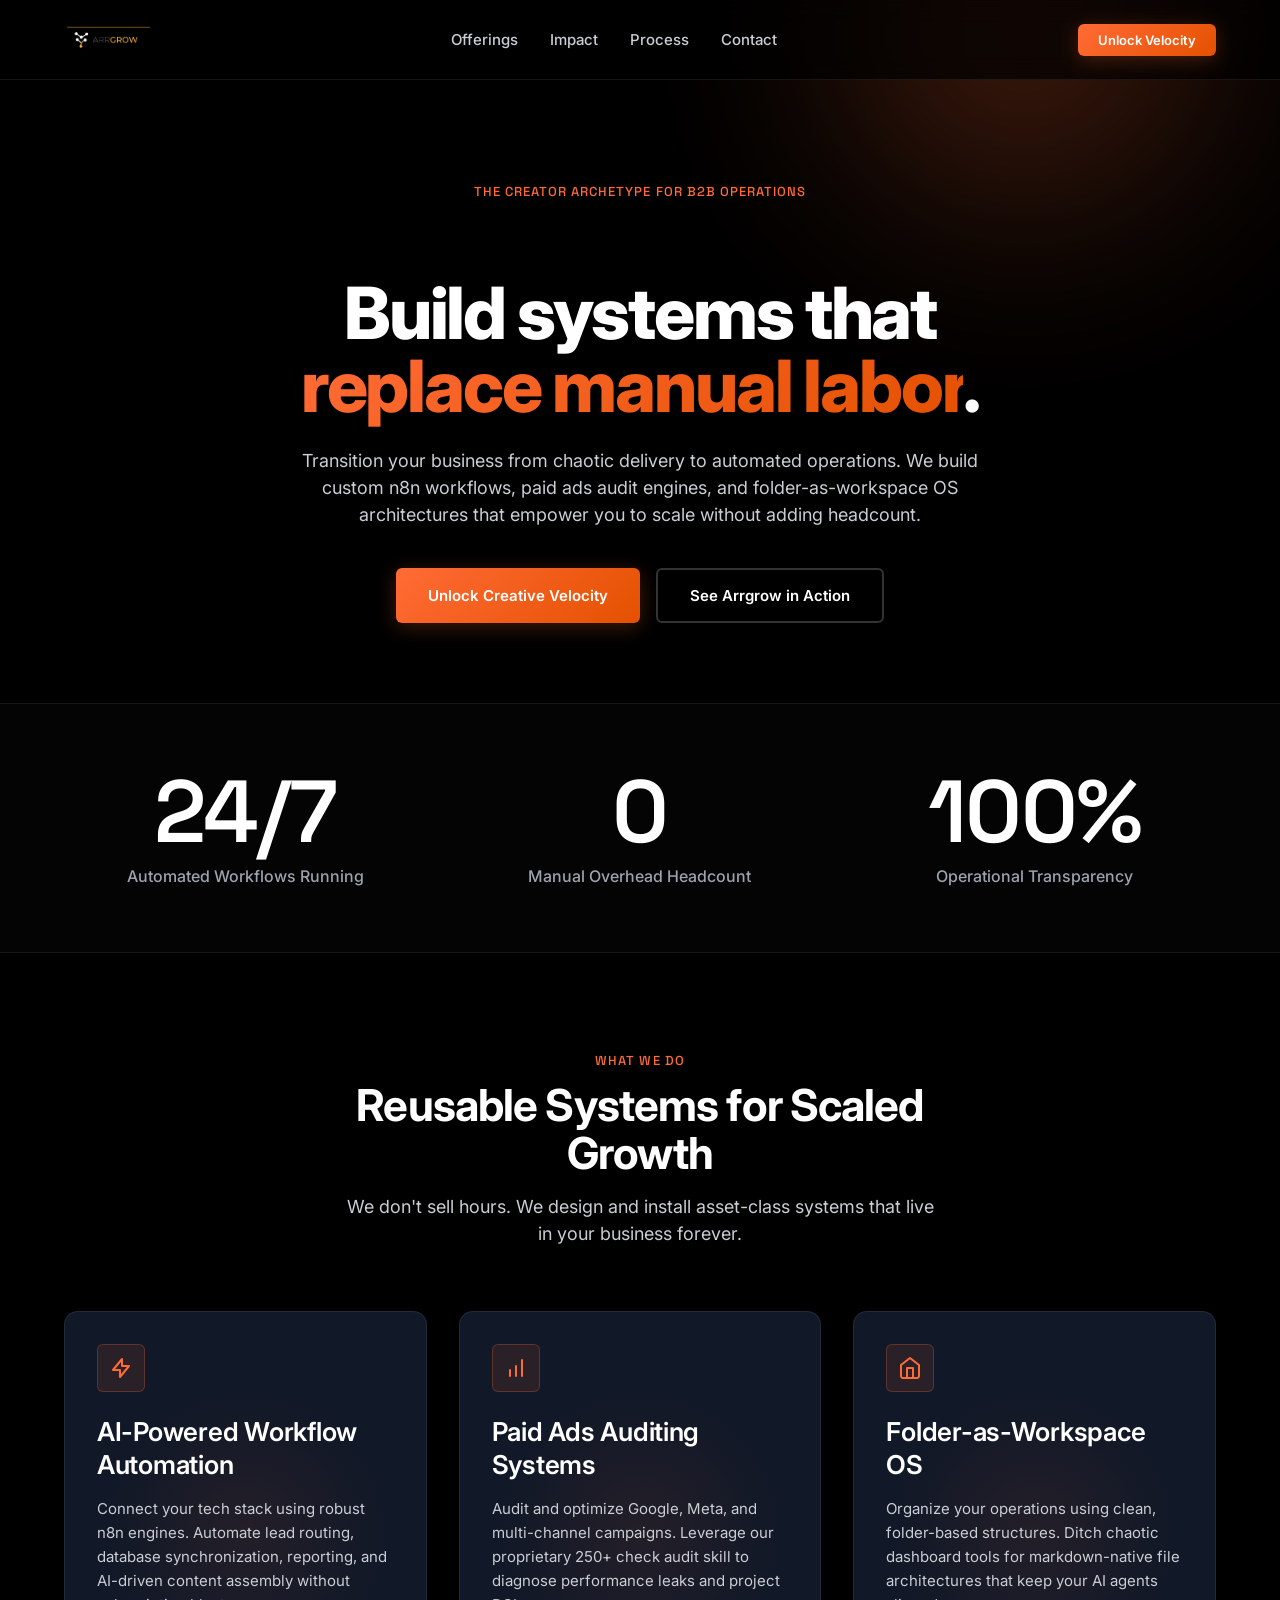
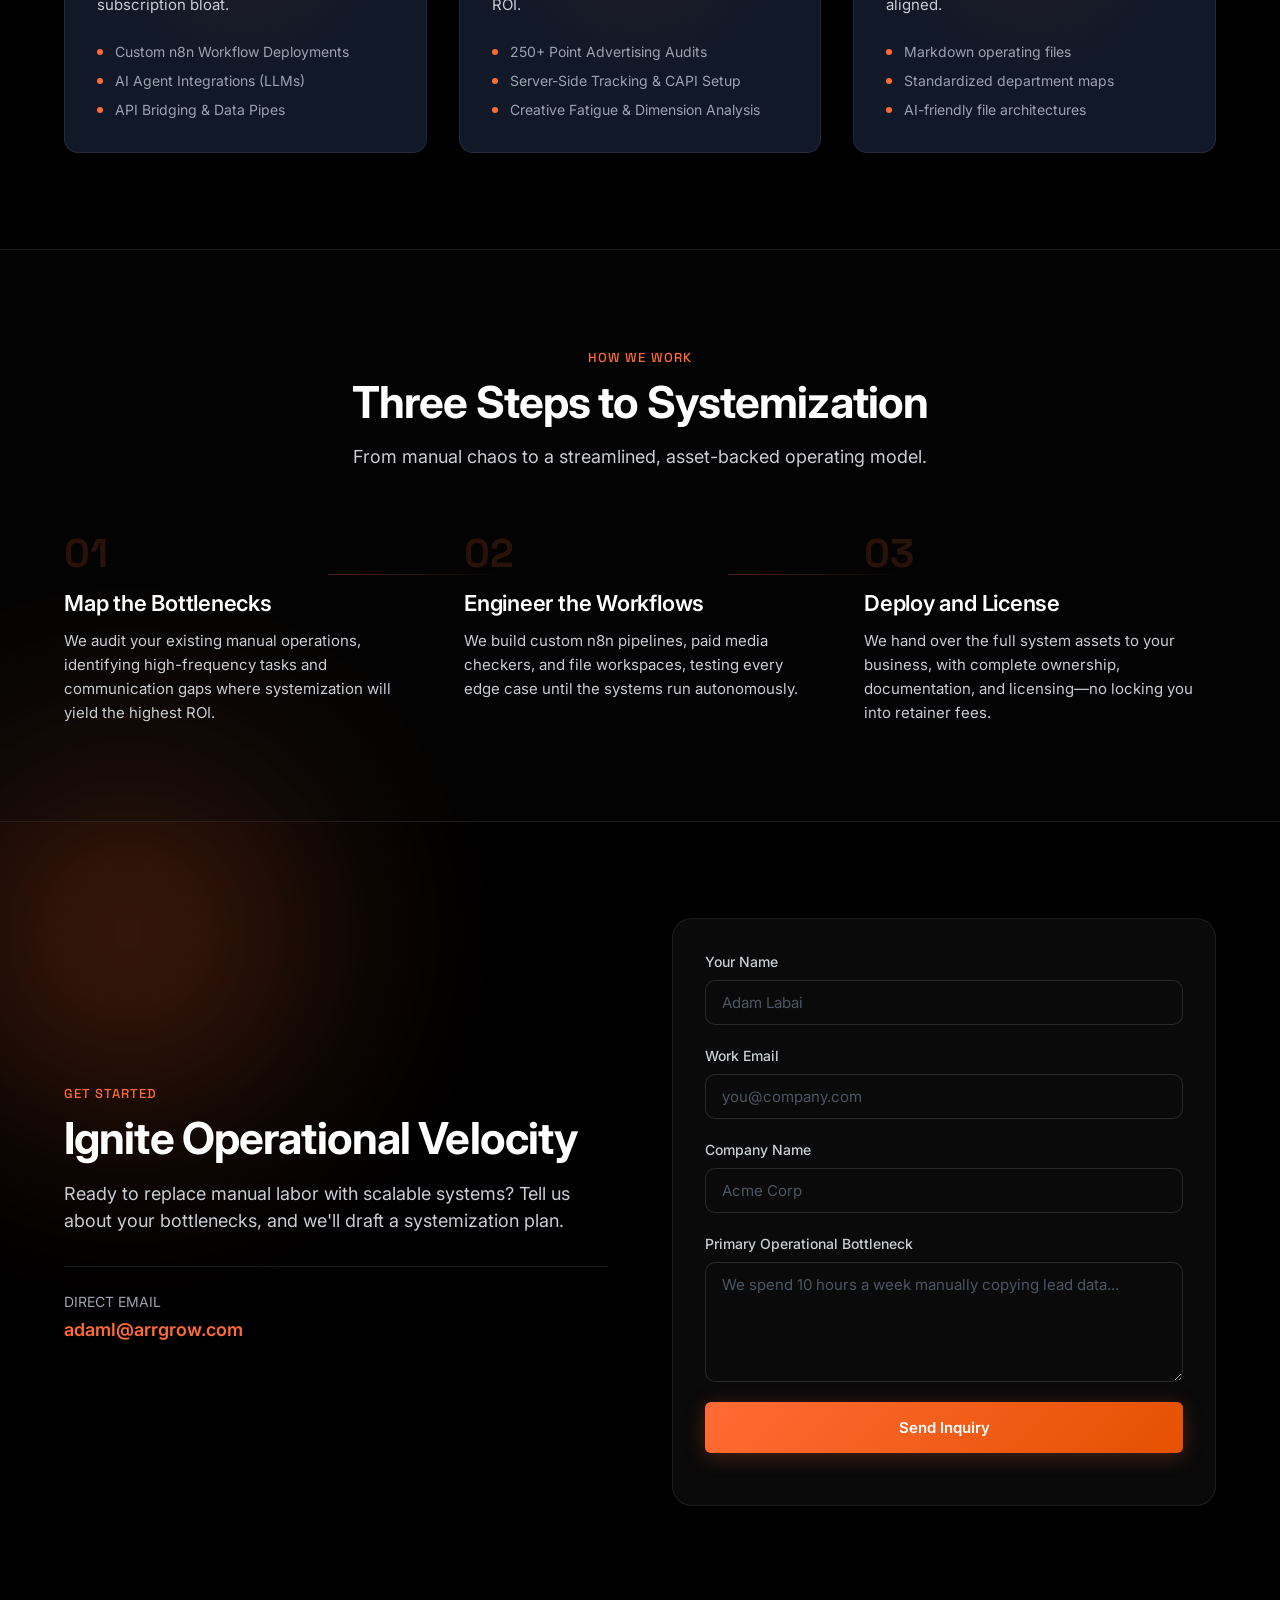
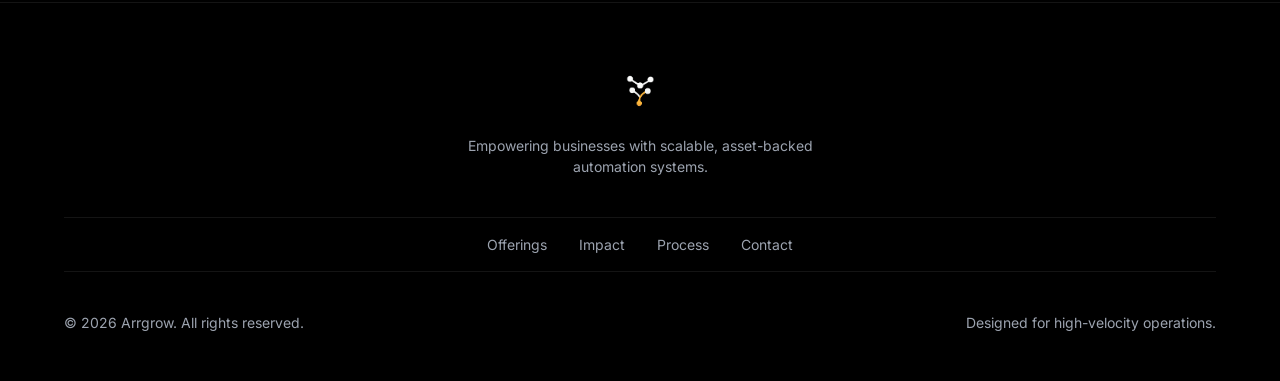
==== index.html @ 9ab33b65 "feat: clean standalone website - html/css/js + assets only" ====
<!DOCTYPE html>
<html lang="en" class="arr">
<head>
  <meta charset="UTF-8">
  <meta name="viewport" content="width=device-width, initial-scale=1.0">
  <title>Arrgrow — AI & Automation Systems for Scale</title>
  <meta name="description" content="Arrgrow builds custom AI-driven automation workflows, n8n integrations, and paid advertising auditing systems that replace manual labor and scale operations.">
  
  <!-- Favicon -->
  <link rel="icon" type="image/png" href="assets/white_on_black_favicon.png">
  
  <!-- CSS Stylesheets -->
  <link rel="stylesheet" href="style.css">
  <link rel="stylesheet" href="style.css">
</head>
<body>

  <!-- Ambient Glow Background Elements -->
  <div class="ambient-glow glow-1" aria-hidden="true"></div>
  <div class="ambient-glow glow-2" aria-hidden="true"></div>

  <!-- Navigation Bar -->
  <header class="navbar" id="navbar">
    <div class="nav-container">
      <a href="#" class="nav-logo" id="nav-logo-link">
        <img src="assets/logo_horizontal_white_on_transparentwith_brand_name_.png" alt="Arrgrow Logo" class="logo-img">
      </a>
      
      <!-- Desktop Navigation -->
      <nav class="nav-links" id="nav-links">
        <a href="#offerings" class="nav-link">Offerings</a>
        <a href="#stats" class="nav-link">Impact</a>
        <a href="#process" class="nav-link">Process</a>
        <a href="#contact" class="nav-link">Contact</a>
      </nav>

      <div class="nav-cta-container">
        <a href="#contact" class="btn btn-primary btn-sm" id="nav-cta-btn">Unlock Velocity</a>
      </div>

      <!-- Mobile Menu Button -->
      <button class="mobile-menu-btn" id="mobile-menu-btn" aria-label="Toggle Navigation Menu">
        <span class="bar"></span>
        <span class="bar"></span>
        <span class="bar"></span>
      </button>
    </div>
  </header>

  <main>
    <!-- Hero Section -->
    <section class="hero-section" id="hero">
      <div class="container hero-container">
        <div class="hero-content">
          <span class="arr-eyebrow hero-eyebrow">The Creator Archetype for B2B Operations</span>
          <h1 class="arr-display hero-title">
            Build systems that <br>
            <span class="arr-text-gradient">replace manual labor</span>.
          </h1>
          <p class="arr-body-lg hero-subtitle">
            Transition your business from chaotic delivery to automated operations. We build custom n8n workflows, paid ads audit engines, and folder-as-workspace OS architectures that empower you to scale without adding headcount.
          </p>
          <div class="hero-actions">
            <a href="#contact" class="btn btn-primary" id="hero-primary-cta">Unlock Creative Velocity</a>
            <a href="#offerings" class="btn btn-ghost" id="hero-secondary-cta">See Arrgrow in Action</a>
          </div>
        </div>
      </div>
    </section>

    <!-- Stats / Impact Section -->
    <section class="stats-section" id="stats">
      <div class="container">
        <div class="stats-grid">
          <div class="stat-card">
            <div class="arr-stat stat-number" id="stat-workflows">24/7</div>
            <p class="arr-body stat-label">Automated Workflows Running</p>
          </div>
          <div class="stat-card">
            <div class="arr-stat stat-number" id="stat-overhead">0</div>
            <p class="arr-body stat-label">Manual Overhead Headcount</p>
          </div>
          <div class="stat-card">
            <div class="arr-stat stat-number" id="stat-efficiency">100%</div>
            <p class="arr-body stat-label">Operational Transparency</p>
          </div>
        </div>
      </div>
    </section>

    <!-- Core Offerings / Solutions Section -->
    <section class="offerings-section" id="offerings">
      <div class="container">
        <div class="section-header">
          <span class="arr-eyebrow">What We Do</span>
          <h2 class="arr-h2 section-title">Reusable Systems for Scaled Growth</h2>
          <p class="arr-body-lg section-subtitle">We don't sell hours. We design and install asset-class systems that live in your business forever.</p>
        </div>

        <div class="offerings-grid">
          <!-- Card 1: Workflow Automation -->
          <div class="offering-card" id="offering-automation">
            <div class="card-glow"></div>
            <div class="card-content">
              <div class="card-icon">
                <svg width="24" height="24" viewBox="0 0 24 24" fill="none" xmlns="http://www.w3.org/2000/svg">
                  <path d="M13 10V3L4 14H11V21L20 10H13Z" stroke="#FF6B35" stroke-width="2" stroke-linejoin="round"/>
                </svg>
              </div>
              <h3 class="arr-h3 card-title">AI-Powered Workflow Automation</h3>
              <p class="arr-body card-description">
                Connect your tech stack using robust n8n engines. Automate lead routing, database synchronization, reporting, and AI-driven content assembly without subscription bloat.
              </p>
              <ul class="card-features">
                <li class="arr-caption"><span class="bullet"></span>Custom n8n Workflow Deployments</li>
                <li class="arr-caption"><span class="bullet"></span>AI Agent Integrations (LLMs)</li>
                <li class="arr-caption"><span class="bullet"></span>API Bridging & Data Pipes</li>
              </ul>
            </div>
          </div>

          <!-- Card 2: Paid Ads Audit Frameworks -->
          <div class="offering-card" id="offering-ads">
            <div class="card-glow"></div>
            <div class="card-content">
              <div class="card-icon">
                <svg width="24" height="24" viewBox="0 0 24 24" fill="none" xmlns="http://www.w3.org/2000/svg">
                  <path d="M12 20V10M18 20V4M6 20V14" stroke="#FF6B35" stroke-width="2" stroke-linecap="round" stroke-linejoin="round"/>
                </svg>
              </div>
              <h3 class="arr-h3 card-title">Paid Ads Auditing Systems</h3>
              <p class="arr-body card-description">
                Audit and optimize Google, Meta, and multi-channel campaigns. Leverage our proprietary 250+ check audit skill to diagnose performance leaks and project ROI.
              </p>
              <ul class="card-features">
                <li class="arr-caption"><span class="bullet"></span>250+ Point Advertising Audits</li>
                <li class="arr-caption"><span class="bullet"></span>Server-Side Tracking & CAPI Setup</li>
                <li class="arr-caption"><span class="bullet"></span>Creative Fatigue & Dimension Analysis</li>
              </ul>
            </div>
          </div>

          <!-- Card 3: Business OS Architecture -->
          <div class="offering-card" id="offering-workspace">
            <div class="card-glow"></div>
            <div class="card-content">
              <div class="card-icon">
                <svg width="24" height="24" viewBox="0 0 24 24" fill="none" xmlns="http://www.w3.org/2000/svg">
                  <path d="M3 9L12 2L21 9V20C21 20.5304 20.7893 21.0391 20.4142 21.4142C20.0391 21.7893 19.5304 22 19 22H5C4.46957 22 3.96086 21.7893 3.58579 21.4142C3.21071 21.0391 3 20.5304 3 20V9Z" stroke="#FF6B35" stroke-width="2" stroke-linejoin="round"/>
                  <path d="M9 22V12H15V22" stroke="#FF6B35" stroke-width="2" stroke-linejoin="round"/>
                </svg>
              </div>
              <h3 class="arr-h3 card-title">Folder-as-Workspace OS</h3>
              <p class="arr-body card-description">
                Organize your operations using clean, folder-based structures. Ditch chaotic dashboard tools for markdown-native file architectures that keep your AI agents aligned.
              </p>
              <ul class="card-features">
                <li class="arr-caption"><span class="bullet"></span>Markdown operating files</li>
                <li class="arr-caption"><span class="bullet"></span>Standardized department maps</li>
                <li class="arr-caption"><span class="bullet"></span>AI-friendly file architectures</li>
              </ul>
            </div>
          </div>
        </div>
      </div>
    </section>

    <!-- Process Section -->
    <section class="process-section" id="process">
      <div class="container">
        <div class="section-header">
          <span class="arr-eyebrow">How We Work</span>
          <h2 class="arr-h2 section-title">Three Steps to Systemization</h2>
          <p class="arr-body-lg section-subtitle">From manual chaos to a streamlined, asset-backed operating model.</p>
        </div>

        <div class="process-steps">
          <div class="process-step">
            <div class="step-number">01</div>
            <div class="step-content">
              <h3 class="arr-h3 step-title">Map the Bottlenecks</h3>
              <p class="arr-body step-desc">We audit your existing manual operations, identifying high-frequency tasks and communication gaps where systemization will yield the highest ROI.</p>
            </div>
          </div>
          <div class="process-step">
            <div class="step-number">02</div>
            <div class="step-content">
              <h3 class="arr-h3 step-title">Engineer the Workflows</h3>
              <p class="arr-body step-desc">We build custom n8n pipelines, paid media checkers, and file workspaces, testing every edge case until the systems run autonomously.</p>
            </div>
          </div>
          <div class="process-step">
            <div class="step-number">03</div>
            <div class="step-content">
              <h3 class="arr-h3 step-title">Deploy and License</h3>
              <p class="arr-body step-desc">We hand over the full system assets to your business, with complete ownership, documentation, and licensing—no locking you into retainer fees.</p>
            </div>
          </div>
        </div>
      </div>
    </section>

    <!-- Lead Form Section -->
    <section class="contact-section" id="contact">
      <div class="container">
        <div class="contact-grid">
          <div class="contact-info">
            <span class="arr-eyebrow">Get Started</span>
            <h2 class="arr-h2 contact-title">Ignite Operational Velocity</h2>
            <p class="arr-body-lg contact-desc">
              Ready to replace manual labor with scalable systems? Tell us about your bottlenecks, and we'll draft a systemization plan.
            </p>
            
            <div class="contact-details">
              <div class="contact-detail-item">
                <span class="detail-label arr-caption">Direct Email</span>
                <span class="detail-value arr-body-lg"><a href="mailto:adaml@arrgrow.com">adaml@arrgrow.com</a></span>
              </div>
            </div>
          </div>

          <div class="contact-form-container">
            <form class="contact-form" id="contact-form">
              <div class="form-group">
                <label for="name" class="form-label arr-caption">Your Name</label>
                <input type="text" id="name" name="name" class="form-input" placeholder="Adam Labai" required>
              </div>

              <div class="form-group">
                <label for="email" class="form-label arr-caption">Work Email</label>
                <input type="email" id="email" name="email" class="form-input" placeholder="you@company.com" required>
              </div>

              <div class="form-group">
                <label for="company" class="form-label arr-caption">Company Name</label>
                <input type="text" id="company" name="company" class="form-input" placeholder="Acme Corp">
              </div>

              <div class="form-group">
                <label for="bottleneck" class="form-label arr-caption">Primary Operational Bottleneck</label>
                <textarea id="bottleneck" name="bottleneck" class="form-input form-textarea" placeholder="We spend 10 hours a week manually copying lead data..." required></textarea>
              </div>

              <button type="submit" class="btn btn-primary btn-block" id="form-submit-btn">Send Inquiry</button>
              
              <div class="form-status" id="form-status" aria-live="polite"></div>
            </form>
          </div>
        </div>
      </div>
    </section>
  </main>

  <!-- Footer Section -->
  <footer class="footer">
    <div class="container footer-container">
      <div class="footer-brand">
        <img src="assets/white_logo_transparent_bg_no_brand_name_.png" alt="Arrgrow Brandmark" class="footer-logo">
        <p class="arr-caption footer-tagline">Empowering businesses with scalable, asset-backed automation systems.</p>
      </div>
      <div class="footer-links-group">
        <a href="#offerings" class="footer-link arr-caption">Offerings</a>
        <a href="#stats" class="footer-link arr-caption">Impact</a>
        <a href="#process" class="footer-link arr-caption">Process</a>
        <a href="#contact" class="footer-link arr-caption">Contact</a>
      </div>
      <div class="footer-meta">
        <p class="arr-caption copyright">&copy; 2026 Arrgrow. All rights reserved.</p>
        <p class="arr-caption credit">Designed for high-velocity operations.</p>
      </div>
    </div>
  </footer>

  <!-- Javascript -->
  <script src="script.js"></script>
</body>
</html>
---- style.css ----
/* =============================================================
   Arrgrow — Brand Tokens (inlined from branding/colors_and_type.css)
   ============================================================= */
@import url('https://fonts.googleapis.com/css2?family=Inter:wght@400;500;600;700;800&family=Space+Grotesk:wght@400;500;600;700&display=swap');

:root {
  --arr-orange:        #FF6B35;
  --arr-orange-light:  #FF8A65;
  --arr-orange-dark:   #E55100;
  --arr-black:         #000000;
  --arr-black-soft:    #0A0A0A;
  --arr-white:         #FFFFFF;
  --arr-white-off:     #FAFAFA;
  --arr-gray-900: #111827;
  --arr-gray-800: #1F2937;
  --arr-gray-600: #4B5563;
  --arr-gray-400: #9CA3AF;
  --arr-gray-200: #E5E7EB;
  --arr-gray-100: #F3F4F6;

  --bg:             var(--arr-black);
  --bg-soft:        var(--arr-black-soft);
  --surface:        var(--arr-gray-900);
  --surface-2:      var(--arr-gray-800);
  --border:         rgba(255, 255, 255, 0.08);
  --border-strong:  rgba(255, 255, 255, 0.16);
  --fg:             var(--arr-white);
  --fg-muted:       var(--arr-gray-400);
  --fg-secondary:   #C9CDD4;
  --fg-disabled:    var(--arr-gray-600);
  --accent:         var(--arr-orange);
  --accent-hover:   var(--arr-orange-light);
  --accent-press:   var(--arr-orange-dark);
  --accent-fg:      var(--arr-white);

  --grad-primary:   linear-gradient(135deg, #FF6B35 0%, #E55100 100%);
  --grad-subtle:    linear-gradient(180deg, #000000 0%, #0A0A0A 100%);
  --grad-overlay:   linear-gradient(180deg, rgba(0,0,0,0) 0%, rgba(0,0,0,0.85) 100%);
  --grad-glow:      radial-gradient(closest-side, rgba(255,107,53,0.45), rgba(255,107,53,0) 70%);

  --shadow-sm:   0 1px 2px rgba(0,0,0,0.4);
  --shadow-md:   0 4px 12px rgba(0,0,0,0.5);
  --shadow-lg:   0 16px 40px rgba(0,0,0,0.6);
  --shadow-xl:   0 32px 80px rgba(0,0,0,0.7);
  --glow-orange: 0 0 0 1px rgba(255,107,53,0.4), 0 8px 32px rgba(255,107,53,0.35);
  --glow-orange-sm: 0 0 24px rgba(255,107,53,0.35);

  --radius-xs:  2px;
  --radius-sm:  6px;
  --radius-md:  10px;
  --radius-lg:  14px;
  --radius-xl:  20px;
  --radius-2xl: 28px;
  --radius-pill: 999px;

  --space-1:  4px;  --space-2:  8px;  --space-3:  12px; --space-4:  16px;
  --space-5:  20px; --space-6:  24px; --space-8:  32px; --space-10: 40px;
  --space-12: 48px; --space-16: 64px; --space-20: 80px; --space-24: 96px;

  --dur-fast:   150ms;
  --dur-base:   240ms;
  --dur-slow:   400ms;
  --ease-out:   cubic-bezier(0.22, 1, 0.36, 1);

  --font-sans:    'Inter', system-ui, -apple-system, sans-serif;
  --font-display: 'Inter', system-ui, -apple-system, sans-serif;
  --font-accent:  'Space Grotesk', 'Inter', system-ui, sans-serif;

  --fs-caption: 14px; --fs-body: 16px; --fs-body-lg: 18px;
  --fs-h4: 26px; --fs-h3: 32px; --fs-h2: 44px; --fs-h1: 56px; --fs-display: 72px;
  --lh-tight: 1.1; --lh-snug: 1.25; --lh-normal: 1.5;
  --tracking-tight: -0.02em; --tracking-wide: 0.08em;

  --card-bg:     #111827;
  --card-border: rgba(255,255,255,0.08);
  --card-radius: 14px;
  --card-shadow: 0 4px 12px rgba(0,0,0,0.5);
  --input-bg:     #0A0A0A;
  --input-border: rgba(255,255,255,0.12);
  --input-focus:  #FF6B35;
  --input-radius: 10px;
  --success: #22C55E;
  --danger:  #E55100;
}

/* Typography classes */
.arr-h1, .arr-h2, .arr-h3, .arr-h4 { font-family: var(--font-display); color: var(--fg); margin: 0; }
.arr-h1 { font-weight: 800; font-size: clamp(40px, 6vw, var(--fs-h1)); line-height: var(--lh-tight); letter-spacing: var(--tracking-tight); }
.arr-h2 { font-weight: 700; font-size: clamp(32px, 4.4vw, var(--fs-h2)); line-height: var(--lh-tight); letter-spacing: var(--tracking-tight); }
.arr-h3 { font-weight: 600; font-size: var(--fs-h3); line-height: var(--lh-snug); letter-spacing: -0.01em; }
.arr-h4 { font-weight: 500; font-size: var(--fs-h4); line-height: var(--lh-snug); }
.arr-display { font-family: var(--font-display); font-weight: 800; font-size: clamp(56px, 8vw, var(--fs-display)); line-height: 1.02; letter-spacing: -0.03em; color: var(--fg); }
.arr-body-lg { font-family: var(--font-sans); font-size: var(--fs-body-lg); line-height: var(--lh-normal); color: var(--fg-secondary); }
.arr-body { font-family: var(--font-sans); font-size: var(--fs-body); line-height: var(--lh-normal); color: var(--fg-secondary); }
.arr-caption { font-family: var(--font-sans); font-size: var(--fs-caption); line-height: var(--lh-normal); color: var(--fg-muted); }
.arr-eyebrow { font-family: var(--font-accent); font-size: 13px; font-weight: 500; color: var(--accent); text-transform: uppercase; letter-spacing: var(--tracking-wide); }
.arr-stat { font-family: var(--font-accent); font-weight: 600; font-size: clamp(48px, 7vw, 88px); letter-spacing: -0.02em; line-height: 1; color: var(--fg); }
.arr-text-gradient { background: var(--grad-primary); -webkit-background-clip: text; background-clip: text; -webkit-text-fill-color: transparent; color: transparent; }

/* Global reset */
*, *::before, *::after { box-sizing: border-box; }

/* =============================================================
   Arrgrow Landing Page Styles
   ============================================================= */

html { scroll-behavior: smooth; }

body {
  margin: 0; padding: 0;
  background-color: var(--bg);
  color: var(--fg);
  font-family: var(--font-sans);
  overflow-x: hidden;
  position: relative;
  -webkit-font-smoothing: antialiased;
}

.container { width: 100%; max-width: 1200px; margin: 0 auto; padding: 0 var(--space-6); }

/* Ambient Glow */
.ambient-glow {
  position: absolute; border-radius: 50%;
  background: var(--grad-glow);
  pointer-events: none; z-index: 0;
  opacity: 0.8; filter: blur(100px);
  width: 60vw; height: 60vw;
  max-width: 800px; max-height: 800px;
}
.glow-1 { top: -10%; right: -10%; }
.glow-2 { top: 60%; left: -20%; }

/* Buttons */
.btn {
  display: inline-flex; align-items: center; justify-content: center;
  font-family: var(--font-sans); font-weight: 600; font-size: 15px;
  text-decoration: none; padding: var(--space-4) var(--space-8);
  border-radius: var(--radius-sm);
  transition: all var(--dur-base) var(--ease-out);
  cursor: pointer; border: none;
}
.btn-primary { background: var(--grad-primary); color: var(--arr-white); box-shadow: 0 4px 20px rgba(255,107,53,0.25); }
.btn-primary:hover { background: linear-gradient(135deg, var(--arr-orange-light) 0%, var(--arr-orange) 100%); transform: translateY(-2px); box-shadow: var(--glow-orange); }
.btn-primary:active { background: var(--arr-orange-dark); transform: translateY(0); }
.btn-ghost { background: transparent; color: var(--fg); border: 2px solid rgba(255,255,255,0.2); }
.btn-ghost:hover { background: rgba(255,255,255,0.06); border-color: rgba(255,255,255,0.4); transform: translateY(-2px); }
.btn-sm { padding: var(--space-2) var(--space-5); font-size: 13px; }
.btn-block { display: flex; width: 100%; }

/* Navbar */
.navbar {
  position: fixed; top: 0; left: 0; width: 100%; height: 80px; z-index: 1000;
  background: rgba(0,0,0,0.7); backdrop-filter: blur(12px); -webkit-backdrop-filter: blur(12px);
  border-bottom: 1px solid var(--border);
  transition: background var(--dur-base) var(--ease-out);
}
.navbar.scrolled { background: rgba(0,0,0,0.85); box-shadow: var(--shadow-md); }
.nav-container { height: 100%; display: flex; align-items: center; justify-content: space-between; max-width: 1200px; margin: 0 auto; padding: 0 var(--space-6); }
.nav-logo { display: flex; align-items: center; }
.logo-img { height: 32px; width: auto; }
.nav-links { display: flex; gap: var(--space-8); }
.nav-link { font-size: 15px; font-weight: 500; color: var(--fg-secondary); text-decoration: none; transition: color var(--dur-fast) var(--ease-out); }
.nav-link:hover { color: var(--accent); }
.mobile-menu-btn { display: none; flex-direction: column; justify-content: space-between; width: 24px; height: 18px; background: transparent; border: none; cursor: pointer; padding: 0; z-index: 1001; }
.mobile-menu-btn .bar { width: 100%; height: 2px; background-color: var(--fg); border-radius: 2px; transition: all var(--dur-base) var(--ease-out); }

/* Hero */
.hero-section { position: relative; padding-top: 180px; padding-bottom: var(--space-20); z-index: 1; }
.hero-content { max-width: 800px; margin: 0 auto; text-align: center; }
.hero-eyebrow { margin-bottom: var(--space-4); display: inline-block; }
.hero-title { margin-bottom: var(--space-6); }
.hero-subtitle { margin-bottom: var(--space-10); max-width: 680px; margin-left: auto; margin-right: auto; }
.hero-actions { display: flex; justify-content: center; gap: var(--space-4); }

/* Stats */
.stats-section { position: relative; padding: var(--space-12) 0; z-index: 1; background: rgba(10,10,10,0.4); border-top: 1px solid var(--border); border-bottom: 1px solid var(--border); }
.stats-grid { display: grid; grid-template-columns: repeat(3, 1fr); gap: var(--space-8); text-align: center; }
.stat-card { padding: var(--space-4) 0; }
.stat-number { margin-bottom: var(--space-2); color: var(--fg); }
.stat-label { color: var(--fg-muted); font-weight: 500; margin: 0; }

/* Offerings */
.offerings-section { position: relative; padding: var(--space-24) 0; z-index: 1; }
.section-header { text-align: center; max-width: 600px; margin: 0 auto var(--space-16) auto; }
.section-title { margin-top: var(--space-3); margin-bottom: var(--space-4); }
.section-subtitle { margin: 0; }
.offerings-grid { display: grid; grid-template-columns: repeat(3, 1fr); gap: var(--space-8); }
.offering-card { position: relative; background-color: var(--surface); border: 1px solid var(--card-border); border-radius: var(--card-radius); padding: var(--space-8); box-shadow: var(--card-shadow); transition: transform var(--dur-base) var(--ease-out), border-color var(--dur-base) var(--ease-out); overflow: hidden; z-index: 1; }
.offering-card:hover { transform: translateY(-8px); border-color: rgba(255,107,53,0.35); box-shadow: var(--shadow-lg), 0 0 30px rgba(255,107,53,0.1); }
.card-glow { position: absolute; top: 0; left: 0; width: 100%; height: 100%; background: radial-gradient(circle at var(--mouse-x, 50%) var(--mouse-y, 50%), rgba(255,107,53,0.08) 0%, transparent 50%); pointer-events: none; z-index: 0; }
.card-content { position: relative; z-index: 1; }
.card-icon { margin-bottom: var(--space-6); display: flex; align-items: center; justify-content: center; width: 48px; height: 48px; background: rgba(255,107,53,0.1); border-radius: var(--radius-sm); border: 1px solid rgba(255,107,53,0.25); }
.card-title { margin-bottom: var(--space-4); font-size: var(--fs-h4); }
.card-description { color: var(--fg-secondary); font-size: 15px; line-height: 1.6; margin-bottom: var(--space-6); }
.card-features { list-style: none; padding: 0; margin: 0; display: flex; flex-direction: column; gap: var(--space-2); }
.card-features li { display: flex; align-items: center; color: var(--fg-muted); }
.bullet { display: inline-block; width: 6px; height: 6px; background-color: var(--accent); border-radius: 50%; margin-right: var(--space-3); flex-shrink: 0; }

/* Process */
.process-section { position: relative; padding: var(--space-24) 0; z-index: 1; background: rgba(10,10,10,0.3); border-top: 1px solid var(--border); border-bottom: 1px solid var(--border); }
.process-steps { display: grid; grid-template-columns: repeat(3, 1fr); gap: var(--space-12); margin-top: var(--space-8); }
.process-step { position: relative; }
.process-step:not(:last-child)::after { content: ''; position: absolute; top: 40px; right: -25%; width: 50%; height: 1px; background: linear-gradient(90deg, rgba(255,107,53,0.3) 0%, transparent 100%); }
.step-number { font-family: var(--font-accent); font-size: 40px; font-weight: 700; color: rgba(255,107,53,0.15); margin-bottom: var(--space-4); line-height: 1; }
.step-title { margin-bottom: var(--space-3); font-size: 22px; }
.step-desc { font-size: 15px; line-height: 1.6; margin: 0; }

/* Contact */
.contact-section { position: relative; padding: var(--space-24) 0; z-index: 1; }
.contact-grid { display: grid; grid-template-columns: repeat(2, 1fr); gap: var(--space-16); align-items: center; }
.contact-title { margin-top: var(--space-3); margin-bottom: var(--space-4); }
.contact-desc { margin-bottom: var(--space-8); }
.contact-details { border-top: 1px solid var(--border); padding-top: var(--space-6); }
.contact-detail-item { display: flex; flex-direction: column; gap: var(--space-1); }
.detail-label { text-transform: uppercase; }
.detail-value a { color: var(--accent); text-decoration: none; font-weight: 600; transition: color var(--dur-fast) var(--ease-out); }
.detail-value a:hover { color: var(--accent-hover); }
.contact-form-container { background-color: var(--bg-soft); border: 1px solid var(--border); border-radius: var(--radius-xl); padding: var(--space-8); box-shadow: var(--shadow-lg); }
.contact-form { display: flex; flex-direction: column; gap: var(--space-5); }
.form-group { display: flex; flex-direction: column; gap: var(--space-2); }
.form-label { font-weight: 500; color: var(--fg-secondary); }
.form-input { font-family: var(--font-sans); font-size: 15px; background-color: var(--input-bg); border: 1px solid var(--input-border); border-radius: var(--input-radius); color: var(--fg); padding: var(--space-3) var(--space-4); transition: all var(--dur-base) var(--ease-out); width: 100%; }
.form-input::placeholder { color: var(--arr-gray-600); }
.form-input:focus { outline: none; border-color: var(--accent); box-shadow: 0 0 0 1px rgba(255,107,53,0.4), 0 0 12px rgba(255,107,53,0.15); }
.form-textarea { min-height: 120px; resize: vertical; }
.form-status { font-size: 14px; text-align: center; transition: color var(--dur-fast) var(--ease-out); }
.form-status.success { color: var(--success); }
.form-status.error { color: var(--danger); }

/* Footer */
.footer { position: relative; padding: var(--space-16) 0 var(--space-12) 0; background-color: var(--arr-black); border-top: 1px solid var(--border); z-index: 1; }
.footer-container { display: flex; flex-direction: column; gap: var(--space-10); }
.footer-brand { text-align: center; max-width: 400px; margin: 0 auto; }
.footer-logo { height: 48px; width: auto; margin-bottom: var(--space-4); }
.footer-tagline { margin: 0; }
.footer-links-group { display: flex; justify-content: center; gap: var(--space-8); border-top: 1px solid var(--border); border-bottom: 1px solid var(--border); padding: var(--space-4) 0; }
.footer-link { color: var(--fg-muted); text-decoration: none; transition: color var(--dur-fast) var(--ease-out); }
.footer-link:hover { color: var(--accent); }
.footer-meta { display: flex; justify-content: space-between; color: var(--fg-disabled); }
.footer-meta p { margin: 0; }

/* Responsive */
@media (max-width: 1024px) {
  .offerings-grid { grid-template-columns: repeat(2, 1fr); }
  .process-steps { grid-template-columns: 1fr; gap: var(--space-8); }
  .process-step:not(:last-child)::after { display: none; }
}
@media (max-width: 768px) {
  .nav-links { position: fixed; top: 80px; left: 100%; width: 100%; height: calc(100vh - 80px); background-color: rgba(0,0,0,0.95); backdrop-filter: blur(20px); flex-direction: column; align-items: center; justify-content: center; gap: var(--space-10); z-index: 999; transition: left var(--dur-slow) var(--ease-out); }
  .nav-links.active { left: 0; }
  .mobile-menu-btn { display: flex; }
  .mobile-menu-btn.active .bar:nth-child(1) { transform: rotate(45deg) translate(5px, 5px); }
  .mobile-menu-btn.active .bar:nth-child(2) { opacity: 0; }
  .mobile-menu-btn.active .bar:nth-child(3) { transform: rotate(-45deg) translate(6px, -6px); }
  .nav-cta-container { display: none; }
  .hero-section { padding-top: 140px; padding-bottom: var(--space-12); }
  .hero-actions { flex-direction: column; width: 100%; max-width: 320px; margin: 0 auto; }
  .hero-actions .btn { width: 100%; }
  .stats-grid { grid-template-columns: 1fr; gap: var(--space-6); }
  .offerings-grid { grid-template-columns: 1fr; }
  .contact-grid { grid-template-columns: 1fr; gap: var(--space-12); }
  .contact-info { text-align: center; }
  .contact-details { display: flex; justify-content: center; }
  .footer-meta { flex-direction: column; align-items: center; gap: var(--space-2); }
}
---- style.css ----
/* =============================================================
   Arrgrow — Brand Tokens (inlined from branding/colors_and_type.css)
   ============================================================= */
@import url('https://fonts.googleapis.com/css2?family=Inter:wght@400;500;600;700;800&family=Space+Grotesk:wght@400;500;600;700&display=swap');

:root {
  --arr-orange:        #FF6B35;
  --arr-orange-light:  #FF8A65;
  --arr-orange-dark:   #E55100;
  --arr-black:         #000000;
  --arr-black-soft:    #0A0A0A;
  --arr-white:         #FFFFFF;
  --arr-white-off:     #FAFAFA;
  --arr-gray-900: #111827;
  --arr-gray-800: #1F2937;
  --arr-gray-600: #4B5563;
  --arr-gray-400: #9CA3AF;
  --arr-gray-200: #E5E7EB;
  --arr-gray-100: #F3F4F6;

  --bg:             var(--arr-black);
  --bg-soft:        var(--arr-black-soft);
  --surface:        var(--arr-gray-900);
  --surface-2:      var(--arr-gray-800);
  --border:         rgba(255, 255, 255, 0.08);
  --border-strong:  rgba(255, 255, 255, 0.16);
  --fg:             var(--arr-white);
  --fg-muted:       var(--arr-gray-400);
  --fg-secondary:   #C9CDD4;
  --fg-disabled:    var(--arr-gray-600);
  --accent:         var(--arr-orange);
  --accent-hover:   var(--arr-orange-light);
  --accent-press:   var(--arr-orange-dark);
  --accent-fg:      var(--arr-white);

  --grad-primary:   linear-gradient(135deg, #FF6B35 0%, #E55100 100%);
  --grad-subtle:    linear-gradient(180deg, #000000 0%, #0A0A0A 100%);
  --grad-overlay:   linear-gradient(180deg, rgba(0,0,0,0) 0%, rgba(0,0,0,0.85) 100%);
  --grad-glow:      radial-gradient(closest-side, rgba(255,107,53,0.45), rgba(255,107,53,0) 70%);

  --shadow-sm:   0 1px 2px rgba(0,0,0,0.4);
  --shadow-md:   0 4px 12px rgba(0,0,0,0.5);
  --shadow-lg:   0 16px 40px rgba(0,0,0,0.6);
  --shadow-xl:   0 32px 80px rgba(0,0,0,0.7);
  --glow-orange: 0 0 0 1px rgba(255,107,53,0.4), 0 8px 32px rgba(255,107,53,0.35);
  --glow-orange-sm: 0 0 24px rgba(255,107,53,0.35);

  --radius-xs:  2px;
  --radius-sm:  6px;
  --radius-md:  10px;
  --radius-lg:  14px;
  --radius-xl:  20px;
  --radius-2xl: 28px;
  --radius-pill: 999px;

  --space-1:  4px;  --space-2:  8px;  --space-3:  12px; --space-4:  16px;
  --space-5:  20px; --space-6:  24px; --space-8:  32px; --space-10: 40px;
  --space-12: 48px; --space-16: 64px; --space-20: 80px; --space-24: 96px;

  --dur-fast:   150ms;
  --dur-base:   240ms;
  --dur-slow:   400ms;
  --ease-out:   cubic-bezier(0.22, 1, 0.36, 1);

  --font-sans:    'Inter', system-ui, -apple-system, sans-serif;
  --font-display: 'Inter', system-ui, -apple-system, sans-serif;
  --font-accent:  'Space Grotesk', 'Inter', system-ui, sans-serif;

  --fs-caption: 14px; --fs-body: 16px; --fs-body-lg: 18px;
  --fs-h4: 26px; --fs-h3: 32px; --fs-h2: 44px; --fs-h1: 56px; --fs-display: 72px;
  --lh-tight: 1.1; --lh-snug: 1.25; --lh-normal: 1.5;
  --tracking-tight: -0.02em; --tracking-wide: 0.08em;

  --card-bg:     #111827;
  --card-border: rgba(255,255,255,0.08);
  --card-radius: 14px;
  --card-shadow: 0 4px 12px rgba(0,0,0,0.5);
  --input-bg:     #0A0A0A;
  --input-border: rgba(255,255,255,0.12);
  --input-focus:  #FF6B35;
  --input-radius: 10px;
  --success: #22C55E;
  --danger:  #E55100;
}

/* Typography classes */
.arr-h1, .arr-h2, .arr-h3, .arr-h4 { font-family: var(--font-display); color: var(--fg); margin: 0; }
.arr-h1 { font-weight: 800; font-size: clamp(40px, 6vw, var(--fs-h1)); line-height: var(--lh-tight); letter-spacing: var(--tracking-tight); }
.arr-h2 { font-weight: 700; font-size: clamp(32px, 4.4vw, var(--fs-h2)); line-height: var(--lh-tight); letter-spacing: var(--tracking-tight); }
.arr-h3 { font-weight: 600; font-size: var(--fs-h3); line-height: var(--lh-snug); letter-spacing: -0.01em; }
.arr-h4 { font-weight: 500; font-size: var(--fs-h4); line-height: var(--lh-snug); }
.arr-display { font-family: var(--font-display); font-weight: 800; font-size: clamp(56px, 8vw, var(--fs-display)); line-height: 1.02; letter-spacing: -0.03em; color: var(--fg); }
.arr-body-lg { font-family: var(--font-sans); font-size: var(--fs-body-lg); line-height: var(--lh-normal); color: var(--fg-secondary); }
.arr-body { font-family: var(--font-sans); font-size: var(--fs-body); line-height: var(--lh-normal); color: var(--fg-secondary); }
.arr-caption { font-family: var(--font-sans); font-size: var(--fs-caption); line-height: var(--lh-normal); color: var(--fg-muted); }
.arr-eyebrow { font-family: var(--font-accent); font-size: 13px; font-weight: 500; color: var(--accent); text-transform: uppercase; letter-spacing: var(--tracking-wide); }
.arr-stat { font-family: var(--font-accent); font-weight: 600; font-size: clamp(48px, 7vw, 88px); letter-spacing: -0.02em; line-height: 1; color: var(--fg); }
.arr-text-gradient { background: var(--grad-primary); -webkit-background-clip: text; background-clip: text; -webkit-text-fill-color: transparent; color: transparent; }

/* Global reset */
*, *::before, *::after { box-sizing: border-box; }

/* =============================================================
   Arrgrow Landing Page Styles
   ============================================================= */

html { scroll-behavior: smooth; }

body {
  margin: 0; padding: 0;
  background-color: var(--bg);
  color: var(--fg);
  font-family: var(--font-sans);
  overflow-x: hidden;
  position: relative;
  -webkit-font-smoothing: antialiased;
}

.container { width: 100%; max-width: 1200px; margin: 0 auto; padding: 0 var(--space-6); }

/* Ambient Glow */
.ambient-glow {
  position: absolute; border-radius: 50%;
  background: var(--grad-glow);
  pointer-events: none; z-index: 0;
  opacity: 0.8; filter: blur(100px);
  width: 60vw; height: 60vw;
  max-width: 800px; max-height: 800px;
}
.glow-1 { top: -10%; right: -10%; }
.glow-2 { top: 60%; left: -20%; }

/* Buttons */
.btn {
  display: inline-flex; align-items: center; justify-content: center;
  font-family: var(--font-sans); font-weight: 600; font-size: 15px;
  text-decoration: none; padding: var(--space-4) var(--space-8);
  border-radius: var(--radius-sm);
  transition: all var(--dur-base) var(--ease-out);
  cursor: pointer; border: none;
}
.btn-primary { background: var(--grad-primary); color: var(--arr-white); box-shadow: 0 4px 20px rgba(255,107,53,0.25); }
.btn-primary:hover { background: linear-gradient(135deg, var(--arr-orange-light) 0%, var(--arr-orange) 100%); transform: translateY(-2px); box-shadow: var(--glow-orange); }
.btn-primary:active { background: var(--arr-orange-dark); transform: translateY(0); }
.btn-ghost { background: transparent; color: var(--fg); border: 2px solid rgba(255,255,255,0.2); }
.btn-ghost:hover { background: rgba(255,255,255,0.06); border-color: rgba(255,255,255,0.4); transform: translateY(-2px); }
.btn-sm { padding: var(--space-2) var(--space-5); font-size: 13px; }
.btn-block { display: flex; width: 100%; }

/* Navbar */
.navbar {
  position: fixed; top: 0; left: 0; width: 100%; height: 80px; z-index: 1000;
  background: rgba(0,0,0,0.7); backdrop-filter: blur(12px); -webkit-backdrop-filter: blur(12px);
  border-bottom: 1px solid var(--border);
  transition: background var(--dur-base) var(--ease-out);
}
.navbar.scrolled { background: rgba(0,0,0,0.85); box-shadow: var(--shadow-md); }
.nav-container { height: 100%; display: flex; align-items: center; justify-content: space-between; max-width: 1200px; margin: 0 auto; padding: 0 var(--space-6); }
.nav-logo { display: flex; align-items: center; }
.logo-img { height: 32px; width: auto; }
.nav-links { display: flex; gap: var(--space-8); }
.nav-link { font-size: 15px; font-weight: 500; color: var(--fg-secondary); text-decoration: none; transition: color var(--dur-fast) var(--ease-out); }
.nav-link:hover { color: var(--accent); }
.mobile-menu-btn { display: none; flex-direction: column; justify-content: space-between; width: 24px; height: 18px; background: transparent; border: none; cursor: pointer; padding: 0; z-index: 1001; }
.mobile-menu-btn .bar { width: 100%; height: 2px; background-color: var(--fg); border-radius: 2px; transition: all var(--dur-base) var(--ease-out); }

/* Hero */
.hero-section { position: relative; padding-top: 180px; padding-bottom: var(--space-20); z-index: 1; }
.hero-content { max-width: 800px; margin: 0 auto; text-align: center; }
.hero-eyebrow { margin-bottom: var(--space-4); display: inline-block; }
.hero-title { margin-bottom: var(--space-6); }
.hero-subtitle { margin-bottom: var(--space-10); max-width: 680px; margin-left: auto; margin-right: auto; }
.hero-actions { display: flex; justify-content: center; gap: var(--space-4); }

/* Stats */
.stats-section { position: relative; padding: var(--space-12) 0; z-index: 1; background: rgba(10,10,10,0.4); border-top: 1px solid var(--border); border-bottom: 1px solid var(--border); }
.stats-grid { display: grid; grid-template-columns: repeat(3, 1fr); gap: var(--space-8); text-align: center; }
.stat-card { padding: var(--space-4) 0; }
.stat-number { margin-bottom: var(--space-2); color: var(--fg); }
.stat-label { color: var(--fg-muted); font-weight: 500; margin: 0; }

/* Offerings */
.offerings-section { position: relative; padding: var(--space-24) 0; z-index: 1; }
.section-header { text-align: center; max-width: 600px; margin: 0 auto var(--space-16) auto; }
.section-title { margin-top: var(--space-3); margin-bottom: var(--space-4); }
.section-subtitle { margin: 0; }
.offerings-grid { display: grid; grid-template-columns: repeat(3, 1fr); gap: var(--space-8); }
.offering-card { position: relative; background-color: var(--surface); border: 1px solid var(--card-border); border-radius: var(--card-radius); padding: var(--space-8); box-shadow: var(--card-shadow); transition: transform var(--dur-base) var(--ease-out), border-color var(--dur-base) var(--ease-out); overflow: hidden; z-index: 1; }
.offering-card:hover { transform: translateY(-8px); border-color: rgba(255,107,53,0.35); box-shadow: var(--shadow-lg), 0 0 30px rgba(255,107,53,0.1); }
.card-glow { position: absolute; top: 0; left: 0; width: 100%; height: 100%; background: radial-gradient(circle at var(--mouse-x, 50%) var(--mouse-y, 50%), rgba(255,107,53,0.08) 0%, transparent 50%); pointer-events: none; z-index: 0; }
.card-content { position: relative; z-index: 1; }
.card-icon { margin-bottom: var(--space-6); display: flex; align-items: center; justify-content: center; width: 48px; height: 48px; background: rgba(255,107,53,0.1); border-radius: var(--radius-sm); border: 1px solid rgba(255,107,53,0.25); }
.card-title { margin-bottom: var(--space-4); font-size: var(--fs-h4); }
.card-description { color: var(--fg-secondary); font-size: 15px; line-height: 1.6; margin-bottom: var(--space-6); }
.card-features { list-style: none; padding: 0; margin: 0; display: flex; flex-direction: column; gap: var(--space-2); }
.card-features li { display: flex; align-items: center; color: var(--fg-muted); }
.bullet { display: inline-block; width: 6px; height: 6px; background-color: var(--accent); border-radius: 50%; margin-right: var(--space-3); flex-shrink: 0; }

/* Process */
.process-section { position: relative; padding: var(--space-24) 0; z-index: 1; background: rgba(10,10,10,0.3); border-top: 1px solid var(--border); border-bottom: 1px solid var(--border); }
.process-steps { display: grid; grid-template-columns: repeat(3, 1fr); gap: var(--space-12); margin-top: var(--space-8); }
.process-step { position: relative; }
.process-step:not(:last-child)::after { content: ''; position: absolute; top: 40px; right: -25%; width: 50%; height: 1px; background: linear-gradient(90deg, rgba(255,107,53,0.3) 0%, transparent 100%); }
.step-number { font-family: var(--font-accent); font-size: 40px; font-weight: 700; color: rgba(255,107,53,0.15); margin-bottom: var(--space-4); line-height: 1; }
.step-title { margin-bottom: var(--space-3); font-size: 22px; }
.step-desc { font-size: 15px; line-height: 1.6; margin: 0; }

/* Contact */
.contact-section { position: relative; padding: var(--space-24) 0; z-index: 1; }
.contact-grid { display: grid; grid-template-columns: repeat(2, 1fr); gap: var(--space-16); align-items: center; }
.contact-title { margin-top: var(--space-3); margin-bottom: var(--space-4); }
.contact-desc { margin-bottom: var(--space-8); }
.contact-details { border-top: 1px solid var(--border); padding-top: var(--space-6); }
.contact-detail-item { display: flex; flex-direction: column; gap: var(--space-1); }
.detail-label { text-transform: uppercase; }
.detail-value a { color: var(--accent); text-decoration: none; font-weight: 600; transition: color var(--dur-fast) var(--ease-out); }
.detail-value a:hover { color: var(--accent-hover); }
.contact-form-container { background-color: var(--bg-soft); border: 1px solid var(--border); border-radius: var(--radius-xl); padding: var(--space-8); box-shadow: var(--shadow-lg); }
.contact-form { display: flex; flex-direction: column; gap: var(--space-5); }
.form-group { display: flex; flex-direction: column; gap: var(--space-2); }
.form-label { font-weight: 500; color: var(--fg-secondary); }
.form-input { font-family: var(--font-sans); font-size: 15px; background-color: var(--input-bg); border: 1px solid var(--input-border); border-radius: var(--input-radius); color: var(--fg); padding: var(--space-3) var(--space-4); transition: all var(--dur-base) var(--ease-out); width: 100%; }
.form-input::placeholder { color: var(--arr-gray-600); }
.form-input:focus { outline: none; border-color: var(--accent); box-shadow: 0 0 0 1px rgba(255,107,53,0.4), 0 0 12px rgba(255,107,53,0.15); }
.form-textarea { min-height: 120px; resize: vertical; }
.form-status { font-size: 14px; text-align: center; transition: color var(--dur-fast) var(--ease-out); }
.form-status.success { color: var(--success); }
.form-status.error { color: var(--danger); }

/* Footer */
.footer { position: relative; padding: var(--space-16) 0 var(--space-12) 0; background-color: var(--arr-black); border-top: 1px solid var(--border); z-index: 1; }
.footer-container { display: flex; flex-direction: column; gap: var(--space-10); }
.footer-brand { text-align: center; max-width: 400px; margin: 0 auto; }
.footer-logo { height: 48px; width: auto; margin-bottom: var(--space-4); }
.footer-tagline { margin: 0; }
.footer-links-group { display: flex; justify-content: center; gap: var(--space-8); border-top: 1px solid var(--border); border-bottom: 1px solid var(--border); padding: var(--space-4) 0; }
.footer-link { color: var(--fg-muted); text-decoration: none; transition: color var(--dur-fast) var(--ease-out); }
.footer-link:hover { color: var(--accent); }
.footer-meta { display: flex; justify-content: space-between; color: var(--fg-disabled); }
.footer-meta p { margin: 0; }

/* Responsive */
@media (max-width: 1024px) {
  .offerings-grid { grid-template-columns: repeat(2, 1fr); }
  .process-steps { grid-template-columns: 1fr; gap: var(--space-8); }
  .process-step:not(:last-child)::after { display: none; }
}
@media (max-width: 768px) {
  .nav-links { position: fixed; top: 80px; left: 100%; width: 100%; height: calc(100vh - 80px); background-color: rgba(0,0,0,0.95); backdrop-filter: blur(20px); flex-direction: column; align-items: center; justify-content: center; gap: var(--space-10); z-index: 999; transition: left var(--dur-slow) var(--ease-out); }
  .nav-links.active { left: 0; }
  .mobile-menu-btn { display: flex; }
  .mobile-menu-btn.active .bar:nth-child(1) { transform: rotate(45deg) translate(5px, 5px); }
  .mobile-menu-btn.active .bar:nth-child(2) { opacity: 0; }
  .mobile-menu-btn.active .bar:nth-child(3) { transform: rotate(-45deg) translate(6px, -6px); }
  .nav-cta-container { display: none; }
  .hero-section { padding-top: 140px; padding-bottom: var(--space-12); }
  .hero-actions { flex-direction: column; width: 100%; max-width: 320px; margin: 0 auto; }
  .hero-actions .btn { width: 100%; }
  .stats-grid { grid-template-columns: 1fr; gap: var(--space-6); }
  .offerings-grid { grid-template-columns: 1fr; }
  .contact-grid { grid-template-columns: 1fr; gap: var(--space-12); }
  .contact-info { text-align: center; }
  .contact-details { display: flex; justify-content: center; }
  .footer-meta { flex-direction: column; align-items: center; gap: var(--space-2); }
}
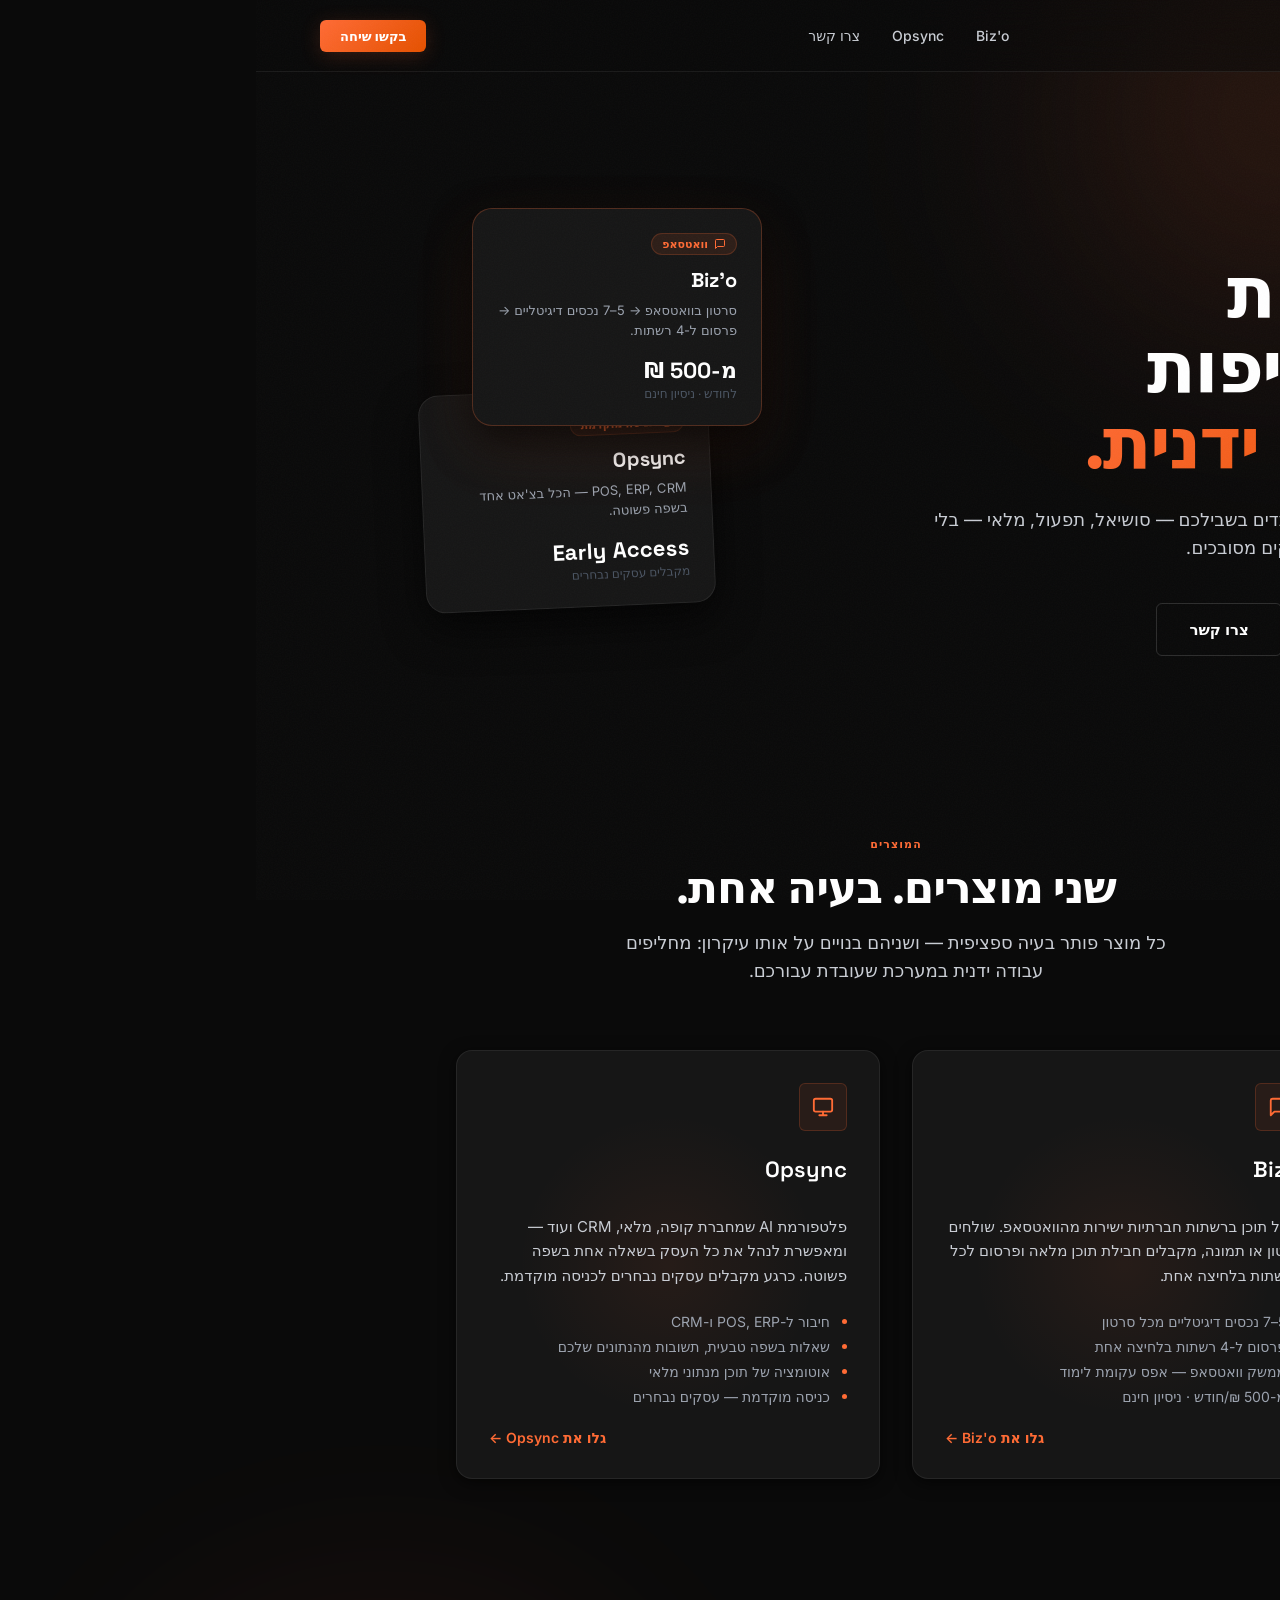
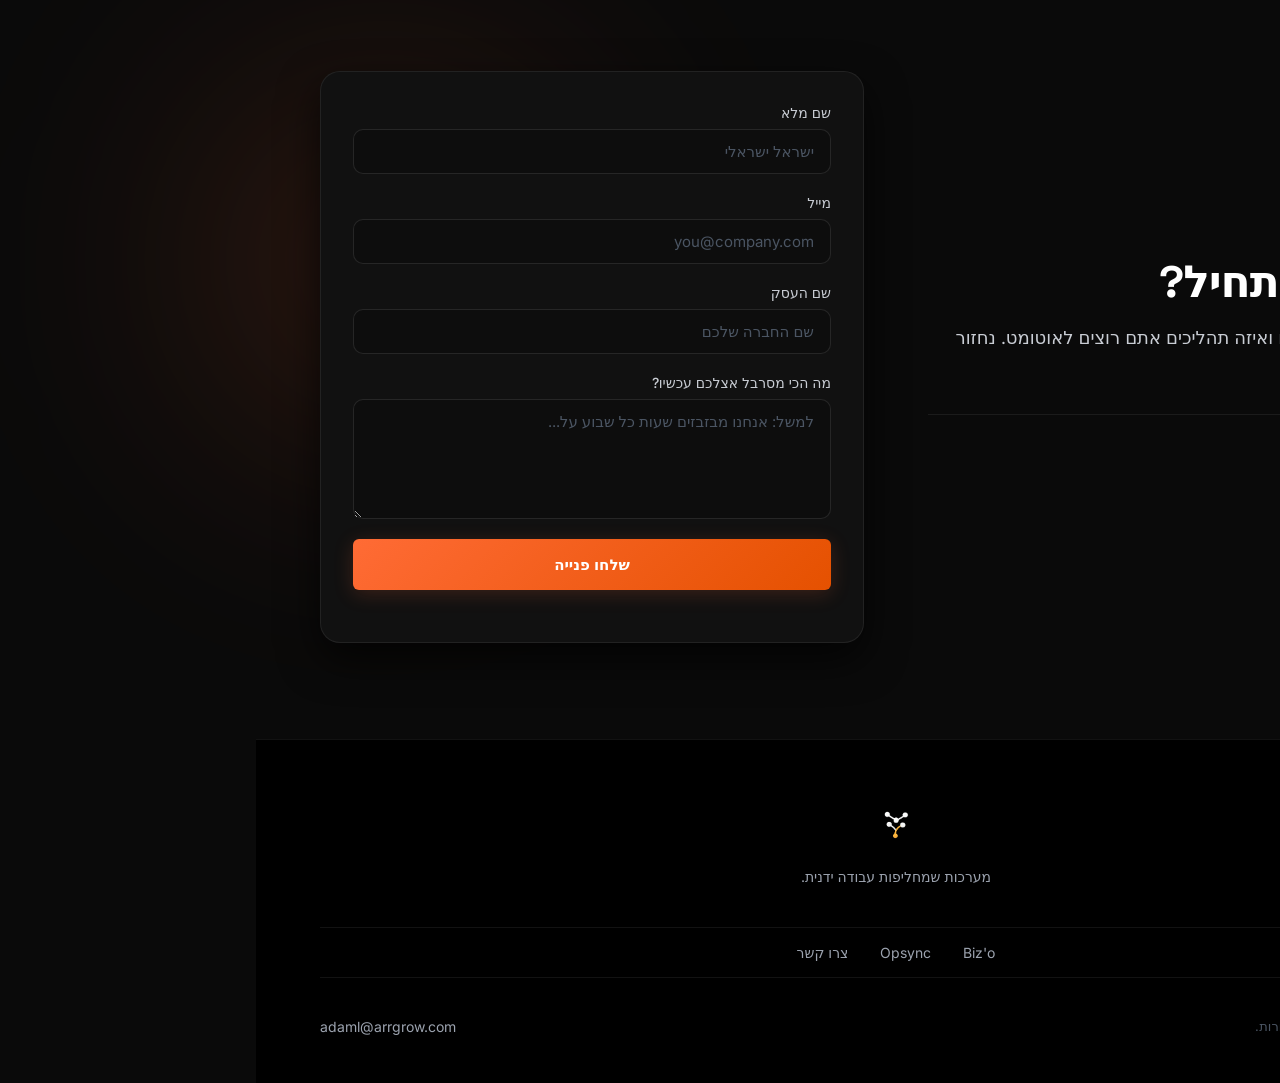
==== commit cb0d0a9c: "feat: add product pages, assets, and gitignore Co-Authored-By: Claude Sonnet 4.6 (1M context) <norep" ====
--- a/index.html
+++ b/index.html
@@ -1,248 +1,173 @@
 <!DOCTYPE html>
-<html lang="en" class="arr">
+<html lang="he" dir="rtl" class="arr">
 <head>
   <meta charset="UTF-8">
   <meta name="viewport" content="width=device-width, initial-scale=1.0">
-  <title>Arrgrow — AI & Automation Systems for Scale</title>
-  <meta name="description" content="Arrgrow builds custom AI-driven automation workflows, n8n integrations, and paid advertising auditing systems that replace manual labor and scale operations.">
-  
-  <!-- Favicon -->
+  <title>Arrgrow — מערכות AI לעסקים ישראלים</title>
+  <meta name="description" content="Arrgrow בונה מוצרי תוכנה שמחליפים עבודה ידנית ומאפשרים לעסקים ישראלים לצמוח בלי להוסיף כוח אדם.">
+  <meta property="og:title" content="Arrgrow — מערכות AI לעסקים ישראלים">
+  <meta property="og:description" content="שני מוצרים. בעיה אחת: עבודה ידנית שאפשר להחליף במערכת.">
+  <meta property="og:type" content="website">
   <link rel="icon" type="image/png" href="assets/white_on_black_favicon.png">
-  
-  <!-- CSS Stylesheets -->
-  <link rel="stylesheet" href="style.css">
   <link rel="stylesheet" href="style.css">
 </head>
 <body>
-
-  <!-- Ambient Glow Background Elements -->
+  <a href="#main" class="skip-nav">דלגו לתוכן</a>
+
   <div class="ambient-glow glow-1" aria-hidden="true"></div>
   <div class="ambient-glow glow-2" aria-hidden="true"></div>
 
-  <!-- Navigation Bar -->
   <header class="navbar" id="navbar">
     <div class="nav-container">
-      <a href="#" class="nav-logo" id="nav-logo-link">
-        <img src="assets/logo_horizontal_white_on_transparentwith_brand_name_.png" alt="Arrgrow Logo" class="logo-img">
+      <a href="index.html" class="nav-logo" aria-label="Arrgrow דף הבית">
+        <img src="assets/logo_horizontal_white_on_transparentwith_brand_name_.png" alt="Arrgrow" class="logo-img">
       </a>
-      
-      <!-- Desktop Navigation -->
-      <nav class="nav-links" id="nav-links">
-        <a href="#offerings" class="nav-link">Offerings</a>
-        <a href="#stats" class="nav-link">Impact</a>
-        <a href="#process" class="nav-link">Process</a>
-        <a href="#contact" class="nav-link">Contact</a>
+      <nav class="nav-links" id="nav-links" aria-label="ניווט ראשי">
+        <a href="bizo.html" class="nav-link">Biz'o</a>
+        <a href="opsync.html" class="nav-link">Opsync</a>
+        <a href="#contact" class="nav-link">צרו קשר</a>
       </nav>
-
       <div class="nav-cta-container">
-        <a href="#contact" class="btn btn-primary btn-sm" id="nav-cta-btn">Unlock Velocity</a>
-      </div>
-
-      <!-- Mobile Menu Button -->
-      <button class="mobile-menu-btn" id="mobile-menu-btn" aria-label="Toggle Navigation Menu">
-        <span class="bar"></span>
-        <span class="bar"></span>
-        <span class="bar"></span>
+        <a href="#contact" class="btn btn-primary btn-sm">בקשו שיחה</a>
+      </div>
+      <button class="mobile-menu-btn" id="mobile-menu-btn" aria-label="פתח תפריט" aria-expanded="false">
+        <span class="bar"></span><span class="bar"></span><span class="bar"></span>
       </button>
     </div>
   </header>
 
-  <main>
-    <!-- Hero Section -->
+  <main id="main">
+
+    <!-- Hero -->
     <section class="hero-section" id="hero">
-      <div class="container hero-container">
-        <div class="hero-content">
-          <span class="arr-eyebrow hero-eyebrow">The Creator Archetype for B2B Operations</span>
-          <h1 class="arr-display hero-title">
-            Build systems that <br>
-            <span class="arr-text-gradient">replace manual labor</span>.
-          </h1>
-          <p class="arr-body-lg hero-subtitle">
-            Transition your business from chaotic delivery to automated operations. We build custom n8n workflows, paid ads audit engines, and folder-as-workspace OS architectures that empower you to scale without adding headcount.
-          </p>
-          <div class="hero-actions">
-            <a href="#contact" class="btn btn-primary" id="hero-primary-cta">Unlock Creative Velocity</a>
-            <a href="#offerings" class="btn btn-ghost" id="hero-secondary-cta">See Arrgrow in Action</a>
+      <div class="container">
+        <div class="hero-split">
+          <div class="hero-content">
+            <span class="arr-eyebrow hero-eyebrow">מוצרי AI לעסקים ישראלים</span>
+            <h1 class="arr-display hero-title">
+              מערכות שמחליפות<br>
+              <span class="arr-text-gradient">עבודה ידנית.</span>
+            </h1>
+            <p class="arr-body-lg hero-subtitle">
+              Arrgrow בונה כלים שעובדים בשבילכם — סושיאל, תפעול, מלאי — בלי כוח אדם נוסף ובלי ממשקים מסובכים.
+            </p>
+            <div class="hero-actions">
+              <a href="#products" class="btn btn-primary">גלו את המוצרים</a>
+              <a href="#contact" class="btn btn-ghost">צרו קשר</a>
+            </div>
+          </div>
+
+          <div class="hero-visual" aria-hidden="true">
+            <div class="hero-products-stack">
+              <div class="hpc hpc--bizo">
+                <div class="hpc-badge">
+                  <svg width="12" height="12" viewBox="0 0 24 24" fill="none"><path d="M21 15a2 2 0 0 1-2 2H7l-4 4V5a2 2 0 0 1 2-2h14a2 2 0 0 1 2 2z" stroke="currentColor" stroke-width="2" stroke-linejoin="round"/></svg>
+                  וואטסאפ
+                </div>
+                <div class="hpc-name">Biz'o</div>
+                <div class="hpc-desc">סרטון בוואטסאפ → 5–7 נכסים דיגיטליים → פרסום ל-4 רשתות.</div>
+                <div class="hpc-price">מ-500 ₪</div>
+                <div class="hpc-note">לחודש · ניסיון חינם</div>
+              </div>
+              <div class="hpc hpc--opsync">
+                <div class="hpc-badge">
+                  <svg width="12" height="12" viewBox="0 0 24 24" fill="none"><rect x="2" y="3" width="20" height="14" rx="2" stroke="currentColor" stroke-width="2"/><path d="M8 21h8M12 17v4" stroke="currentColor" stroke-width="2" stroke-linecap="round"/></svg>
+                  כניסה מוקדמת
+                </div>
+                <div class="hpc-name">Opsync</div>
+                <div class="hpc-desc">POS, ERP, CRM — הכל בצ'אט אחד בשפה פשוטה.</div>
+                <div class="hpc-price">Early Access</div>
+                <div class="hpc-note">מקבלים עסקים נבחרים</div>
+              </div>
+            </div>
           </div>
         </div>
       </div>
     </section>
 
-    <!-- Stats / Impact Section -->
-    <section class="stats-section" id="stats">
-      <div class="container">
-        <div class="stats-grid">
-          <div class="stat-card">
-            <div class="arr-stat stat-number" id="stat-workflows">24/7</div>
-            <p class="arr-body stat-label">Automated Workflows Running</p>
-          </div>
-          <div class="stat-card">
-            <div class="arr-stat stat-number" id="stat-overhead">0</div>
-            <p class="arr-body stat-label">Manual Overhead Headcount</p>
-          </div>
-          <div class="stat-card">
-            <div class="arr-stat stat-number" id="stat-efficiency">100%</div>
-            <p class="arr-body stat-label">Operational Transparency</p>
-          </div>
-        </div>
-      </div>
-    </section>
-
-    <!-- Core Offerings / Solutions Section -->
-    <section class="offerings-section" id="offerings">
+    <!-- מוצרים -->
+    <section class="offerings-section" id="products">
       <div class="container">
         <div class="section-header">
-          <span class="arr-eyebrow">What We Do</span>
-          <h2 class="arr-h2 section-title">Reusable Systems for Scaled Growth</h2>
-          <p class="arr-body-lg section-subtitle">We don't sell hours. We design and install asset-class systems that live in your business forever.</p>
-        </div>
-
-        <div class="offerings-grid">
-          <!-- Card 1: Workflow Automation -->
-          <div class="offering-card" id="offering-automation">
+          <span class="arr-eyebrow">המוצרים</span>
+          <h2 class="arr-h2 section-title">שני מוצרים. בעיה אחת.</h2>
+          <p class="arr-body-lg section-subtitle">כל מוצר פותר בעיה ספציפית — ושניהם בנויים על אותו עיקרון: מחליפים עבודה ידנית במערכת שעובדת עבורכם.</p>
+        </div>
+
+        <div class="offerings-grid offerings-grid--two">
+          <div class="offering-card" id="offering-bizo">
             <div class="card-glow"></div>
             <div class="card-content">
               <div class="card-icon">
-                <svg width="24" height="24" viewBox="0 0 24 24" fill="none" xmlns="http://www.w3.org/2000/svg">
-                  <path d="M13 10V3L4 14H11V21L20 10H13Z" stroke="#FF6B35" stroke-width="2" stroke-linejoin="round"/>
-                </svg>
-              </div>
-              <h3 class="arr-h3 card-title">AI-Powered Workflow Automation</h3>
-              <p class="arr-body card-description">
-                Connect your tech stack using robust n8n engines. Automate lead routing, database synchronization, reporting, and AI-driven content assembly without subscription bloat.
-              </p>
+                <svg width="22" height="22" viewBox="0 0 24 24" fill="none"><path d="M21 15a2 2 0 0 1-2 2H7l-4 4V5a2 2 0 0 1 2-2h14a2 2 0 0 1 2 2z" stroke="#FF6B35" stroke-width="2" stroke-linejoin="round"/></svg>
+              </div>
+              <h3 class="arr-h4 card-title">Biz'o</h3>
+              <p class="card-description">ניהול תוכן ברשתות חברתיות ישירות מהוואטסאפ. שולחים סרטון או תמונה, מקבלים חבילת תוכן מלאה ופרסום לכל הרשתות בלחיצה אחת.</p>
               <ul class="card-features">
-                <li class="arr-caption"><span class="bullet"></span>Custom n8n Workflow Deployments</li>
-                <li class="arr-caption"><span class="bullet"></span>AI Agent Integrations (LLMs)</li>
-                <li class="arr-caption"><span class="bullet"></span>API Bridging & Data Pipes</li>
+                <li><span class="bullet" aria-hidden="true"></span>5–7 נכסים דיגיטליים מכל סרטון</li>
+                <li><span class="bullet" aria-hidden="true"></span>פרסום ל-4 רשתות בלחיצה אחת</li>
+                <li><span class="bullet" aria-hidden="true"></span>ממשק וואטסאפ — אפס עקומת לימוד</li>
+                <li><span class="bullet" aria-hidden="true"></span>מ-500 ₪/חודש · ניסיון חינם</li>
               </ul>
-            </div>
-          </div>
-
-          <!-- Card 2: Paid Ads Audit Frameworks -->
-          <div class="offering-card" id="offering-ads">
+              <a href="bizo.html" class="card-cta">גלו את Biz'o ←</a>
+            </div>
+          </div>
+
+          <div class="offering-card" id="offering-opsync">
             <div class="card-glow"></div>
             <div class="card-content">
               <div class="card-icon">
-                <svg width="24" height="24" viewBox="0 0 24 24" fill="none" xmlns="http://www.w3.org/2000/svg">
-                  <path d="M12 20V10M18 20V4M6 20V14" stroke="#FF6B35" stroke-width="2" stroke-linecap="round" stroke-linejoin="round"/>
-                </svg>
-              </div>
-              <h3 class="arr-h3 card-title">Paid Ads Auditing Systems</h3>
-              <p class="arr-body card-description">
-                Audit and optimize Google, Meta, and multi-channel campaigns. Leverage our proprietary 250+ check audit skill to diagnose performance leaks and project ROI.
-              </p>
+                <svg width="22" height="22" viewBox="0 0 24 24" fill="none"><rect x="2" y="3" width="20" height="14" rx="2" stroke="#FF6B35" stroke-width="2"/><path d="M8 21h8M12 17v4" stroke="#FF6B35" stroke-width="2" stroke-linecap="round"/></svg>
+              </div>
+              <h3 class="arr-h4 card-title">Opsync</h3>
+              <p class="card-description">פלטפורמת AI שמחברת קופה, מלאי, CRM ועוד — ומאפשרת לנהל את כל העסק בשאלה אחת בשפה פשוטה. כרגע מקבלים עסקים נבחרים לכניסה מוקדמת.</p>
               <ul class="card-features">
-                <li class="arr-caption"><span class="bullet"></span>250+ Point Advertising Audits</li>
-                <li class="arr-caption"><span class="bullet"></span>Server-Side Tracking & CAPI Setup</li>
-                <li class="arr-caption"><span class="bullet"></span>Creative Fatigue & Dimension Analysis</li>
+                <li><span class="bullet" aria-hidden="true"></span>חיבור ל-POS, ERP ו-CRM</li>
+                <li><span class="bullet" aria-hidden="true"></span>שאלות בשפה טבעית, תשובות מהנתונים שלכם</li>
+                <li><span class="bullet" aria-hidden="true"></span>אוטומציה של תוכן מנתוני מלאי</li>
+                <li><span class="bullet" aria-hidden="true"></span>כניסה מוקדמת — עסקים נבחרים</li>
               </ul>
-            </div>
-          </div>
-
-          <!-- Card 3: Business OS Architecture -->
-          <div class="offering-card" id="offering-workspace">
-            <div class="card-glow"></div>
-            <div class="card-content">
-              <div class="card-icon">
-                <svg width="24" height="24" viewBox="0 0 24 24" fill="none" xmlns="http://www.w3.org/2000/svg">
-                  <path d="M3 9L12 2L21 9V20C21 20.5304 20.7893 21.0391 20.4142 21.4142C20.0391 21.7893 19.5304 22 19 22H5C4.46957 22 3.96086 21.7893 3.58579 21.4142C3.21071 21.0391 3 20.5304 3 20V9Z" stroke="#FF6B35" stroke-width="2" stroke-linejoin="round"/>
-                  <path d="M9 22V12H15V22" stroke="#FF6B35" stroke-width="2" stroke-linejoin="round"/>
-                </svg>
-              </div>
-              <h3 class="arr-h3 card-title">Folder-as-Workspace OS</h3>
-              <p class="arr-body card-description">
-                Organize your operations using clean, folder-based structures. Ditch chaotic dashboard tools for markdown-native file architectures that keep your AI agents aligned.
-              </p>
-              <ul class="card-features">
-                <li class="arr-caption"><span class="bullet"></span>Markdown operating files</li>
-                <li class="arr-caption"><span class="bullet"></span>Standardized department maps</li>
-                <li class="arr-caption"><span class="bullet"></span>AI-friendly file architectures</li>
-              </ul>
+              <a href="opsync.html" class="card-cta">גלו את Opsync ←</a>
             </div>
           </div>
         </div>
       </div>
     </section>
 
-    <!-- Process Section -->
-    <section class="process-section" id="process">
-      <div class="container">
-        <div class="section-header">
-          <span class="arr-eyebrow">How We Work</span>
-          <h2 class="arr-h2 section-title">Three Steps to Systemization</h2>
-          <p class="arr-body-lg section-subtitle">From manual chaos to a streamlined, asset-backed operating model.</p>
-        </div>
-
-        <div class="process-steps">
-          <div class="process-step">
-            <div class="step-number">01</div>
-            <div class="step-content">
-              <h3 class="arr-h3 step-title">Map the Bottlenecks</h3>
-              <p class="arr-body step-desc">We audit your existing manual operations, identifying high-frequency tasks and communication gaps where systemization will yield the highest ROI.</p>
-            </div>
-          </div>
-          <div class="process-step">
-            <div class="step-number">02</div>
-            <div class="step-content">
-              <h3 class="arr-h3 step-title">Engineer the Workflows</h3>
-              <p class="arr-body step-desc">We build custom n8n pipelines, paid media checkers, and file workspaces, testing every edge case until the systems run autonomously.</p>
-            </div>
-          </div>
-          <div class="process-step">
-            <div class="step-number">03</div>
-            <div class="step-content">
-              <h3 class="arr-h3 step-title">Deploy and License</h3>
-              <p class="arr-body step-desc">We hand over the full system assets to your business, with complete ownership, documentation, and licensing—no locking you into retainer fees.</p>
-            </div>
-          </div>
-        </div>
-      </div>
-    </section>
-
-    <!-- Lead Form Section -->
+    <!-- צרו קשר -->
     <section class="contact-section" id="contact">
       <div class="container">
         <div class="contact-grid">
           <div class="contact-info">
-            <span class="arr-eyebrow">Get Started</span>
-            <h2 class="arr-h2 contact-title">Ignite Operational Velocity</h2>
-            <p class="arr-body-lg contact-desc">
-              Ready to replace manual labor with scalable systems? Tell us about your bottlenecks, and we'll draft a systemization plan.
-            </p>
-            
+            <span class="arr-eyebrow">דברו איתנו</span>
+            <h2 class="arr-h2 contact-title">מוכנים להתחיל?</h2>
+            <p class="arr-body-lg contact-desc">ספרו לנו על העסק שלכם ואיזה תהליכים אתם רוצים לאוטומט. נחזור תוך 24 שעות.</p>
             <div class="contact-details">
               <div class="contact-detail-item">
-                <span class="detail-label arr-caption">Direct Email</span>
+                <span class="detail-label arr-caption">מייל ישיר</span>
                 <span class="detail-value arr-body-lg"><a href="mailto:adaml@arrgrow.com">adaml@arrgrow.com</a></span>
               </div>
             </div>
           </div>
-
           <div class="contact-form-container">
-            <form class="contact-form" id="contact-form">
-              <div class="form-group">
-                <label for="name" class="form-label arr-caption">Your Name</label>
-                <input type="text" id="name" name="name" class="form-input" placeholder="Adam Labai" required>
-              </div>
-
-              <div class="form-group">
-                <label for="email" class="form-label arr-caption">Work Email</label>
-                <input type="email" id="email" name="email" class="form-input" placeholder="you@company.com" required>
-              </div>
-
-              <div class="form-group">
-                <label for="company" class="form-label arr-caption">Company Name</label>
-                <input type="text" id="company" name="company" class="form-input" placeholder="Acme Corp">
-              </div>
-
-              <div class="form-group">
-                <label for="bottleneck" class="form-label arr-caption">Primary Operational Bottleneck</label>
-                <textarea id="bottleneck" name="bottleneck" class="form-input form-textarea" placeholder="We spend 10 hours a week manually copying lead data..." required></textarea>
-              </div>
-
-              <button type="submit" class="btn btn-primary btn-block" id="form-submit-btn">Send Inquiry</button>
-              
+            <form class="contact-form" id="contact-form" novalidate>
+              <div class="form-group">
+                <label for="name" class="form-label">שם מלא</label>
+                <input type="text" id="name" name="name" class="form-input" placeholder="ישראל ישראלי" required autocomplete="name">
+              </div>
+              <div class="form-group">
+                <label for="email" class="form-label">מייל</label>
+                <input type="email" id="email" name="email" class="form-input" placeholder="you@company.com" required autocomplete="email">
+              </div>
+              <div class="form-group">
+                <label for="company" class="form-label">שם העסק</label>
+                <input type="text" id="company" name="company" class="form-input" placeholder="שם החברה שלכם" autocomplete="organization">
+              </div>
+              <div class="form-group">
+                <label for="bottleneck" class="form-label">מה הכי מסרבל אצלכם עכשיו?</label>
+                <textarea id="bottleneck" name="bottleneck" class="form-input form-textarea" placeholder="למשל: אנחנו מבזבזים שעות כל שבוע על..." required></textarea>
+              </div>
+              <button type="submit" class="btn btn-primary btn-block">שלחו פנייה</button>
               <div class="form-status" id="form-status" aria-live="polite"></div>
             </form>
           </div>
@@ -251,27 +176,26 @@
     </section>
   </main>
 
-  <!-- Footer Section -->
   <footer class="footer">
     <div class="container footer-container">
       <div class="footer-brand">
-        <img src="assets/white_logo_transparent_bg_no_brand_name_.png" alt="Arrgrow Brandmark" class="footer-logo">
-        <p class="arr-caption footer-tagline">Empowering businesses with scalable, asset-backed automation systems.</p>
+        <img src="assets/white_logo_transparent_bg_no_brand_name_.png" alt="Arrgrow" class="footer-logo">
+        <p class="arr-caption footer-tagline">מערכות שמחליפות עבודה ידנית.</p>
       </div>
       <div class="footer-links-group">
-        <a href="#offerings" class="footer-link arr-caption">Offerings</a>
-        <a href="#stats" class="footer-link arr-caption">Impact</a>
-        <a href="#process" class="footer-link arr-caption">Process</a>
-        <a href="#contact" class="footer-link arr-caption">Contact</a>
+        <a href="bizo.html" class="footer-link">Biz'o</a>
+        <a href="opsync.html" class="footer-link">Opsync</a>
+        <a href="#contact" class="footer-link">צרו קשר</a>
       </div>
       <div class="footer-meta">
-        <p class="arr-caption copyright">&copy; 2026 Arrgrow. All rights reserved.</p>
-        <p class="arr-caption credit">Designed for high-velocity operations.</p>
+        <p>&copy; 2026 Arrgrow. כל הזכויות שמורות.</p>
+        <div class="footer-legal">
+          <a href="mailto:adaml@arrgrow.com" class="footer-link">adaml@arrgrow.com</a>
+        </div>
       </div>
     </div>
   </footer>
 
-  <!-- Javascript -->
   <script src="script.js"></script>
 </body>
 </html>
--- a/style.css
+++ b/style.css
@@ -1,136 +1,126 @@
 /* =============================================================
-   Arrgrow — Brand Tokens (inlined from branding/colors_and_type.css)
+   Arrgrow — Brand Tokens
    ============================================================= */
 @import url('https://fonts.googleapis.com/css2?family=Inter:wght@400;500;600;700;800&family=Space+Grotesk:wght@400;500;600;700&display=swap');
 
 :root {
-  --arr-orange:        #FF6B35;
-  --arr-orange-light:  #FF8A65;
-  --arr-orange-dark:   #E55100;
-  --arr-black:         #000000;
-  --arr-black-soft:    #0A0A0A;
-  --arr-white:         #FFFFFF;
-  --arr-white-off:     #FAFAFA;
-  --arr-gray-900: #111827;
-  --arr-gray-800: #1F2937;
-  --arr-gray-600: #4B5563;
-  --arr-gray-400: #9CA3AF;
-  --arr-gray-200: #E5E7EB;
-  --arr-gray-100: #F3F4F6;
-
-  --bg:             var(--arr-black);
-  --bg-soft:        var(--arr-black-soft);
-  --surface:        var(--arr-gray-900);
-  --surface-2:      var(--arr-gray-800);
-  --border:         rgba(255, 255, 255, 0.08);
-  --border-strong:  rgba(255, 255, 255, 0.16);
-  --fg:             var(--arr-white);
-  --fg-muted:       var(--arr-gray-400);
-  --fg-secondary:   #C9CDD4;
-  --fg-disabled:    var(--arr-gray-600);
-  --accent:         var(--arr-orange);
-  --accent-hover:   var(--arr-orange-light);
-  --accent-press:   var(--arr-orange-dark);
-  --accent-fg:      var(--arr-white);
-
-  --grad-primary:   linear-gradient(135deg, #FF6B35 0%, #E55100 100%);
-  --grad-subtle:    linear-gradient(180deg, #000000 0%, #0A0A0A 100%);
-  --grad-overlay:   linear-gradient(180deg, rgba(0,0,0,0) 0%, rgba(0,0,0,0.85) 100%);
-  --grad-glow:      radial-gradient(closest-side, rgba(255,107,53,0.45), rgba(255,107,53,0) 70%);
-
-  --shadow-sm:   0 1px 2px rgba(0,0,0,0.4);
-  --shadow-md:   0 4px 12px rgba(0,0,0,0.5);
-  --shadow-lg:   0 16px 40px rgba(0,0,0,0.6);
-  --shadow-xl:   0 32px 80px rgba(0,0,0,0.7);
-  --glow-orange: 0 0 0 1px rgba(255,107,53,0.4), 0 8px 32px rgba(255,107,53,0.35);
-  --glow-orange-sm: 0 0 24px rgba(255,107,53,0.35);
-
-  --radius-xs:  2px;
-  --radius-sm:  6px;
-  --radius-md:  10px;
-  --radius-lg:  14px;
-  --radius-xl:  20px;
-  --radius-2xl: 28px;
+  --arr-orange:       #FF6B35;
+  --arr-orange-light: #FF8A65;
+  --arr-orange-dark:  #E55100;
+  --arr-black:        #000000;
+  --arr-black-soft:   #0A0A0A;
+  --arr-white:        #FFFFFF;
+
+  --bg:           #0A0A0A;
+  --bg-soft:      #111111;
+  --surface:      #161616;
+  --surface-2:    #1E1E1E;
+  --border:       rgba(255,255,255,0.07);
+  --border-strong:rgba(255,255,255,0.13);
+  --fg:           #FFFFFF;
+  --fg-muted:     #9CA3AF;
+  --fg-secondary: #C9CDD4;
+  --fg-disabled:  #4B5563;
+  --accent:       var(--arr-orange);
+  --accent-hover: var(--arr-orange-light);
+  --accent-press: var(--arr-orange-dark);
+
+  --grad-primary: linear-gradient(135deg, #FF6B35 0%, #E55100 100%);
+  --grad-glow:    radial-gradient(closest-side, rgba(255,107,53,0.38), rgba(255,107,53,0) 70%);
+
+  --shadow-sm:  0 1px 2px rgba(0,0,0,0.5);
+  --shadow-md:  0 4px 12px rgba(0,0,0,0.6);
+  --shadow-lg:  0 16px 40px rgba(0,0,0,0.7);
+  --shadow-xl:  0 32px 80px rgba(0,0,0,0.8);
+  --glow-orange: 0 0 0 1px rgba(255,107,53,0.4), 0 8px 32px rgba(255,107,53,0.28);
+  --shadow-orange: 0 24px 64px rgba(255,107,53,0.1);
+
+  --radius-xs:   2px;  --radius-sm:   6px;  --radius-md:   10px;
+  --radius-lg:   14px; --radius-xl:   20px; --radius-2xl:  28px;
   --radius-pill: 999px;
 
-  --space-1:  4px;  --space-2:  8px;  --space-3:  12px; --space-4:  16px;
-  --space-5:  20px; --space-6:  24px; --space-8:  32px; --space-10: 40px;
-  --space-12: 48px; --space-16: 64px; --space-20: 80px; --space-24: 96px;
-
-  --dur-fast:   150ms;
-  --dur-base:   240ms;
-  --dur-slow:   400ms;
-  --ease-out:   cubic-bezier(0.22, 1, 0.36, 1);
-
-  --font-sans:    'Inter', system-ui, -apple-system, sans-serif;
-  --font-display: 'Inter', system-ui, -apple-system, sans-serif;
-  --font-accent:  'Space Grotesk', 'Inter', system-ui, sans-serif;
-
-  --fs-caption: 14px; --fs-body: 16px; --fs-body-lg: 18px;
-  --fs-h4: 26px; --fs-h3: 32px; --fs-h2: 44px; --fs-h1: 56px; --fs-display: 72px;
-  --lh-tight: 1.1; --lh-snug: 1.25; --lh-normal: 1.5;
-  --tracking-tight: -0.02em; --tracking-wide: 0.08em;
-
-  --card-bg:     #111827;
-  --card-border: rgba(255,255,255,0.08);
-  --card-radius: 14px;
-  --card-shadow: 0 4px 12px rgba(0,0,0,0.5);
-  --input-bg:     #0A0A0A;
-  --input-border: rgba(255,255,255,0.12);
-  --input-focus:  #FF6B35;
-  --input-radius: 10px;
+  --space-1:4px; --space-2:8px; --space-3:12px; --space-4:16px;
+  --space-5:20px; --space-6:24px; --space-8:32px; --space-10:40px;
+  --space-12:48px; --space-16:64px; --space-20:80px; --space-24:96px;
+
+  --dur-fast: 150ms; --dur-base: 240ms; --dur-slow: 400ms;
+  --ease-out: cubic-bezier(0.22, 1, 0.36, 1);
+
+  --font-sans:    'Inter', system-ui, sans-serif;
+  --font-display: 'Space Grotesk', system-ui, sans-serif;
+  --font-accent:  'Space Grotesk', system-ui, sans-serif;
+
+  --card-bg:     #161616;
+  --card-border: rgba(255,255,255,0.07);
+  --card-radius: 16px;
+  --card-shadow: 0 4px 16px rgba(0,0,0,0.6);
+  --input-bg:    #0D0D0D;
+  --input-border:rgba(255,255,255,0.1);
+  --input-radius:10px;
   --success: #22C55E;
   --danger:  #E55100;
 }
 
-/* Typography classes */
+/* Typography */
 .arr-h1, .arr-h2, .arr-h3, .arr-h4 { font-family: var(--font-display); color: var(--fg); margin: 0; }
-.arr-h1 { font-weight: 800; font-size: clamp(40px, 6vw, var(--fs-h1)); line-height: var(--lh-tight); letter-spacing: var(--tracking-tight); }
-.arr-h2 { font-weight: 700; font-size: clamp(32px, 4.4vw, var(--fs-h2)); line-height: var(--lh-tight); letter-spacing: var(--tracking-tight); }
-.arr-h3 { font-weight: 600; font-size: var(--fs-h3); line-height: var(--lh-snug); letter-spacing: -0.01em; }
-.arr-h4 { font-weight: 500; font-size: var(--fs-h4); line-height: var(--lh-snug); }
-.arr-display { font-family: var(--font-display); font-weight: 800; font-size: clamp(56px, 8vw, var(--fs-display)); line-height: 1.02; letter-spacing: -0.03em; color: var(--fg); }
-.arr-body-lg { font-family: var(--font-sans); font-size: var(--fs-body-lg); line-height: var(--lh-normal); color: var(--fg-secondary); }
-.arr-body { font-family: var(--font-sans); font-size: var(--fs-body); line-height: var(--lh-normal); color: var(--fg-secondary); }
-.arr-caption { font-family: var(--font-sans); font-size: var(--fs-caption); line-height: var(--lh-normal); color: var(--fg-muted); }
-.arr-eyebrow { font-family: var(--font-accent); font-size: 13px; font-weight: 500; color: var(--accent); text-transform: uppercase; letter-spacing: var(--tracking-wide); }
-.arr-stat { font-family: var(--font-accent); font-weight: 600; font-size: clamp(48px, 7vw, 88px); letter-spacing: -0.02em; line-height: 1; color: var(--fg); }
-.arr-text-gradient { background: var(--grad-primary); -webkit-background-clip: text; background-clip: text; -webkit-text-fill-color: transparent; color: transparent; }
-
-/* Global reset */
+.arr-h1 { font-weight: 700; font-size: clamp(40px,6vw,56px); line-height: 1.1; letter-spacing: -0.025em; text-wrap: balance; }
+.arr-h2 { font-weight: 700; font-size: clamp(32px,4.4vw,44px); line-height: 1.1; letter-spacing: -0.025em; text-wrap: balance; }
+.arr-h3 { font-weight: 600; font-size: 30px; line-height: 1.25; letter-spacing: -0.015em; }
+.arr-h4 { font-weight: 600; font-size: 22px; line-height: 1.3; }
+.arr-display { font-family: var(--font-display); font-weight: 700; font-size: clamp(48px,7vw,72px); line-height: 1.05; letter-spacing: -0.03em; color: var(--fg); text-wrap: balance; }
+.arr-body-lg { font-family: var(--font-sans); font-size: 18px; line-height: 1.6; color: var(--fg-secondary); }
+.arr-body    { font-family: var(--font-sans); font-size: 16px; line-height: 1.6; color: var(--fg-secondary); }
+.arr-caption { font-family: var(--font-sans); font-size: 14px; line-height: 1.5; color: var(--fg-muted); }
+.arr-eyebrow { font-family: var(--font-accent); font-size: 11px; font-weight: 600; color: var(--accent); text-transform: uppercase; letter-spacing: 0.1em; }
+.arr-stat    { font-family: var(--font-accent); font-weight: 700; font-size: clamp(48px,7vw,88px); letter-spacing: -0.02em; line-height: 1; color: var(--fg); font-variant-numeric: tabular-nums; }
+.arr-text-gradient { background: var(--grad-primary); -webkit-background-clip: text; background-clip: text; -webkit-text-fill-color: transparent; }
+
+/* Reset */
 *, *::before, *::after { box-sizing: border-box; }
-
-/* =============================================================
-   Arrgrow Landing Page Styles
-   ============================================================= */
-
 html { scroll-behavior: smooth; }
-
 body {
   margin: 0; padding: 0;
-  background-color: var(--bg);
-  color: var(--fg);
-  font-family: var(--font-sans);
-  overflow-x: hidden;
+  background: var(--bg); color: var(--fg);
+  font-family: var(--font-sans); overflow-x: hidden;
+  -webkit-font-smoothing: antialiased; -moz-osx-font-smoothing: grayscale;
   position: relative;
-  -webkit-font-smoothing: antialiased;
-}
+}
+
+/* Grain overlay */
+body::after {
+  content: '';
+  position: fixed; inset: 0; z-index: 9999;
+  pointer-events: none; opacity: 0.35;
+  background-image: url("data:image/svg+xml,%3Csvg xmlns='http://www.w3.org/2000/svg' width='300' height='300'%3E%3Cfilter id='n'%3E%3CfeTurbulence type='fractalNoise' baseFrequency='0.75' numOctaves='4' stitchTiles='stitch'/%3E%3C/filter%3E%3Crect width='300' height='300' filter='url(%23n)' opacity='0.08'/%3E%3C/svg%3E");
+}
+
+/* Skip nav */
+.skip-nav {
+  position: absolute; top: -100px; right: var(--space-6);
+  background: var(--accent); color: #fff;
+  padding: var(--space-3) var(--space-6); border-radius: var(--radius-sm);
+  font-weight: 600; font-size: 14px; text-decoration: none;
+  transition: top var(--dur-fast); z-index: 10000;
+}
+.skip-nav:focus { top: var(--space-4); }
+
+/* Focus ring */
+:focus-visible { outline: 2px solid var(--accent); outline-offset: 3px; border-radius: var(--radius-xs); }
 
 .container { width: 100%; max-width: 1200px; margin: 0 auto; padding: 0 var(--space-6); }
 
-/* Ambient Glow */
+/* Ambient glow */
 .ambient-glow {
   position: absolute; border-radius: 50%;
   background: var(--grad-glow);
   pointer-events: none; z-index: 0;
-  opacity: 0.8; filter: blur(100px);
-  width: 60vw; height: 60vw;
-  max-width: 800px; max-height: 800px;
+  opacity: 0.65; filter: blur(130px);
+  width: 60vw; height: 60vw; max-width: 800px; max-height: 800px;
 }
 .glow-1 { top: -10%; right: -10%; }
-.glow-2 { top: 60%; left: -20%; }
-
-/* Buttons */
+.glow-2 { top: 55%; left: -20%; }
+
+/* ─── Buttons ─────────────────────────────────────────────── */
 .btn {
   display: inline-flex; align-items: center; justify-content: center;
   font-family: var(--font-sans); font-weight: 600; font-size: 15px;
@@ -139,127 +129,512 @@
   transition: all var(--dur-base) var(--ease-out);
   cursor: pointer; border: none;
 }
-.btn-primary { background: var(--grad-primary); color: var(--arr-white); box-shadow: 0 4px 20px rgba(255,107,53,0.25); }
-.btn-primary:hover { background: linear-gradient(135deg, var(--arr-orange-light) 0%, var(--arr-orange) 100%); transform: translateY(-2px); box-shadow: var(--glow-orange); }
-.btn-primary:active { background: var(--arr-orange-dark); transform: translateY(0); }
-.btn-ghost { background: transparent; color: var(--fg); border: 2px solid rgba(255,255,255,0.2); }
-.btn-ghost:hover { background: rgba(255,255,255,0.06); border-color: rgba(255,255,255,0.4); transform: translateY(-2px); }
-.btn-sm { padding: var(--space-2) var(--space-5); font-size: 13px; }
+.btn-primary {
+  background: var(--grad-primary); color: #fff;
+  box-shadow: 0 4px 20px rgba(255,107,53,0.18);
+}
+.btn-primary:hover { transform: translateY(-2px); box-shadow: var(--glow-orange); }
+.btn-primary:active { transform: translateY(0) scale(0.98); }
+.btn-ghost {
+  background: transparent; color: var(--fg);
+  border: 1px solid rgba(255,255,255,0.14);
+}
+.btn-ghost:hover { background: rgba(255,255,255,0.05); border-color: rgba(255,255,255,0.28); transform: translateY(-2px); }
+.btn-ghost:active { transform: translateY(0) scale(0.98); }
+.btn-sm   { padding: var(--space-2) var(--space-5); font-size: 13px; }
 .btn-block { display: flex; width: 100%; }
 
-/* Navbar */
+/* ─── Navbar ──────────────────────────────────────────────── */
 .navbar {
-  position: fixed; top: 0; left: 0; width: 100%; height: 80px; z-index: 1000;
-  background: rgba(0,0,0,0.7); backdrop-filter: blur(12px); -webkit-backdrop-filter: blur(12px);
+  position: fixed; top: 0; left: 0; width: 100%; height: 72px; z-index: 1000;
+  background: rgba(10,10,10,0.55); backdrop-filter: blur(18px); -webkit-backdrop-filter: blur(18px);
   border-bottom: 1px solid var(--border);
   transition: background var(--dur-base) var(--ease-out);
 }
-.navbar.scrolled { background: rgba(0,0,0,0.85); box-shadow: var(--shadow-md); }
-.nav-container { height: 100%; display: flex; align-items: center; justify-content: space-between; max-width: 1200px; margin: 0 auto; padding: 0 var(--space-6); }
+.navbar.scrolled { background: rgba(10,10,10,0.88); box-shadow: var(--shadow-md); }
+.nav-container {
+  height: 100%; display: flex; align-items: center; justify-content: space-between;
+  max-width: 1200px; margin: 0 auto; padding: 0 var(--space-6);
+}
 .nav-logo { display: flex; align-items: center; }
-.logo-img { height: 32px; width: auto; }
+.logo-img { height: 30px; width: auto; }
 .nav-links { display: flex; gap: var(--space-8); }
-.nav-link { font-size: 15px; font-weight: 500; color: var(--fg-secondary); text-decoration: none; transition: color var(--dur-fast) var(--ease-out); }
-.nav-link:hover { color: var(--accent); }
+.nav-link { font-size: 14px; font-weight: 500; color: var(--fg-secondary); text-decoration: none; transition: color var(--dur-fast) var(--ease-out); }
+.nav-link:hover { color: var(--fg); }
+.nav-link.active { color: var(--accent); }
+.back-link { font-size: 13px; color: var(--fg-muted); display: inline-flex; align-items: center; gap: var(--space-2); }
+.back-link:hover { color: var(--fg); }
 .mobile-menu-btn { display: none; flex-direction: column; justify-content: space-between; width: 24px; height: 18px; background: transparent; border: none; cursor: pointer; padding: 0; z-index: 1001; }
-.mobile-menu-btn .bar { width: 100%; height: 2px; background-color: var(--fg); border-radius: 2px; transition: all var(--dur-base) var(--ease-out); }
-
-/* Hero */
-.hero-section { position: relative; padding-top: 180px; padding-bottom: var(--space-20); z-index: 1; }
-.hero-content { max-width: 800px; margin: 0 auto; text-align: center; }
-.hero-eyebrow { margin-bottom: var(--space-4); display: inline-block; }
-.hero-title { margin-bottom: var(--space-6); }
-.hero-subtitle { margin-bottom: var(--space-10); max-width: 680px; margin-left: auto; margin-right: auto; }
-.hero-actions { display: flex; justify-content: center; gap: var(--space-4); }
-
-/* Stats */
-.stats-section { position: relative; padding: var(--space-12) 0; z-index: 1; background: rgba(10,10,10,0.4); border-top: 1px solid var(--border); border-bottom: 1px solid var(--border); }
-.stats-grid { display: grid; grid-template-columns: repeat(3, 1fr); gap: var(--space-8); text-align: center; }
-.stat-card { padding: var(--space-4) 0; }
-.stat-number { margin-bottom: var(--space-2); color: var(--fg); }
-.stat-label { color: var(--fg-muted); font-weight: 500; margin: 0; }
-
-/* Offerings */
+.mobile-menu-btn .bar { width: 100%; height: 2px; background: var(--fg); border-radius: 2px; transition: all var(--dur-base) var(--ease-out); }
+
+/* ─── Hero — split layout ─────────────────────────────────── */
+.hero-section {
+  position: relative; padding-top: 160px; padding-bottom: var(--space-20); z-index: 1; overflow: hidden;
+}
+.hero-split {
+  display: grid; grid-template-columns: 1fr 1fr; gap: var(--space-16); align-items: center;
+}
+.hero-content { max-width: 580px; }
+.hero-content--center { max-width: 800px; margin: 0 auto; text-align: center; }
+.hero-eyebrow  { margin-bottom: var(--space-4); display: inline-block; }
+.hero-title    { margin-bottom: var(--space-6); }
+.hero-subtitle { margin-bottom: var(--space-10); max-width: 52ch; }
+.hero-actions  { display: flex; gap: var(--space-4); flex-wrap: wrap; }
+.hero-visual   { display: flex; justify-content: center; align-items: flex-start; position: relative; }
+
+/* ─── Phone frame mockup ──────────────────────────────────── */
+.phone-frame {
+  width: 268px;
+  background: #111;
+  border-radius: 48px;
+  border: 1px solid rgba(255,255,255,0.11);
+  box-shadow:
+    0 0 0 6px #0a0a0a,
+    0 0 0 7px rgba(255,255,255,0.05),
+    0 48px 96px rgba(0,0,0,0.85),
+    var(--shadow-orange);
+  padding: 14px 10px 10px;
+  position: relative;
+}
+.phone-notch {
+  width: 78px; height: 24px;
+  background: #0a0a0a; border-radius: var(--radius-pill);
+  margin: 0 auto 10px;
+  display: flex; align-items: center; justify-content: center; gap: 6px;
+  border: 1px solid rgba(255,255,255,0.06);
+}
+.phone-camera { width: 8px; height: 8px; background: #1f1f1f; border-radius: 50%; border: 1px solid rgba(255,255,255,0.08); }
+.phone-screen {
+  border-radius: 34px; overflow: hidden; height: 532px; background: #000;
+  position: relative;
+}
+.hero-video-wrap {
+  border-radius: var(--radius-2xl);
+  overflow: hidden;
+  box-shadow: 0 32px 80px rgba(0,0,0,0.7), var(--shadow-orange);
+  width: 100%;
+  max-width: 480px;
+}
+.hero-video-wrap video {
+  width: 100%; display: block;
+}
+.phone-home-bar { width: 100px; height: 4px; background: rgba(255,255,255,0.18); border-radius: var(--radius-pill); margin: 8px auto 0; }
+
+/* ─── Opsync chat mockup ──────────────────────────────────── */
+.mockup-chat-window {
+  width: 340px;
+  background: #111; border-radius: var(--radius-2xl);
+  border: 1px solid rgba(255,255,255,0.08);
+  box-shadow: 0 48px 96px rgba(0,0,0,0.8), var(--shadow-orange);
+  overflow: hidden;
+}
+.mockup-topbar {
+  padding: var(--space-3) var(--space-5); background: #161616;
+  border-bottom: 1px solid var(--border);
+  display: flex; align-items: center; gap: var(--space-3);
+}
+.mockup-dot { width: 8px; height: 8px; border-radius: 50%; }
+.mockup-dot--r { background: #ff5f57; }
+.mockup-dot--y { background: #febc2e; }
+.mockup-dot--g { background: #28c840; }
+.mockup-title { font-family: var(--font-display); font-size: 13px; font-weight: 600; color: var(--fg-muted); flex: 1; text-align: center; }
+.mockup-sources {
+  display: flex; gap: 6px; padding: var(--space-3) var(--space-5);
+  border-bottom: 1px solid var(--border); flex-wrap: wrap;
+}
+.msrc { font-size: 11px; font-weight: 500; color: var(--fg-muted); background: rgba(255,255,255,0.04); border: 1px solid var(--border); border-radius: var(--radius-pill); padding: 3px 10px; }
+.msrc--on { color: var(--accent); background: rgba(255,107,53,0.08); border-color: rgba(255,107,53,0.22); }
+.mockup-msgs { padding: var(--space-4) var(--space-5); display: flex; flex-direction: column; gap: var(--space-3); min-height: 200px; }
+.mmsg {
+  max-width: 88%; padding: var(--space-3) var(--space-4);
+  border-radius: var(--radius-lg); font-size: 13px; line-height: 1.55;
+}
+.mmsg--u {
+  background: rgba(255,107,53,0.13); border: 1px solid rgba(255,107,53,0.2);
+  color: var(--fg); align-self: flex-end;
+  border-radius: var(--radius-lg) var(--radius-sm) var(--radius-lg) var(--radius-lg);
+}
+.mmsg--s {
+  background: #1a1a1a; border: 1px solid var(--border); color: var(--fg-secondary);
+  align-self: flex-start;
+  border-radius: var(--radius-sm) var(--radius-lg) var(--radius-lg) var(--radius-lg);
+}
+.mdata-row { display: flex; align-items: center; justify-content: space-between; gap: var(--space-3); padding: 5px 0; border-bottom: 1px solid var(--border); font-size: 12px; }
+.mdata-row:last-child { border: none; padding-bottom: 0; }
+.mdata-label { color: var(--fg-muted); }
+.mdata-val { font-family: var(--font-accent); font-weight: 600; color: var(--fg); font-variant-numeric: tabular-nums; }
+.mdata-bar { height: 3px; border-radius: 2px; background: rgba(255,107,53,0.15); margin-top: 4px; }
+.mdata-fill { height: 100%; border-radius: 2px; background: var(--accent); }
+.mockup-input-bar {
+  padding: var(--space-3) var(--space-4); background: #0d0d0d;
+  border-top: 1px solid var(--border);
+  display: flex; align-items: center; gap: var(--space-3);
+}
+.mockup-input-text { font-size: 13px; color: var(--fg-disabled); flex: 1; }
+.mockup-send { width: 28px; height: 28px; border-radius: 50%; background: var(--grad-primary); display: flex; align-items: center; justify-content: center; flex-shrink: 0; }
+
+/* ─── Index hero product preview cards ───────────────────── */
+.hero-products-stack { position: relative; height: 400px; width: 340px; }
+.hpc {
+  position: absolute; width: 290px;
+  background: var(--card-bg); border: 1px solid var(--card-border);
+  border-radius: var(--radius-xl); padding: var(--space-6);
+  box-shadow: var(--shadow-lg);
+}
+.hpc--bizo {
+  top: 0; left: 0; z-index: 2;
+  border-color: rgba(255,107,53,0.25);
+  box-shadow: var(--shadow-lg), var(--shadow-orange);
+}
+.hpc--opsync { bottom: 0; left: 50px; z-index: 1; transform: rotate(-2.5deg); }
+.hpc-badge { display: inline-flex; align-items: center; gap: 6px; font-size: 11px; font-weight: 600; color: var(--accent); background: rgba(255,107,53,0.1); border: 1px solid rgba(255,107,53,0.2); border-radius: var(--radius-pill); padding: 3px 10px; margin-bottom: var(--space-3); }
+.hpc-name { font-family: var(--font-display); font-weight: 700; font-size: 20px; margin-bottom: var(--space-2); color: var(--fg); }
+.hpc-desc { font-size: 13px; color: var(--fg-muted); line-height: 1.5; margin-bottom: var(--space-4); }
+.hpc-price { font-family: var(--font-accent); font-size: 22px; font-weight: 700; color: var(--fg); }
+.hpc-note  { font-size: 12px; color: var(--fg-disabled); margin-top: 2px; }
+
+/* ─── Stats ───────────────────────────────────────────────── */
+.stats-section {
+  position: relative; padding: var(--space-16) 0; z-index: 1;
+  border-top: 1px solid var(--border); border-bottom: 1px solid var(--border);
+}
+.stats-grid { display: grid; grid-template-columns: repeat(3, 1fr); }
+.stat-card { padding: var(--space-8) var(--space-6); text-align: center; position: relative; }
+.stat-card:not(:last-child)::after { content: ''; position: absolute; top: 20%; right: 0; height: 60%; width: 1px; background: var(--border); }
+.stat-number { margin-bottom: var(--space-2); }
+.stat-label  { color: var(--fg-muted); font-size: 14px; font-weight: 500; margin: 0; }
+
+/* ─── Section header ──────────────────────────────────────── */
 .offerings-section { position: relative; padding: var(--space-24) 0; z-index: 1; }
-.section-header { text-align: center; max-width: 600px; margin: 0 auto var(--space-16) auto; }
-.section-title { margin-top: var(--space-3); margin-bottom: var(--space-4); }
+.section-header { max-width: 560px; margin: 0 auto var(--space-16); text-align: center; }
+.section-title    { margin-top: var(--space-3); margin-bottom: var(--space-4); }
 .section-subtitle { margin: 0; }
+
+/* ─── Zig-zag feature rows ────────────────────────────────── */
+.features-zigzag { display: flex; flex-direction: column; gap: var(--space-24); }
+.feature-row { display: grid; grid-template-columns: 1fr 1fr; gap: var(--space-16); align-items: center; }
+.feature-row:nth-child(even) .feature-visual { order: -1; }
+.feature-eyebrow { font-family: var(--font-accent); font-size: 11px; font-weight: 600; color: var(--accent); text-transform: uppercase; letter-spacing: 0.1em; margin-bottom: var(--space-3); }
+.feature-title   { font-family: var(--font-display); font-weight: 700; font-size: clamp(22px,3vw,30px); line-height: 1.2; letter-spacing: -0.015em; color: var(--fg); margin-bottom: var(--space-4); text-wrap: balance; }
+.feature-desc    { font-size: 16px; line-height: 1.7; color: var(--fg-secondary); margin-bottom: var(--space-6); }
+.feature-list { list-style: none; padding: 0; margin: 0; display: flex; flex-direction: column; gap: var(--space-3); }
+.feature-list li { display: flex; align-items: flex-start; gap: var(--space-3); font-size: 14px; color: var(--fg-secondary); line-height: 1.55; }
+.fcheck { color: var(--accent); flex-shrink: 0; margin-top: 1px; }
+.feature-visual {
+  background: var(--surface);
+  border: 1px solid var(--border);
+  border-radius: var(--radius-2xl);
+  padding: var(--space-8);
+  min-height: 260px; display: flex; align-items: center; justify-content: center;
+  position: relative; overflow: hidden;
+}
+.feature-visual::before {
+  content: ''; position: absolute; inset: 0;
+  background: radial-gradient(circle at 40% 50%, rgba(255,107,53,0.05) 0%, transparent 70%);
+  pointer-events: none;
+}
+
+/* Feature visual inner components */
+.fv-wa-bubbles { display: flex; flex-direction: column; gap: var(--space-3); width: 100%; max-width: 260px; }
+.fv-bubble { padding: var(--space-3) var(--space-4); border-radius: var(--radius-lg); font-size: 13px; line-height: 1.5; }
+.fv-bubble--out { background: rgba(37,211,102,0.12); border: 1px solid rgba(37,211,102,0.2); color: var(--fg-secondary); align-self: flex-end; border-radius: var(--radius-lg) var(--radius-sm) var(--radius-lg) var(--radius-lg); max-width: 80%; }
+.fv-bubble--in  { background: var(--surface-2); border: 1px solid var(--border); color: var(--fg-secondary); align-self: flex-start; border-radius: var(--radius-sm) var(--radius-lg) var(--radius-lg) var(--radius-lg); max-width: 90%; }
+.fv-bubble--result { background: rgba(255,107,53,0.08); border: 1px solid rgba(255,107,53,0.2); }
+.fv-result-chips { display: flex; gap: 6px; flex-wrap: wrap; margin-top: var(--space-2); }
+.fv-chip { font-size: 11px; font-weight: 600; color: var(--accent); background: rgba(255,107,53,0.1); border: 1px solid rgba(255,107,53,0.2); border-radius: var(--radius-pill); padding: 2px 8px; }
+
+.fv-hebrew-sample { width: 100%; max-width: 260px; }
+.fv-post-card { background: var(--surface-2); border: 1px solid var(--border); border-radius: var(--radius-lg); padding: var(--space-4); }
+.fv-post-header { display: flex; align-items: center; gap: var(--space-3); margin-bottom: var(--space-3); }
+.fv-avatar { width: 32px; height: 32px; border-radius: 50%; background: rgba(255,107,53,0.15); border: 1px solid rgba(255,107,53,0.25); flex-shrink: 0; }
+.fv-post-meta-name { font-size: 13px; font-weight: 600; color: var(--fg); }
+.fv-post-meta-time { font-size: 11px; color: var(--fg-disabled); }
+.fv-post-body { font-size: 13px; line-height: 1.6; color: var(--fg-secondary); }
+.fv-post-tags { display: flex; gap: 6px; margin-top: var(--space-3); flex-wrap: wrap; }
+.fv-tag { font-size: 11px; color: rgba(255,107,53,0.8); }
+
+.fv-networks { display: grid; grid-template-columns: repeat(2,1fr); gap: var(--space-3); width: 100%; max-width: 240px; }
+.fv-net { background: var(--surface-2); border: 1px solid var(--border); border-radius: var(--radius-md); padding: var(--space-3) var(--space-4); display: flex; align-items: center; gap: var(--space-2); font-size: 12px; font-weight: 600; color: var(--fg-secondary); }
+.fv-net-dot { width: 8px; height: 8px; border-radius: 50%; flex-shrink: 0; }
+.fv-net--sent { border-color: rgba(255,107,53,0.25); color: var(--fg); }
+.fv-net--sent .fv-net-dot { background: var(--accent); box-shadow: 0 0 6px rgba(255,107,53,0.5); }
+.fv-net--pending .fv-net-dot { background: var(--fg-disabled); }
+
+/* ─── Legacy offering cards (homepage product cards) ──────── */
+.offering-card {
+  position: relative; background: var(--card-bg); border: 1px solid var(--card-border);
+  border-radius: var(--card-radius); padding: var(--space-8);
+  box-shadow: var(--card-shadow);
+  transition: transform var(--dur-base) var(--ease-out), border-color var(--dur-base) var(--ease-out);
+  overflow: hidden; z-index: 1;
+  display: flex; flex-direction: column;
+}
+.offering-card:hover { transform: translateY(-6px); border-color: rgba(255,107,53,0.28); box-shadow: var(--shadow-lg), 0 0 30px rgba(255,107,53,0.06); }
+.offering-card:active { transform: translateY(-3px) scale(0.99); }
+.card-glow { position: absolute; inset: 0; background: radial-gradient(circle at var(--mouse-x,50%) var(--mouse-y,50%), rgba(255,107,53,0.07) 0%, transparent 50%); pointer-events: none; }
+.card-content { position: relative; z-index: 1; display: flex; flex-direction: column; flex: 1; }
+.card-icon { margin-bottom: var(--space-6); display: flex; align-items: center; justify-content: center; width: 48px; height: 48px; background: rgba(255,107,53,0.08); border-radius: var(--radius-sm); border: 1px solid rgba(255,107,53,0.2); }
+.card-title       { margin-bottom: var(--space-4); font-size: 22px; }
+.card-description { color: var(--fg-secondary); font-size: 15px; line-height: 1.65; margin-bottom: var(--space-6); }
+.card-features    { list-style: none; padding: 0; margin: 0 0 auto; display: flex; flex-direction: column; gap: var(--space-2); }
+.card-features li { display: flex; align-items: center; color: var(--fg-muted); font-size: 14px; }
+.bullet { display: inline-block; width: 5px; height: 5px; background: var(--accent); border-radius: 50%; margin-right: var(--space-3); flex-shrink: 0; }
+.card-cta { display: inline-flex; align-items: center; gap: var(--space-2); margin-top: var(--space-6); font-size: 14px; font-weight: 600; color: var(--accent); text-decoration: none; transition: gap var(--dur-base) var(--ease-out), color var(--dur-fast); }
+.card-cta:hover { color: var(--accent-hover); gap: var(--space-3); }
+
 .offerings-grid { display: grid; grid-template-columns: repeat(3, 1fr); gap: var(--space-8); }
-.offering-card { position: relative; background-color: var(--surface); border: 1px solid var(--card-border); border-radius: var(--card-radius); padding: var(--space-8); box-shadow: var(--card-shadow); transition: transform var(--dur-base) var(--ease-out), border-color var(--dur-base) var(--ease-out); overflow: hidden; z-index: 1; }
-.offering-card:hover { transform: translateY(-8px); border-color: rgba(255,107,53,0.35); box-shadow: var(--shadow-lg), 0 0 30px rgba(255,107,53,0.1); }
-.card-glow { position: absolute; top: 0; left: 0; width: 100%; height: 100%; background: radial-gradient(circle at var(--mouse-x, 50%) var(--mouse-y, 50%), rgba(255,107,53,0.08) 0%, transparent 50%); pointer-events: none; z-index: 0; }
-.card-content { position: relative; z-index: 1; }
-.card-icon { margin-bottom: var(--space-6); display: flex; align-items: center; justify-content: center; width: 48px; height: 48px; background: rgba(255,107,53,0.1); border-radius: var(--radius-sm); border: 1px solid rgba(255,107,53,0.25); }
-.card-title { margin-bottom: var(--space-4); font-size: var(--fs-h4); }
-.card-description { color: var(--fg-secondary); font-size: 15px; line-height: 1.6; margin-bottom: var(--space-6); }
-.card-features { list-style: none; padding: 0; margin: 0; display: flex; flex-direction: column; gap: var(--space-2); }
-.card-features li { display: flex; align-items: center; color: var(--fg-muted); }
-.bullet { display: inline-block; width: 6px; height: 6px; background-color: var(--accent); border-radius: 50%; margin-right: var(--space-3); flex-shrink: 0; }
-
-/* Process */
-.process-section { position: relative; padding: var(--space-24) 0; z-index: 1; background: rgba(10,10,10,0.3); border-top: 1px solid var(--border); border-bottom: 1px solid var(--border); }
-.process-steps { display: grid; grid-template-columns: repeat(3, 1fr); gap: var(--space-12); margin-top: var(--space-8); }
+.offerings-grid--two { grid-template-columns: repeat(2,1fr); max-width: 880px; margin: 0 auto; }
+
+/* Product badge */
+.product-badge { display: inline-flex; align-items: center; gap: var(--space-2); background: rgba(255,107,53,0.1); border: 1px solid rgba(255,107,53,0.25); border-radius: var(--radius-pill); padding: var(--space-2) var(--space-4); font-size: 12px; font-weight: 600; color: var(--accent); margin-bottom: var(--space-5); }
+
+/* Trial strip */
+.trial-strip { background: rgba(255,107,53,0.07); border: 1px solid rgba(255,107,53,0.18); border-radius: var(--radius-pill); display: inline-flex; align-items: center; gap: var(--space-3); padding: var(--space-2) var(--space-5); font-size: 13px; font-weight: 500; color: var(--fg-secondary); margin-bottom: var(--space-6); }
+.trial-strip strong { color: var(--accent); }
+
+/* ─── Process section ─────────────────────────────────────── */
+.process-section { position: relative; padding: var(--space-24) 0; z-index: 1; border-top: 1px solid var(--border); border-bottom: 1px solid var(--border); }
+.process-steps { display: grid; grid-template-columns: repeat(3,1fr); gap: var(--space-12); margin-top: var(--space-8); }
 .process-step { position: relative; }
-.process-step:not(:last-child)::after { content: ''; position: absolute; top: 40px; right: -25%; width: 50%; height: 1px; background: linear-gradient(90deg, rgba(255,107,53,0.3) 0%, transparent 100%); }
-.step-number { font-family: var(--font-accent); font-size: 40px; font-weight: 700; color: rgba(255,107,53,0.15); margin-bottom: var(--space-4); line-height: 1; }
-.step-title { margin-bottom: var(--space-3); font-size: 22px; }
-.step-desc { font-size: 15px; line-height: 1.6; margin: 0; }
-
-/* Contact */
+.process-step:not(:last-child)::after { content: ''; position: absolute; top: 18px; right: -25%; width: 50%; height: 1px; background: linear-gradient(90deg, rgba(255,107,53,0.22) 0%, transparent 100%); }
+.step-number { font-family: var(--font-accent); font-size: 34px; font-weight: 700; color: rgba(255,107,53,0.1); margin-bottom: var(--space-4); line-height: 1; }
+.step-title  { margin-bottom: var(--space-3); font-size: 18px; }
+.step-desc   { font-size: 14px; line-height: 1.7; margin: 0; }
+
+/* ─── Contact ─────────────────────────────────────────────── */
 .contact-section { position: relative; padding: var(--space-24) 0; z-index: 1; }
-.contact-grid { display: grid; grid-template-columns: repeat(2, 1fr); gap: var(--space-16); align-items: center; }
+.contact-grid { display: grid; grid-template-columns: repeat(2,1fr); gap: var(--space-16); align-items: center; }
 .contact-title { margin-top: var(--space-3); margin-bottom: var(--space-4); }
-.contact-desc { margin-bottom: var(--space-8); }
+.contact-desc  { margin-bottom: var(--space-8); }
 .contact-details { border-top: 1px solid var(--border); padding-top: var(--space-6); }
 .contact-detail-item { display: flex; flex-direction: column; gap: var(--space-1); }
-.detail-label { text-transform: uppercase; }
-.detail-value a { color: var(--accent); text-decoration: none; font-weight: 600; transition: color var(--dur-fast) var(--ease-out); }
+.detail-label { font-size: 11px; text-transform: uppercase; letter-spacing: 0.1em; }
+.detail-value a { color: var(--accent); text-decoration: none; font-weight: 600; transition: color var(--dur-fast); }
 .detail-value a:hover { color: var(--accent-hover); }
-.contact-form-container { background-color: var(--bg-soft); border: 1px solid var(--border); border-radius: var(--radius-xl); padding: var(--space-8); box-shadow: var(--shadow-lg); }
+.contact-form-container { background: #111; border: 1px solid var(--border); border-radius: var(--radius-xl); padding: var(--space-8); box-shadow: var(--shadow-lg); }
 .contact-form { display: flex; flex-direction: column; gap: var(--space-5); }
-.form-group { display: flex; flex-direction: column; gap: var(--space-2); }
-.form-label { font-weight: 500; color: var(--fg-secondary); }
-.form-input { font-family: var(--font-sans); font-size: 15px; background-color: var(--input-bg); border: 1px solid var(--input-border); border-radius: var(--input-radius); color: var(--fg); padding: var(--space-3) var(--space-4); transition: all var(--dur-base) var(--ease-out); width: 100%; }
-.form-input::placeholder { color: var(--arr-gray-600); }
-.form-input:focus { outline: none; border-color: var(--accent); box-shadow: 0 0 0 1px rgba(255,107,53,0.4), 0 0 12px rgba(255,107,53,0.15); }
+.form-group   { display: flex; flex-direction: column; gap: var(--space-2); }
+.form-label   { font-weight: 500; color: var(--fg-secondary); font-size: 14px; }
+.form-input   { font-family: var(--font-sans); font-size: 15px; background: var(--input-bg); border: 1px solid var(--input-border); border-radius: var(--input-radius); color: var(--fg); padding: var(--space-3) var(--space-4); transition: all var(--dur-base) var(--ease-out); width: 100%; }
+.form-input::placeholder { color: var(--fg-disabled); }
+.form-input:focus { outline: none; border-color: var(--accent); box-shadow: 0 0 0 1px rgba(255,107,53,0.3), 0 0 12px rgba(255,107,53,0.08); }
 .form-textarea { min-height: 120px; resize: vertical; }
-.form-status { font-size: 14px; text-align: center; transition: color var(--dur-fast) var(--ease-out); }
+.form-status   { font-size: 14px; text-align: center; transition: color var(--dur-fast); }
 .form-status.success { color: var(--success); }
-.form-status.error { color: var(--danger); }
-
-/* Footer */
-.footer { position: relative; padding: var(--space-16) 0 var(--space-12) 0; background-color: var(--arr-black); border-top: 1px solid var(--border); z-index: 1; }
+.form-status.error   { color: var(--danger); }
+
+/* ─── FAQ ─────────────────────────────────────────────────── */
+.faq-section { position: relative; padding: var(--space-24) 0; z-index: 1; }
+.faq-grid { display: grid; grid-template-columns: repeat(2,1fr); gap: var(--space-5); margin-top: var(--space-12); }
+.faq-item { background: #111; border: 1px solid var(--border); border-radius: var(--radius-lg); padding: var(--space-6); transition: border-color var(--dur-base); }
+.faq-item:hover { border-color: rgba(255,255,255,0.12); }
+.faq-question { font-family: var(--font-display); font-size: 15px; font-weight: 600; color: var(--fg); margin-bottom: var(--space-3); margin-top: 0; }
+.faq-answer   { font-size: 14px; line-height: 1.7; color: var(--fg-secondary); margin: 0; }
+
+/* ─── Pricing ─────────────────────────────────────────────── */
+.pricing-section { position: relative; padding: var(--space-24) 0; z-index: 1; }
+.pricing-grid { display: grid; grid-template-columns: 1fr 1.06fr 1fr; gap: var(--space-5); align-items: start; margin-top: var(--space-12); }
+.pricing-card { background: #111; border: 1px solid var(--border); border-radius: var(--radius-xl); padding: var(--space-8); position: relative; transition: transform var(--dur-base) var(--ease-out); }
+.pricing-card:hover { transform: translateY(-4px); }
+.pricing-card--featured { background: linear-gradient(160deg,#1c1510 0%,#111 60%); border-color: rgba(255,107,53,0.38); box-shadow: 0 0 0 1px rgba(255,107,53,0.12), 0 24px 48px rgba(0,0,0,0.7), 0 0 48px rgba(255,107,53,0.05); }
+.pricing-badge { position: absolute; top: -13px; right: 50%; transform: translateX(50%); background: var(--grad-primary); color: #fff; font-size: 10px; font-weight: 700; letter-spacing: 0.06em; text-transform: uppercase; padding: var(--space-1) var(--space-4); border-radius: var(--radius-pill); white-space: nowrap; }
+.pricing-tier-name    { font-family: var(--font-accent); font-size: 11px; font-weight: 600; color: var(--accent); text-transform: uppercase; letter-spacing: 0.1em; margin-bottom: var(--space-2); }
+.pricing-tier-tagline { font-size: 13px; color: var(--fg-muted); margin-bottom: var(--space-6); line-height: 1.55; }
+.pricing-price        { display: flex; align-items: baseline; gap: var(--space-1); margin-bottom: var(--space-2); }
+.pricing-price-amount { font-family: var(--font-accent); font-size: 46px; font-weight: 700; color: var(--fg); line-height: 1; font-variant-numeric: tabular-nums; }
+.pricing-price-currency { font-family: var(--font-accent); font-size: 22px; font-weight: 600; color: var(--fg-muted); }
+.pricing-price-period { font-size: 13px; color: var(--fg-muted); margin-bottom: var(--space-6); }
+.pricing-divider { border: none; border-top: 1px solid var(--border); margin: var(--space-5) 0; }
+.pricing-credits { display: flex; flex-direction: column; gap: var(--space-3); margin-bottom: var(--space-5); }
+.pricing-credit-item  { display: flex; align-items: center; gap: var(--space-3); }
+.pricing-credit-icon  { width: 30px; height: 30px; background: rgba(255,107,53,0.07); border: 1px solid rgba(255,107,53,0.14); border-radius: var(--radius-sm); display: flex; align-items: center; justify-content: center; flex-shrink: 0; }
+.pricing-credit-label { font-size: 13px; color: var(--fg-secondary); }
+.pricing-credit-label strong { color: var(--fg); font-weight: 600; }
+.pricing-features { list-style: none; padding: 0; margin: 0 0 var(--space-8); display: flex; flex-direction: column; gap: var(--space-3); }
+.pricing-features li  { display: flex; align-items: flex-start; gap: var(--space-3); font-size: 13px; color: var(--fg-secondary); line-height: 1.55; }
+.pricing-check { color: var(--accent); flex-shrink: 0; margin-top: 1px; }
+.pricing-cta   { display: flex; flex-direction: column; gap: var(--space-3); }
+
+/* Trial band */
+.trial-band { background: rgba(255,107,53,0.05); border: 1px solid rgba(255,107,53,0.16); border-radius: var(--radius-xl); padding: var(--space-8) var(--space-10); display: flex; align-items: center; justify-content: space-between; gap: var(--space-8); margin-top: var(--space-12); }
+.trial-band-text h3 { margin: 0 0 var(--space-2); font-size: 20px; }
+.trial-band-text p  { margin: 0; font-size: 14px; color: var(--fg-muted); }
+.trial-band-chips   { display: flex; gap: var(--space-3); flex-wrap: wrap; }
+.trial-chip { background: rgba(255,107,53,0.1); border: 1px solid rgba(255,107,53,0.2); border-radius: var(--radius-pill); padding: var(--space-1) var(--space-4); font-size: 12px; font-weight: 600; color: var(--accent); }
+
+/* Early access (Opsync) */
+.early-access-section { position: relative; padding: var(--space-24) 0; z-index: 1; }
+.early-access-card {
+  max-width: 680px; margin: var(--space-12) auto 0;
+  background: linear-gradient(135deg, rgba(255,107,53,0.06) 0%, rgba(255,107,53,0.02) 100%);
+  border: 1px solid rgba(255,107,53,0.2); border-radius: var(--radius-2xl);
+  padding: var(--space-12); text-align: center;
+}
+.early-access-card h2 { margin-bottom: var(--space-4); }
+.early-access-card p  { margin-bottom: var(--space-8); max-width: 46ch; margin-left: auto; margin-right: auto; }
+.early-access-form { display: flex; gap: var(--space-3); max-width: 420px; margin: 0 auto; }
+.early-access-form .form-input { flex: 1; }
+.early-access-perks { display: flex; justify-content: center; gap: var(--space-6); margin-top: var(--space-6); flex-wrap: wrap; }
+.ea-perk { font-size: 13px; color: var(--fg-muted); display: flex; align-items: center; gap: var(--space-2); }
+.ea-perk-dot { width: 4px; height: 4px; border-radius: 50%; background: var(--accent); flex-shrink: 0; }
+
+/* ─── Footer ──────────────────────────────────────────────── */
+.footer { position: relative; padding: var(--space-16) 0 var(--space-12); background: #000; border-top: 1px solid var(--border); z-index: 1; }
 .footer-container { display: flex; flex-direction: column; gap: var(--space-10); }
 .footer-brand { text-align: center; max-width: 400px; margin: 0 auto; }
-.footer-logo { height: 48px; width: auto; margin-bottom: var(--space-4); }
+.footer-logo  { height: 42px; width: auto; margin-bottom: var(--space-4); }
 .footer-tagline { margin: 0; }
-.footer-links-group { display: flex; justify-content: center; gap: var(--space-8); border-top: 1px solid var(--border); border-bottom: 1px solid var(--border); padding: var(--space-4) 0; }
-.footer-link { color: var(--fg-muted); text-decoration: none; transition: color var(--dur-fast) var(--ease-out); }
-.footer-link:hover { color: var(--accent); }
-.footer-meta { display: flex; justify-content: space-between; color: var(--fg-disabled); }
-.footer-meta p { margin: 0; }
-
-/* Responsive */
+.footer-links-group { display: flex; justify-content: center; gap: var(--space-8); border-top: 1px solid var(--border); border-bottom: 1px solid var(--border); padding: var(--space-4) 0; flex-wrap: wrap; }
+.footer-link  { color: var(--fg-muted); text-decoration: none; font-size: 14px; transition: color var(--dur-fast); }
+.footer-link:hover { color: var(--fg); }
+.footer-meta  { display: flex; justify-content: space-between; align-items: center; }
+.footer-meta p { margin: 0; font-size: 13px; color: var(--fg-disabled); }
+.footer-legal { display: flex; gap: var(--space-5); }
+
+/* ─── FAQ Accordion ──────────────────────────────────────── */
+.faq-list { display: flex; flex-direction: column; border-top: 1px solid var(--border); }
+.faq-list .faq-item { border-bottom: 1px solid var(--border); background: none; border-radius: 0; padding: 0; }
+.faq-list .faq-item:hover { border-color: var(--border); }
+.faq-question {
+  width: 100%; background: none; border: none; cursor: pointer;
+  display: flex; align-items: center; justify-content: space-between;
+  padding: var(--space-5) 0; gap: var(--space-6);
+  font-family: var(--font-display); font-size: 16px; font-weight: 600;
+  color: var(--fg-secondary); text-align: right; line-height: 1.4;
+  transition: color var(--dur-fast);
+}
+.faq-question:hover { color: var(--fg); }
+.faq-list .faq-item.open .faq-question { color: var(--fg); }
+.faq-icon {
+  font-size: 22px; font-weight: 300; color: var(--accent); flex-shrink: 0;
+  line-height: 1; transition: transform var(--dur-base) var(--ease-out);
+  display: flex; align-items: center; justify-content: center;
+  width: 28px; height: 28px;
+}
+.faq-list .faq-item.open .faq-icon { transform: rotate(45deg); }
+.faq-answer {
+  overflow: hidden; max-height: 0;
+  transition: max-height var(--dur-slow) var(--ease-out);
+}
+.faq-answer p { color: var(--fg-secondary); font-size: 15px; line-height: 1.75; margin: 0 0 var(--space-5); }
+.faq-list .faq-item.open .faq-answer { max-height: 320px; }
+
+/* ─── Feature visual — video spread diagram ──────────────── */
+.fvs-wrap {
+  display: flex; align-items: center; gap: var(--space-5);
+  width: 100%; justify-content: center;
+}
+.fvs-source { display: flex; flex-direction: column; align-items: center; gap: var(--space-3); flex-shrink: 0; }
+.fvs-video-box {
+  width: 52px; height: 52px; background: rgba(255,107,53,0.1);
+  border: 1px solid rgba(255,107,53,0.3); border-radius: var(--radius-md);
+  display: flex; align-items: center; justify-content: center;
+}
+.fvs-label { font-size: 11px; font-weight: 600; color: var(--fg-muted); text-transform: uppercase; letter-spacing: 0.06em; }
+.fvs-arrow { flex-shrink: 0; opacity: 0.5; }
+.fvs-outputs { display: flex; flex-direction: column; gap: var(--space-3); }
+.fvs-top-row { display: flex; gap: var(--space-3); }
+.fvs-asset { display: flex; flex-direction: column; align-items: center; gap: var(--space-2); }
+.fvs-asset-icon {
+  width: 52px; height: 52px; background: var(--surface-2);
+  border: 1px solid var(--border-strong); border-radius: var(--radius-md);
+  display: flex; align-items: center; justify-content: center;
+  transition: border-color var(--dur-base);
+}
+.fvs-asset:hover .fvs-asset-icon { border-color: rgba(255,107,53,0.3); }
+.fvs-asset-label { font-size: 11px; color: var(--fg-muted); font-weight: 500; }
+.fvs-bottom-row { display: flex; gap: var(--space-2); }
+.fvs-caption {
+  display: flex; flex-direction: column; align-items: center; gap: var(--space-2);
+  background: var(--surface-2); border: 1px solid var(--border);
+  border-radius: var(--radius-sm); padding: var(--space-2) var(--space-3);
+  flex: 1;
+}
+.fvs-caption span { font-size: 10px; color: var(--fg-disabled); font-weight: 500; }
+
+/* ─── Integrations grid ──────────────────────────────────── */
+.integrations-grid { display: flex; flex-direction: column; gap: var(--space-3); width: 100%; max-width: 280px; }
+.integration-chip {
+  background: var(--surface-2); border: 1px solid var(--border);
+  border-radius: var(--radius-md); padding: var(--space-3) var(--space-4);
+  display: flex; align-items: center; gap: var(--space-4);
+}
+.integration-chip--erp { border-color: rgba(255,107,53,0.25); }
+.integration-category {
+  font-family: var(--font-accent); font-size: 11px; font-weight: 700;
+  color: var(--accent); text-transform: uppercase; letter-spacing: 0.08em;
+  flex-shrink: 0; width: 32px;
+}
+.integration-names { display: flex; gap: var(--space-2); flex-wrap: wrap; }
+.integration-names span {
+  font-size: 13px; font-weight: 500; color: var(--fg-secondary);
+  background: rgba(255,255,255,0.05); border: 1px solid var(--border);
+  border-radius: var(--radius-sm); padding: 2px 8px;
+}
+
+/* ─── RTL overrides ───────────────────────────────────────── */
+[dir="rtl"] .bullet              { margin-right: 0; margin-left: var(--space-3); }
+[dir="rtl"] .back-link           { flex-direction: row-reverse; }
+[dir="rtl"] .card-cta            { flex-direction: row-reverse; }
+[dir="rtl"] .product-badge       { flex-direction: row-reverse; }
+[dir="rtl"] .trial-strip         { flex-direction: row-reverse; }
+[dir="rtl"] .feature-list li     { flex-direction: row-reverse; text-align: right; }
+[dir="rtl"] .pricing-credit-item { flex-direction: row-reverse; }
+[dir="rtl"] .pricing-features li { flex-direction: row-reverse; text-align: right; }
+[dir="rtl"] .trial-band          { flex-direction: row-reverse; }
+[dir="rtl"] .mmsg--u { align-self: flex-start; border-radius: var(--radius-sm) var(--radius-lg) var(--radius-lg) var(--radius-lg); }
+[dir="rtl"] .mmsg--s { align-self: flex-end;   border-radius: var(--radius-lg) var(--radius-sm) var(--radius-lg) var(--radius-lg); }
+[dir="rtl"] .fv-bubble--out { align-self: flex-start; border-radius: var(--radius-sm) var(--radius-lg) var(--radius-lg) var(--radius-lg); }
+[dir="rtl"] .fv-bubble--in  { align-self: flex-end;   border-radius: var(--radius-lg) var(--radius-sm) var(--radius-lg) var(--radius-lg); }
+[dir="rtl"] .process-step:not(:last-child)::after { right: auto; left: -25%; background: linear-gradient(270deg, rgba(255,107,53,0.22) 0%, transparent 100%); }
+[dir="rtl"] .stat-card:not(:last-child)::after    { right: auto; left: 0; }
+[dir="rtl"] .hpc--bizo   { left: auto; right: 0; }
+[dir="rtl"] .hpc--opsync { left: auto; right: 50px; }
+[dir="rtl"] .mockup-topbar { flex-direction: row-reverse; }
+
+/* ─── Responsive ──────────────────────────────────────────── */
 @media (max-width: 1024px) {
-  .offerings-grid { grid-template-columns: repeat(2, 1fr); }
+  .hero-split { grid-template-columns: 1fr; gap: var(--space-12); }
+  .hero-visual { justify-content: center; }
+  .hero-content { max-width: 640px; }
+  .feature-row { grid-template-columns: 1fr; gap: var(--space-8); }
+  .feature-row:nth-child(even) .feature-visual { order: unset; }
+  .features-zigzag { gap: var(--space-16); }
+  .offerings-grid { grid-template-columns: repeat(2,1fr); }
+  .offerings-grid--two { grid-template-columns: 1fr; max-width: 520px; }
+  .faq-grid { grid-template-columns: 1fr; }
   .process-steps { grid-template-columns: 1fr; gap: var(--space-8); }
   .process-step:not(:last-child)::after { display: none; }
+  .pricing-grid { grid-template-columns: 1fr; max-width: 480px; margin-left: auto; margin-right: auto; }
+  .pricing-card--featured { order: -1; }
+  .trial-band { flex-direction: column; text-align: center; }
+  [dir="rtl"] .trial-band { flex-direction: column; }
+  .early-access-form { flex-direction: column; }
+  .contact-grid { grid-template-columns: 1fr; gap: var(--space-12); }
 }
 @media (max-width: 768px) {
-  .nav-links { position: fixed; top: 80px; left: 100%; width: 100%; height: calc(100vh - 80px); background-color: rgba(0,0,0,0.95); backdrop-filter: blur(20px); flex-direction: column; align-items: center; justify-content: center; gap: var(--space-10); z-index: 999; transition: left var(--dur-slow) var(--ease-out); }
+  .nav-links { position: fixed; top: 72px; left: 100%; width: 100%; height: calc(100vh - 72px); background: rgba(10,10,10,0.97); backdrop-filter: blur(20px); flex-direction: column; align-items: center; justify-content: center; gap: var(--space-10); z-index: 999; transition: left var(--dur-slow) var(--ease-out); }
   .nav-links.active { left: 0; }
   .mobile-menu-btn { display: flex; }
-  .mobile-menu-btn.active .bar:nth-child(1) { transform: rotate(45deg) translate(5px, 5px); }
+  .mobile-menu-btn.active .bar:nth-child(1) { transform: rotate(45deg) translate(5px,5px); }
   .mobile-menu-btn.active .bar:nth-child(2) { opacity: 0; }
-  .mobile-menu-btn.active .bar:nth-child(3) { transform: rotate(-45deg) translate(6px, -6px); }
+  .mobile-menu-btn.active .bar:nth-child(3) { transform: rotate(-45deg) translate(6px,-6px); }
   .nav-cta-container { display: none; }
-  .hero-section { padding-top: 140px; padding-bottom: var(--space-12); }
-  .hero-actions { flex-direction: column; width: 100%; max-width: 320px; margin: 0 auto; }
+  .hero-section { padding-top: 120px; }
+  .hero-actions { flex-direction: column; width: 100%; max-width: 320px; }
   .hero-actions .btn { width: 100%; }
-  .stats-grid { grid-template-columns: 1fr; gap: var(--space-6); }
+  .stats-grid { grid-template-columns: 1fr; }
+  .stat-card:not(:last-child)::after { display: none; }
+  .stat-card { border-bottom: 1px solid var(--border); }
+  .stat-card:last-child { border-bottom: none; }
   .offerings-grid { grid-template-columns: 1fr; }
-  .contact-grid { grid-template-columns: 1fr; gap: var(--space-12); }
   .contact-info { text-align: center; }
   .contact-details { display: flex; justify-content: center; }
-  .footer-meta { flex-direction: column; align-items: center; gap: var(--space-2); }
-}
+  .footer-meta { flex-direction: column; align-items: center; gap: var(--space-4); }
+  .footer-legal { justify-content: center; }
+  .phone-frame { width: 240px; }
+  .phone-screen { height: 476px; }
+  .mockup-chat-window { width: 300px; }
+  .hero-products-stack { width: 290px; height: 340px; }
+  .hpc { width: 250px; }
+}
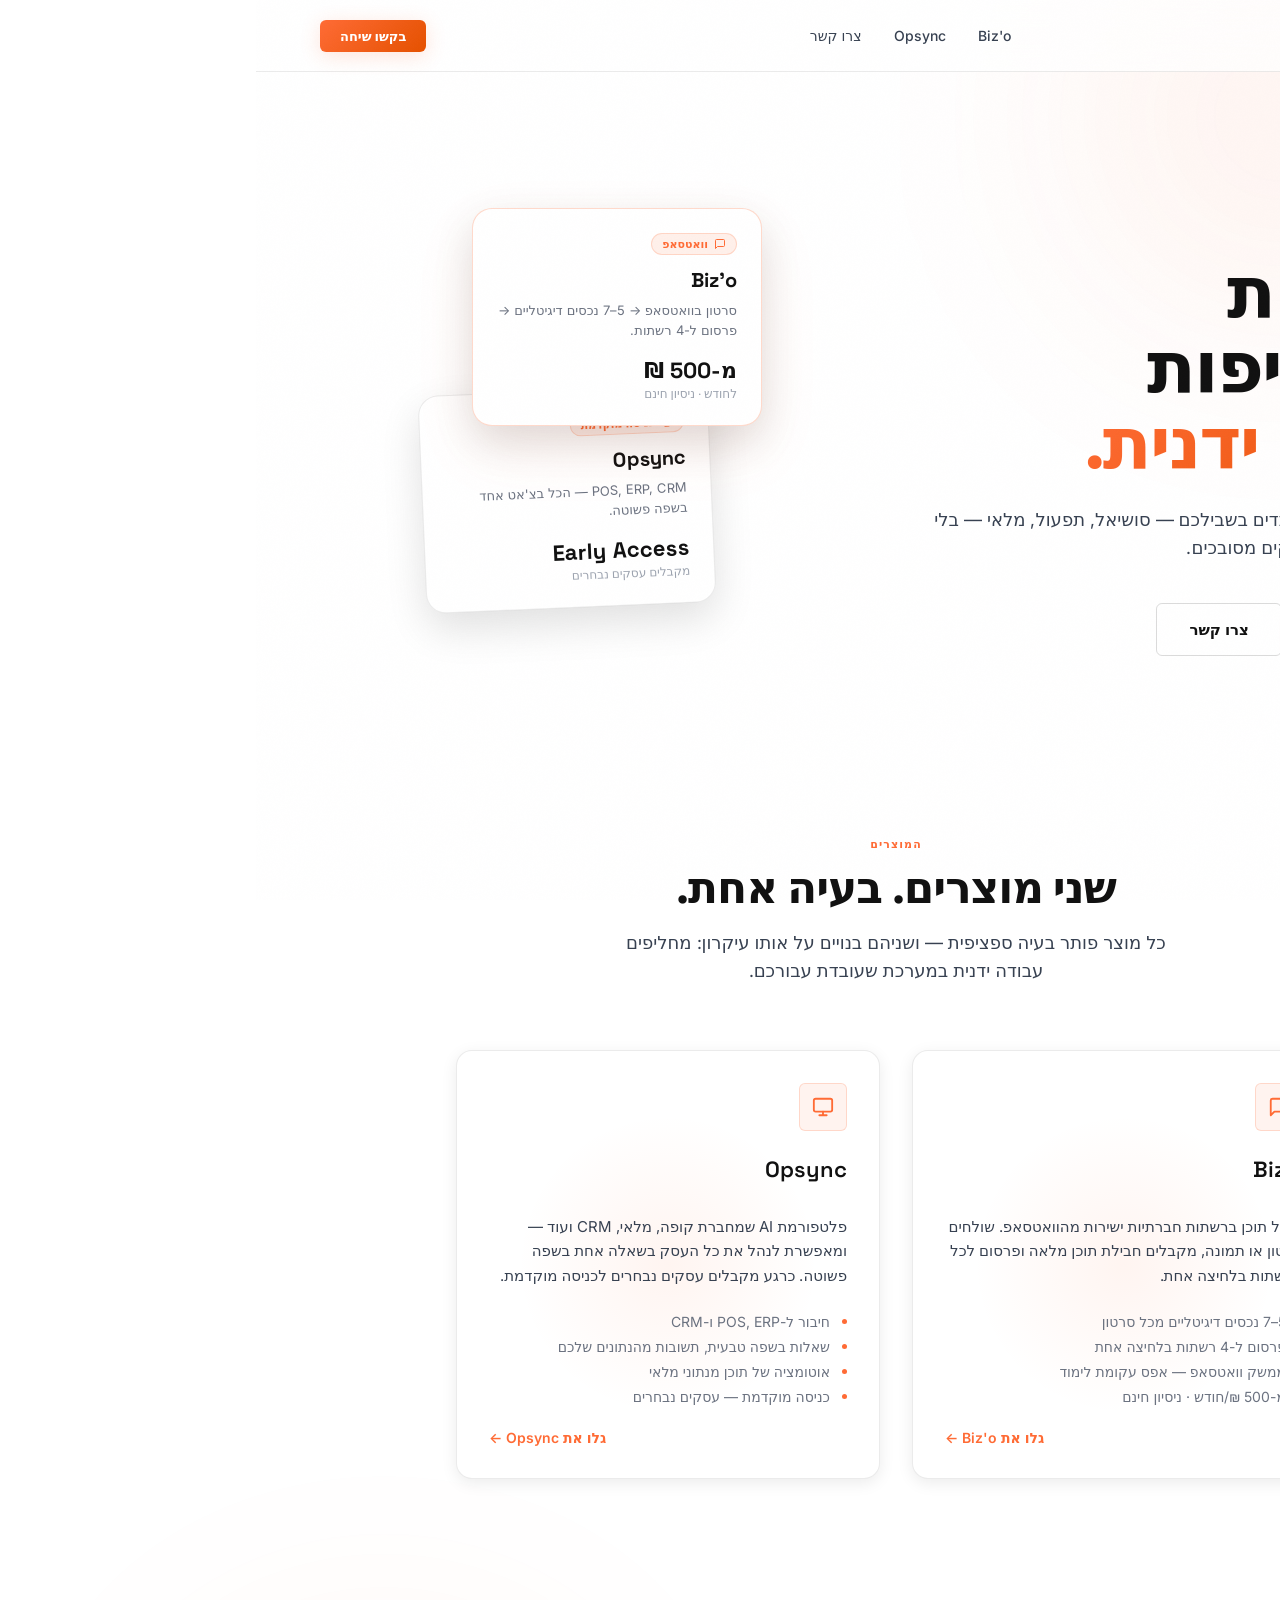
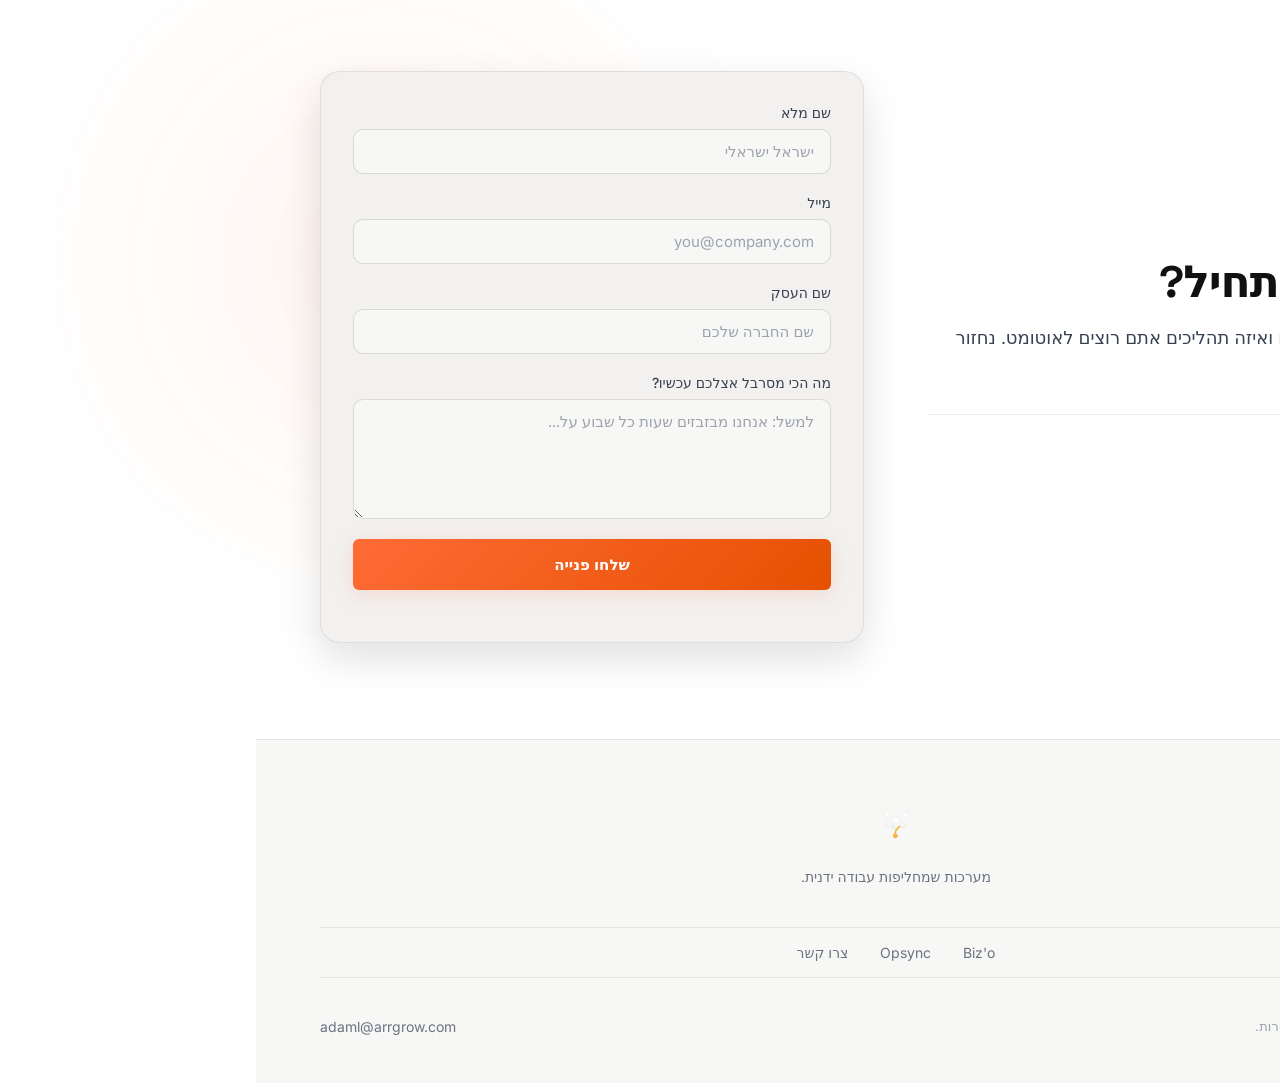
==== commit 7908580b: "fix: use black logo for light theme Co-Authored-By: Claude Sonnet 4.6 (1M context) <noreply@anthropi" ====
--- a/index.html
+++ b/index.html
@@ -20,7 +20,7 @@
   <header class="navbar" id="navbar">
     <div class="nav-container">
       <a href="index.html" class="nav-logo" aria-label="Arrgrow דף הבית">
-        <img src="assets/logo_horizontal_white_on_transparentwith_brand_name_.png" alt="Arrgrow" class="logo-img">
+        <img src="assets/logo_horizontal_black_on_transparentwith_brand_name_.png" alt="Arrgrow" class="logo-img">
       </a>
       <nav class="nav-links" id="nav-links" aria-label="ניווט ראשי">
         <a href="bizo.html" class="nav-link">Biz'o</a>
--- a/style.css
+++ b/style.css
@@ -11,29 +11,29 @@
   --arr-black-soft:   #0A0A0A;
   --arr-white:        #FFFFFF;
 
-  --bg:           #0A0A0A;
-  --bg-soft:      #111111;
-  --surface:      #161616;
-  --surface-2:    #1E1E1E;
-  --border:       rgba(255,255,255,0.07);
-  --border-strong:rgba(255,255,255,0.13);
-  --fg:           #FFFFFF;
-  --fg-muted:     #9CA3AF;
-  --fg-secondary: #C9CDD4;
-  --fg-disabled:  #4B5563;
+  --bg:           #FFFFFF;
+  --bg-soft:      #F7F7F5;
+  --surface:      #F2F1EF;
+  --surface-2:    #ECEAE6;
+  --border:       rgba(0,0,0,0.08);
+  --border-strong:rgba(0,0,0,0.14);
+  --fg:           #111111;
+  --fg-muted:     #6B7280;
+  --fg-secondary: #374151;
+  --fg-disabled:  #9CA3AF;
   --accent:       var(--arr-orange);
   --accent-hover: var(--arr-orange-light);
   --accent-press: var(--arr-orange-dark);
 
   --grad-primary: linear-gradient(135deg, #FF6B35 0%, #E55100 100%);
-  --grad-glow:    radial-gradient(closest-side, rgba(255,107,53,0.38), rgba(255,107,53,0) 70%);
-
-  --shadow-sm:  0 1px 2px rgba(0,0,0,0.5);
-  --shadow-md:  0 4px 12px rgba(0,0,0,0.6);
-  --shadow-lg:  0 16px 40px rgba(0,0,0,0.7);
-  --shadow-xl:  0 32px 80px rgba(0,0,0,0.8);
-  --glow-orange: 0 0 0 1px rgba(255,107,53,0.4), 0 8px 32px rgba(255,107,53,0.28);
-  --shadow-orange: 0 24px 64px rgba(255,107,53,0.1);
+  --grad-glow:    radial-gradient(closest-side, rgba(255,107,53,0.22), rgba(255,107,53,0) 70%);
+
+  --shadow-sm:  0 1px 3px rgba(0,0,0,0.08);
+  --shadow-md:  0 4px 12px rgba(0,0,0,0.10);
+  --shadow-lg:  0 16px 40px rgba(0,0,0,0.12);
+  --shadow-xl:  0 32px 80px rgba(0,0,0,0.14);
+  --glow-orange: 0 0 0 1px rgba(255,107,53,0.4), 0 8px 32px rgba(255,107,53,0.22);
+  --shadow-orange: 0 24px 64px rgba(255,107,53,0.08);
 
   --radius-xs:   2px;  --radius-sm:   6px;  --radius-md:   10px;
   --radius-lg:   14px; --radius-xl:   20px; --radius-2xl:  28px;
@@ -50,14 +50,14 @@
   --font-display: 'Space Grotesk', system-ui, sans-serif;
   --font-accent:  'Space Grotesk', system-ui, sans-serif;
 
-  --card-bg:     #161616;
-  --card-border: rgba(255,255,255,0.07);
+  --card-bg:     #FFFFFF;
+  --card-border: rgba(0,0,0,0.08);
   --card-radius: 16px;
-  --card-shadow: 0 4px 16px rgba(0,0,0,0.6);
-  --input-bg:    #0D0D0D;
-  --input-border:rgba(255,255,255,0.1);
+  --card-shadow: 0 4px 16px rgba(0,0,0,0.08);
+  --input-bg:    #F7F7F5;
+  --input-border:rgba(0,0,0,0.12);
   --input-radius:10px;
-  --success: #22C55E;
+  --success: #16A34A;
   --danger:  #E55100;
 }
 
@@ -90,7 +90,7 @@
 body::after {
   content: '';
   position: fixed; inset: 0; z-index: 9999;
-  pointer-events: none; opacity: 0.35;
+  pointer-events: none; opacity: 0.18;
   background-image: url("data:image/svg+xml,%3Csvg xmlns='http://www.w3.org/2000/svg' width='300' height='300'%3E%3Cfilter id='n'%3E%3CfeTurbulence type='fractalNoise' baseFrequency='0.75' numOctaves='4' stitchTiles='stitch'/%3E%3C/filter%3E%3Crect width='300' height='300' filter='url(%23n)' opacity='0.08'/%3E%3C/svg%3E");
 }
 
@@ -137,9 +137,9 @@
 .btn-primary:active { transform: translateY(0) scale(0.98); }
 .btn-ghost {
   background: transparent; color: var(--fg);
-  border: 1px solid rgba(255,255,255,0.14);
-}
-.btn-ghost:hover { background: rgba(255,255,255,0.05); border-color: rgba(255,255,255,0.28); transform: translateY(-2px); }
+  border: 1px solid rgba(0,0,0,0.14);
+}
+.btn-ghost:hover { background: rgba(0,0,0,0.04); border-color: rgba(0,0,0,0.28); transform: translateY(-2px); }
 .btn-ghost:active { transform: translateY(0) scale(0.98); }
 .btn-sm   { padding: var(--space-2) var(--space-5); font-size: 13px; }
 .btn-block { display: flex; width: 100%; }
@@ -147,11 +147,11 @@
 /* ─── Navbar ──────────────────────────────────────────────── */
 .navbar {
   position: fixed; top: 0; left: 0; width: 100%; height: 72px; z-index: 1000;
-  background: rgba(10,10,10,0.55); backdrop-filter: blur(18px); -webkit-backdrop-filter: blur(18px);
+  background: rgba(255,255,255,0.75); backdrop-filter: blur(18px); -webkit-backdrop-filter: blur(18px);
   border-bottom: 1px solid var(--border);
   transition: background var(--dur-base) var(--ease-out);
 }
-.navbar.scrolled { background: rgba(10,10,10,0.88); box-shadow: var(--shadow-md); }
+.navbar.scrolled { background: rgba(255,255,255,0.95); box-shadow: var(--shadow-md); }
 .nav-container {
   height: 100%; display: flex; align-items: center; justify-content: space-between;
   max-width: 1200px; margin: 0 auto; padding: 0 var(--space-6);
@@ -185,27 +185,27 @@
 /* ─── Phone frame mockup ──────────────────────────────────── */
 .phone-frame {
   width: 268px;
-  background: #111;
+  background: #E8E8E8;
   border-radius: 48px;
-  border: 1px solid rgba(255,255,255,0.11);
+  border: 1px solid rgba(0,0,0,0.1);
   box-shadow:
-    0 0 0 6px #0a0a0a,
-    0 0 0 7px rgba(255,255,255,0.05),
-    0 48px 96px rgba(0,0,0,0.85),
+    0 0 0 6px #D0D0D0,
+    0 0 0 7px rgba(0,0,0,0.06),
+    0 48px 96px rgba(0,0,0,0.18),
     var(--shadow-orange);
   padding: 14px 10px 10px;
   position: relative;
 }
 .phone-notch {
   width: 78px; height: 24px;
-  background: #0a0a0a; border-radius: var(--radius-pill);
+  background: #C8C8C8; border-radius: var(--radius-pill);
   margin: 0 auto 10px;
   display: flex; align-items: center; justify-content: center; gap: 6px;
-  border: 1px solid rgba(255,255,255,0.06);
-}
-.phone-camera { width: 8px; height: 8px; background: #1f1f1f; border-radius: 50%; border: 1px solid rgba(255,255,255,0.08); }
+  border: 1px solid rgba(0,0,0,0.08);
+}
+.phone-camera { width: 8px; height: 8px; background: #B0B0B0; border-radius: 50%; border: 1px solid rgba(0,0,0,0.1); }
 .phone-screen {
-  border-radius: 34px; overflow: hidden; height: 532px; background: #000;
+  border-radius: 34px; overflow: hidden; height: 532px; background: #111;
   position: relative;
 }
 .hero-video-wrap {
@@ -218,18 +218,18 @@
 .hero-video-wrap video {
   width: 100%; display: block;
 }
-.phone-home-bar { width: 100px; height: 4px; background: rgba(255,255,255,0.18); border-radius: var(--radius-pill); margin: 8px auto 0; }
+.phone-home-bar { width: 100px; height: 4px; background: rgba(0,0,0,0.15); border-radius: var(--radius-pill); margin: 8px auto 0; }
 
 /* ─── Opsync chat mockup ──────────────────────────────────── */
 .mockup-chat-window {
   width: 340px;
-  background: #111; border-radius: var(--radius-2xl);
-  border: 1px solid rgba(255,255,255,0.08);
-  box-shadow: 0 48px 96px rgba(0,0,0,0.8), var(--shadow-orange);
+  background: #FFFFFF; border-radius: var(--radius-2xl);
+  border: 1px solid rgba(0,0,0,0.08);
+  box-shadow: 0 48px 96px rgba(0,0,0,0.14), var(--shadow-orange);
   overflow: hidden;
 }
 .mockup-topbar {
-  padding: var(--space-3) var(--space-5); background: #161616;
+  padding: var(--space-3) var(--space-5); background: #F2F1EF;
   border-bottom: 1px solid var(--border);
   display: flex; align-items: center; gap: var(--space-3);
 }
@@ -255,7 +255,7 @@
   border-radius: var(--radius-lg) var(--radius-sm) var(--radius-lg) var(--radius-lg);
 }
 .mmsg--s {
-  background: #1a1a1a; border: 1px solid var(--border); color: var(--fg-secondary);
+  background: #F2F1EF; border: 1px solid var(--border); color: var(--fg-secondary);
   align-self: flex-start;
   border-radius: var(--radius-sm) var(--radius-lg) var(--radius-lg) var(--radius-lg);
 }
@@ -266,7 +266,7 @@
 .mdata-bar { height: 3px; border-radius: 2px; background: rgba(255,107,53,0.15); margin-top: 4px; }
 .mdata-fill { height: 100%; border-radius: 2px; background: var(--accent); }
 .mockup-input-bar {
-  padding: var(--space-3) var(--space-4); background: #0d0d0d;
+  padding: var(--space-3) var(--space-4); background: #F7F7F5;
   border-top: 1px solid var(--border);
   display: flex; align-items: center; gap: var(--space-3);
 }
@@ -411,7 +411,7 @@
 .detail-label { font-size: 11px; text-transform: uppercase; letter-spacing: 0.1em; }
 .detail-value a { color: var(--accent); text-decoration: none; font-weight: 600; transition: color var(--dur-fast); }
 .detail-value a:hover { color: var(--accent-hover); }
-.contact-form-container { background: #111; border: 1px solid var(--border); border-radius: var(--radius-xl); padding: var(--space-8); box-shadow: var(--shadow-lg); }
+.contact-form-container { background: var(--surface); border: 1px solid var(--border); border-radius: var(--radius-xl); padding: var(--space-8); box-shadow: var(--shadow-lg); }
 .contact-form { display: flex; flex-direction: column; gap: var(--space-5); }
 .form-group   { display: flex; flex-direction: column; gap: var(--space-2); }
 .form-label   { font-weight: 500; color: var(--fg-secondary); font-size: 14px; }
@@ -426,17 +426,17 @@
 /* ─── FAQ ─────────────────────────────────────────────────── */
 .faq-section { position: relative; padding: var(--space-24) 0; z-index: 1; }
 .faq-grid { display: grid; grid-template-columns: repeat(2,1fr); gap: var(--space-5); margin-top: var(--space-12); }
-.faq-item { background: #111; border: 1px solid var(--border); border-radius: var(--radius-lg); padding: var(--space-6); transition: border-color var(--dur-base); }
-.faq-item:hover { border-color: rgba(255,255,255,0.12); }
+.faq-item { background: var(--surface); border: 1px solid var(--border); border-radius: var(--radius-lg); padding: var(--space-6); transition: border-color var(--dur-base); }
+.faq-item:hover { border-color: rgba(0,0,0,0.18); }
 .faq-question { font-family: var(--font-display); font-size: 15px; font-weight: 600; color: var(--fg); margin-bottom: var(--space-3); margin-top: 0; }
 .faq-answer   { font-size: 14px; line-height: 1.7; color: var(--fg-secondary); margin: 0; }
 
 /* ─── Pricing ─────────────────────────────────────────────── */
 .pricing-section { position: relative; padding: var(--space-24) 0; z-index: 1; }
 .pricing-grid { display: grid; grid-template-columns: 1fr 1.06fr 1fr; gap: var(--space-5); align-items: start; margin-top: var(--space-12); }
-.pricing-card { background: #111; border: 1px solid var(--border); border-radius: var(--radius-xl); padding: var(--space-8); position: relative; transition: transform var(--dur-base) var(--ease-out); }
+.pricing-card { background: var(--card-bg); border: 1px solid var(--border); border-radius: var(--radius-xl); padding: var(--space-8); position: relative; transition: transform var(--dur-base) var(--ease-out); }
 .pricing-card:hover { transform: translateY(-4px); }
-.pricing-card--featured { background: linear-gradient(160deg,#1c1510 0%,#111 60%); border-color: rgba(255,107,53,0.38); box-shadow: 0 0 0 1px rgba(255,107,53,0.12), 0 24px 48px rgba(0,0,0,0.7), 0 0 48px rgba(255,107,53,0.05); }
+.pricing-card--featured { background: linear-gradient(160deg,#FFF5F0 0%,#FFFFFF 60%); border-color: rgba(255,107,53,0.38); box-shadow: 0 0 0 1px rgba(255,107,53,0.12), 0 24px 48px rgba(0,0,0,0.10), 0 0 48px rgba(255,107,53,0.06); }
 .pricing-badge { position: absolute; top: -13px; right: 50%; transform: translateX(50%); background: var(--grad-primary); color: #fff; font-size: 10px; font-weight: 700; letter-spacing: 0.06em; text-transform: uppercase; padding: var(--space-1) var(--space-4); border-radius: var(--radius-pill); white-space: nowrap; }
 .pricing-tier-name    { font-family: var(--font-accent); font-size: 11px; font-weight: 600; color: var(--accent); text-transform: uppercase; letter-spacing: 0.1em; margin-bottom: var(--space-2); }
 .pricing-tier-tagline { font-size: 13px; color: var(--fg-muted); margin-bottom: var(--space-6); line-height: 1.55; }
@@ -479,7 +479,7 @@
 .ea-perk-dot { width: 4px; height: 4px; border-radius: 50%; background: var(--accent); flex-shrink: 0; }
 
 /* ─── Footer ──────────────────────────────────────────────── */
-.footer { position: relative; padding: var(--space-16) 0 var(--space-12); background: #000; border-top: 1px solid var(--border); z-index: 1; }
+.footer { position: relative; padding: var(--space-16) 0 var(--space-12); background: var(--bg-soft); border-top: 1px solid var(--border); z-index: 1; }
 .footer-container { display: flex; flex-direction: column; gap: var(--space-10); }
 .footer-brand { text-align: center; max-width: 400px; margin: 0 auto; }
 .footer-logo  { height: 42px; width: auto; margin-bottom: var(--space-4); }
@@ -568,7 +568,7 @@
 .integration-names { display: flex; gap: var(--space-2); flex-wrap: wrap; }
 .integration-names span {
   font-size: 13px; font-weight: 500; color: var(--fg-secondary);
-  background: rgba(255,255,255,0.05); border: 1px solid var(--border);
+  background: var(--surface-2); border: 1px solid var(--border);
   border-radius: var(--radius-sm); padding: 2px 8px;
 }
 
@@ -613,8 +613,8 @@
   .contact-grid { grid-template-columns: 1fr; gap: var(--space-12); }
 }
 @media (max-width: 768px) {
-  .nav-links { position: fixed; top: 72px; left: 100%; width: 100%; height: calc(100vh - 72px); background: rgba(10,10,10,0.97); backdrop-filter: blur(20px); flex-direction: column; align-items: center; justify-content: center; gap: var(--space-10); z-index: 999; transition: left var(--dur-slow) var(--ease-out); }
-  .nav-links.active { left: 0; }
+  .nav-links { position: fixed; top: 72px; left: 0; width: 100%; height: calc(100vh - 72px); background: rgba(255,255,255,0.97); backdrop-filter: blur(20px); flex-direction: column; align-items: center; justify-content: center; gap: var(--space-10); z-index: 999; transform: translateX(100%); transition: transform var(--dur-slow) var(--ease-out); }
+  .nav-links.active { transform: translateX(0); }
   .mobile-menu-btn { display: flex; }
   .mobile-menu-btn.active .bar:nth-child(1) { transform: rotate(45deg) translate(5px,5px); }
   .mobile-menu-btn.active .bar:nth-child(2) { opacity: 0; }
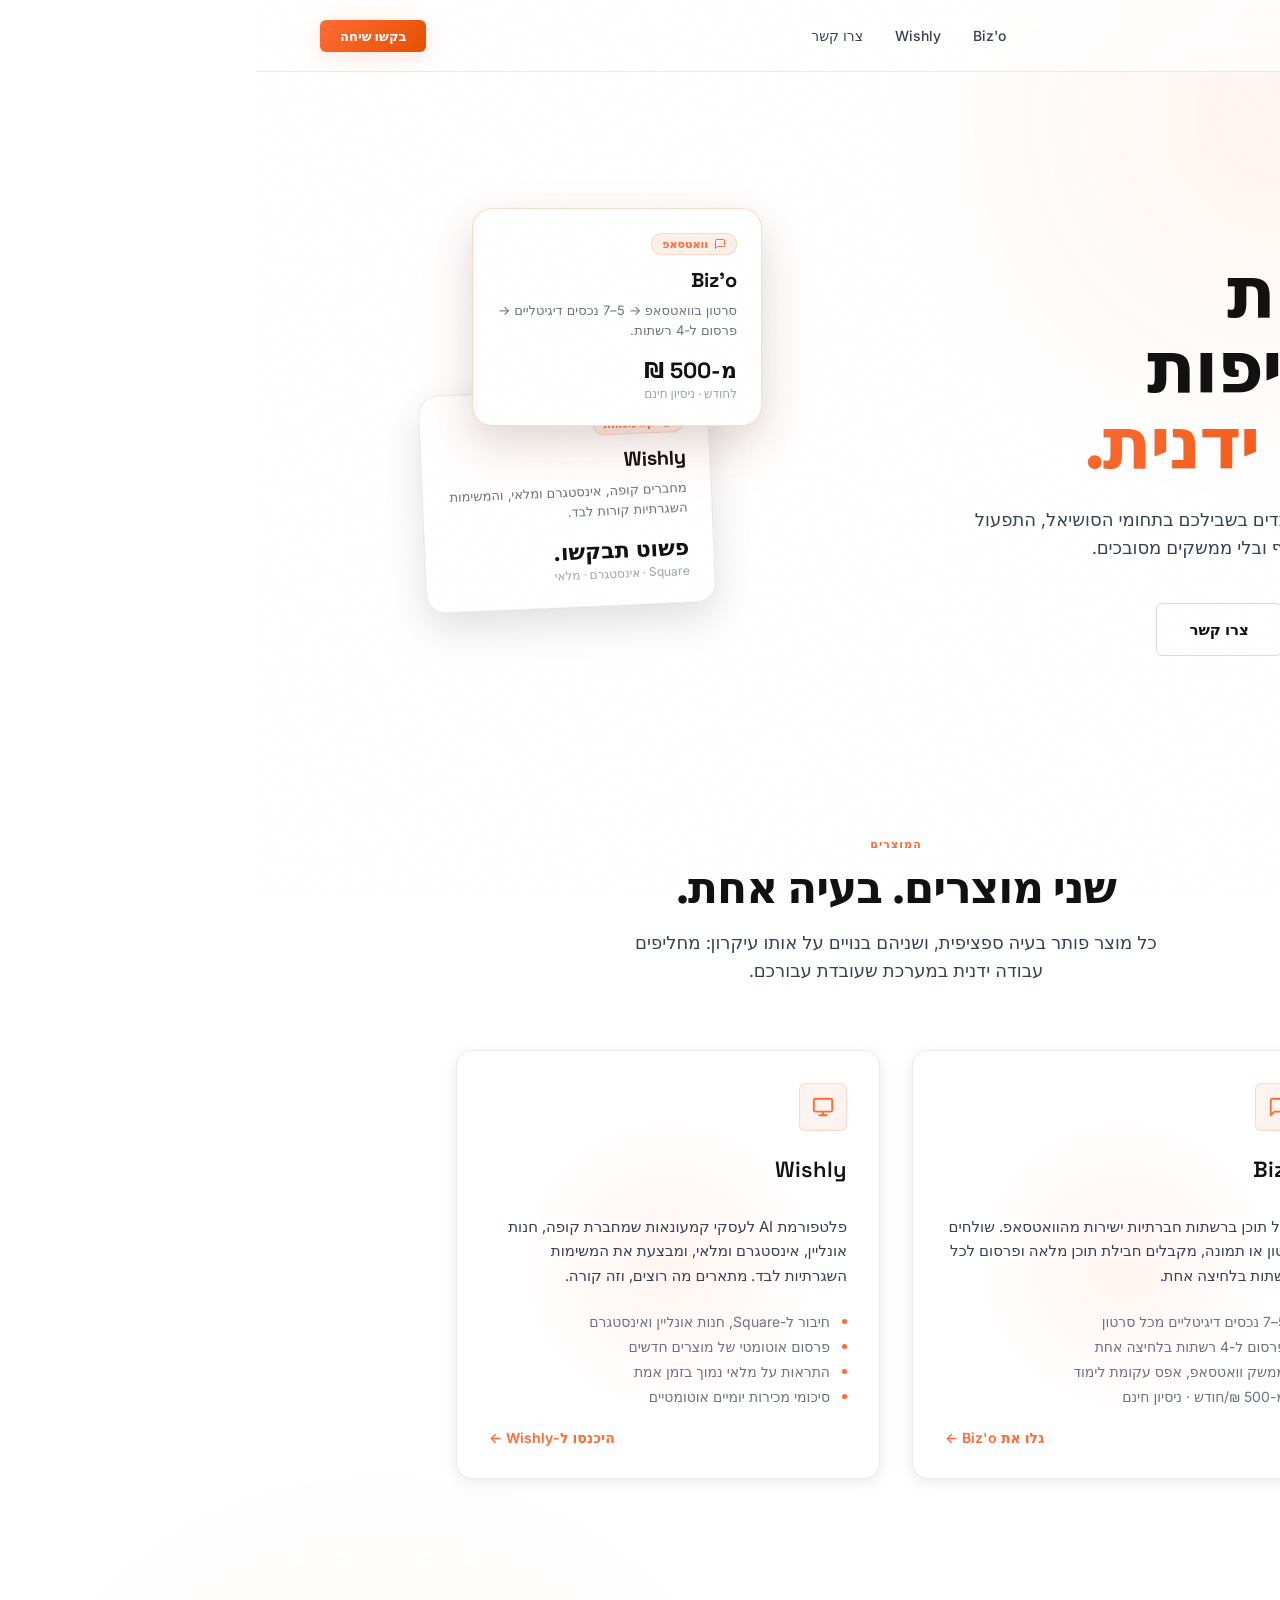
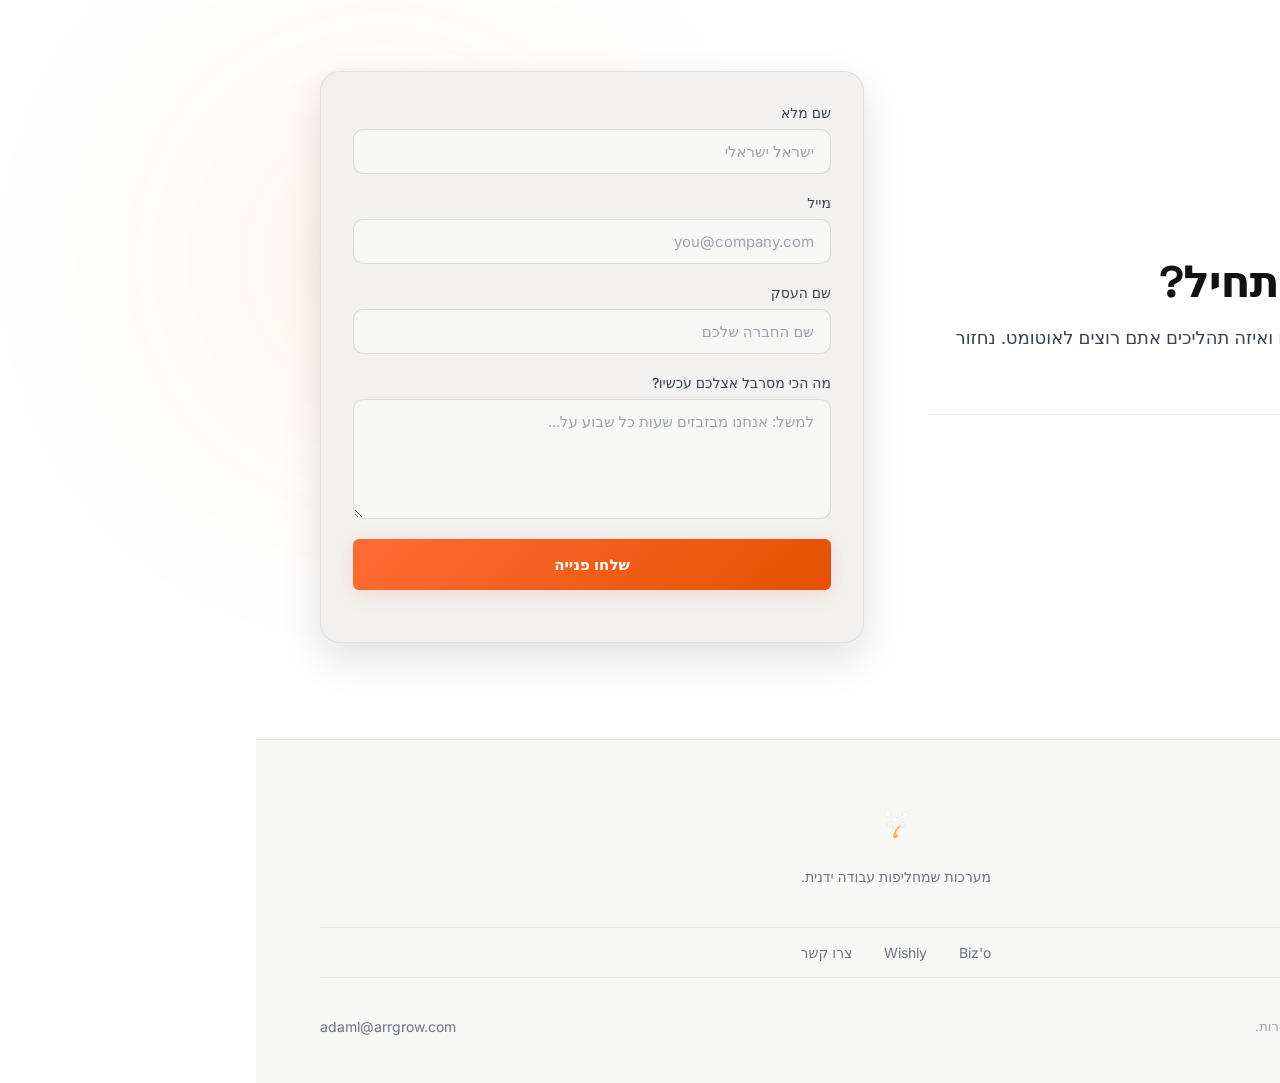
==== commit ec15cb3c: "feat: rebrand Opsync to Wishly across homepage Replace Opsync product with Wishly (retail AI: Square" ====
--- a/index.html
+++ b/index.html
@@ -3,9 +3,9 @@
 <head>
   <meta charset="UTF-8">
   <meta name="viewport" content="width=device-width, initial-scale=1.0">
-  <title>Arrgrow — מערכות AI לעסקים ישראלים</title>
+  <title>Arrgrow: מערכות AI לעסקים ישראלים</title>
   <meta name="description" content="Arrgrow בונה מוצרי תוכנה שמחליפים עבודה ידנית ומאפשרים לעסקים ישראלים לצמוח בלי להוסיף כוח אדם.">
-  <meta property="og:title" content="Arrgrow — מערכות AI לעסקים ישראלים">
+  <meta property="og:title" content="Arrgrow: מערכות AI לעסקים ישראלים">
   <meta property="og:description" content="שני מוצרים. בעיה אחת: עבודה ידנית שאפשר להחליף במערכת.">
   <meta property="og:type" content="website">
   <link rel="icon" type="image/png" href="assets/white_on_black_favicon.png">
@@ -24,7 +24,7 @@
       </a>
       <nav class="nav-links" id="nav-links" aria-label="ניווט ראשי">
         <a href="bizo.html" class="nav-link">Biz'o</a>
-        <a href="opsync.html" class="nav-link">Opsync</a>
+        <a href="https://www.wishly.biz" class="nav-link">Wishly</a>
         <a href="#contact" class="nav-link">צרו קשר</a>
       </nav>
       <div class="nav-cta-container">
@@ -49,7 +49,7 @@
               <span class="arr-text-gradient">עבודה ידנית.</span>
             </h1>
             <p class="arr-body-lg hero-subtitle">
-              Arrgrow בונה כלים שעובדים בשבילכם — סושיאל, תפעול, מלאי — בלי כוח אדם נוסף ובלי ממשקים מסובכים.
+              Arrgrow בונה כלים שעובדים בשבילכם בתחומי הסושיאל, התפעול והמלאי, בלי כוח אדם נוסף ובלי ממשקים מסובכים.
             </p>
             <div class="hero-actions">
               <a href="#products" class="btn btn-primary">גלו את המוצרים</a>
@@ -72,12 +72,12 @@
               <div class="hpc hpc--opsync">
                 <div class="hpc-badge">
                   <svg width="12" height="12" viewBox="0 0 24 24" fill="none"><rect x="2" y="3" width="20" height="14" rx="2" stroke="currentColor" stroke-width="2"/><path d="M8 21h8M12 17v4" stroke="currentColor" stroke-width="2" stroke-linecap="round"/></svg>
-                  כניסה מוקדמת
+                  קמעונאות
                 </div>
-                <div class="hpc-name">Opsync</div>
-                <div class="hpc-desc">POS, ERP, CRM — הכל בצ'אט אחד בשפה פשוטה.</div>
-                <div class="hpc-price">Early Access</div>
-                <div class="hpc-note">מקבלים עסקים נבחרים</div>
+                <div class="hpc-name">Wishly</div>
+                <div class="hpc-desc">מחברים קופה, אינסטגרם ומלאי, והמשימות השגרתיות קורות לבד.</div>
+                <div class="hpc-price">פשוט תבקשו.</div>
+                <div class="hpc-note">Square · אינסטגרם · מלאי</div>
               </div>
             </div>
           </div>
@@ -91,7 +91,7 @@
         <div class="section-header">
           <span class="arr-eyebrow">המוצרים</span>
           <h2 class="arr-h2 section-title">שני מוצרים. בעיה אחת.</h2>
-          <p class="arr-body-lg section-subtitle">כל מוצר פותר בעיה ספציפית — ושניהם בנויים על אותו עיקרון: מחליפים עבודה ידנית במערכת שעובדת עבורכם.</p>
+          <p class="arr-body-lg section-subtitle">כל מוצר פותר בעיה ספציפית, ושניהם בנויים על אותו עיקרון: מחליפים עבודה ידנית במערכת שעובדת עבורכם.</p>
         </div>
 
         <div class="offerings-grid offerings-grid--two">
@@ -106,7 +106,7 @@
               <ul class="card-features">
                 <li><span class="bullet" aria-hidden="true"></span>5–7 נכסים דיגיטליים מכל סרטון</li>
                 <li><span class="bullet" aria-hidden="true"></span>פרסום ל-4 רשתות בלחיצה אחת</li>
-                <li><span class="bullet" aria-hidden="true"></span>ממשק וואטסאפ — אפס עקומת לימוד</li>
+                <li><span class="bullet" aria-hidden="true"></span>ממשק וואטסאפ, אפס עקומת לימוד</li>
                 <li><span class="bullet" aria-hidden="true"></span>מ-500 ₪/חודש · ניסיון חינם</li>
               </ul>
               <a href="bizo.html" class="card-cta">גלו את Biz'o ←</a>
@@ -119,15 +119,15 @@
               <div class="card-icon">
                 <svg width="22" height="22" viewBox="0 0 24 24" fill="none"><rect x="2" y="3" width="20" height="14" rx="2" stroke="#FF6B35" stroke-width="2"/><path d="M8 21h8M12 17v4" stroke="#FF6B35" stroke-width="2" stroke-linecap="round"/></svg>
               </div>
-              <h3 class="arr-h4 card-title">Opsync</h3>
-              <p class="card-description">פלטפורמת AI שמחברת קופה, מלאי, CRM ועוד — ומאפשרת לנהל את כל העסק בשאלה אחת בשפה פשוטה. כרגע מקבלים עסקים נבחרים לכניסה מוקדמת.</p>
+              <h3 class="arr-h4 card-title">Wishly</h3>
+              <p class="card-description">פלטפורמת AI לעסקי קמעונאות שמחברת קופה, חנות אונליין, אינסטגרם ומלאי, ומבצעת את המשימות השגרתיות לבד. מתארים מה רוצים, וזה קורה.</p>
               <ul class="card-features">
-                <li><span class="bullet" aria-hidden="true"></span>חיבור ל-POS, ERP ו-CRM</li>
-                <li><span class="bullet" aria-hidden="true"></span>שאלות בשפה טבעית, תשובות מהנתונים שלכם</li>
-                <li><span class="bullet" aria-hidden="true"></span>אוטומציה של תוכן מנתוני מלאי</li>
-                <li><span class="bullet" aria-hidden="true"></span>כניסה מוקדמת — עסקים נבחרים</li>
+                <li><span class="bullet" aria-hidden="true"></span>חיבור ל-Square, חנות אונליין ואינסטגרם</li>
+                <li><span class="bullet" aria-hidden="true"></span>פרסום אוטומטי של מוצרים חדשים</li>
+                <li><span class="bullet" aria-hidden="true"></span>התראות על מלאי נמוך בזמן אמת</li>
+                <li><span class="bullet" aria-hidden="true"></span>סיכומי מכירות יומיים אוטומטיים</li>
               </ul>
-              <a href="opsync.html" class="card-cta">גלו את Opsync ←</a>
+              <a href="https://www.wishly.biz" class="card-cta">היכנסו ל-Wishly ←</a>
             </div>
           </div>
         </div>
@@ -184,7 +184,7 @@
       </div>
       <div class="footer-links-group">
         <a href="bizo.html" class="footer-link">Biz'o</a>
-        <a href="opsync.html" class="footer-link">Opsync</a>
+        <a href="https://www.wishly.biz" class="footer-link">Wishly</a>
         <a href="#contact" class="footer-link">צרו קשר</a>
       </div>
       <div class="footer-meta">
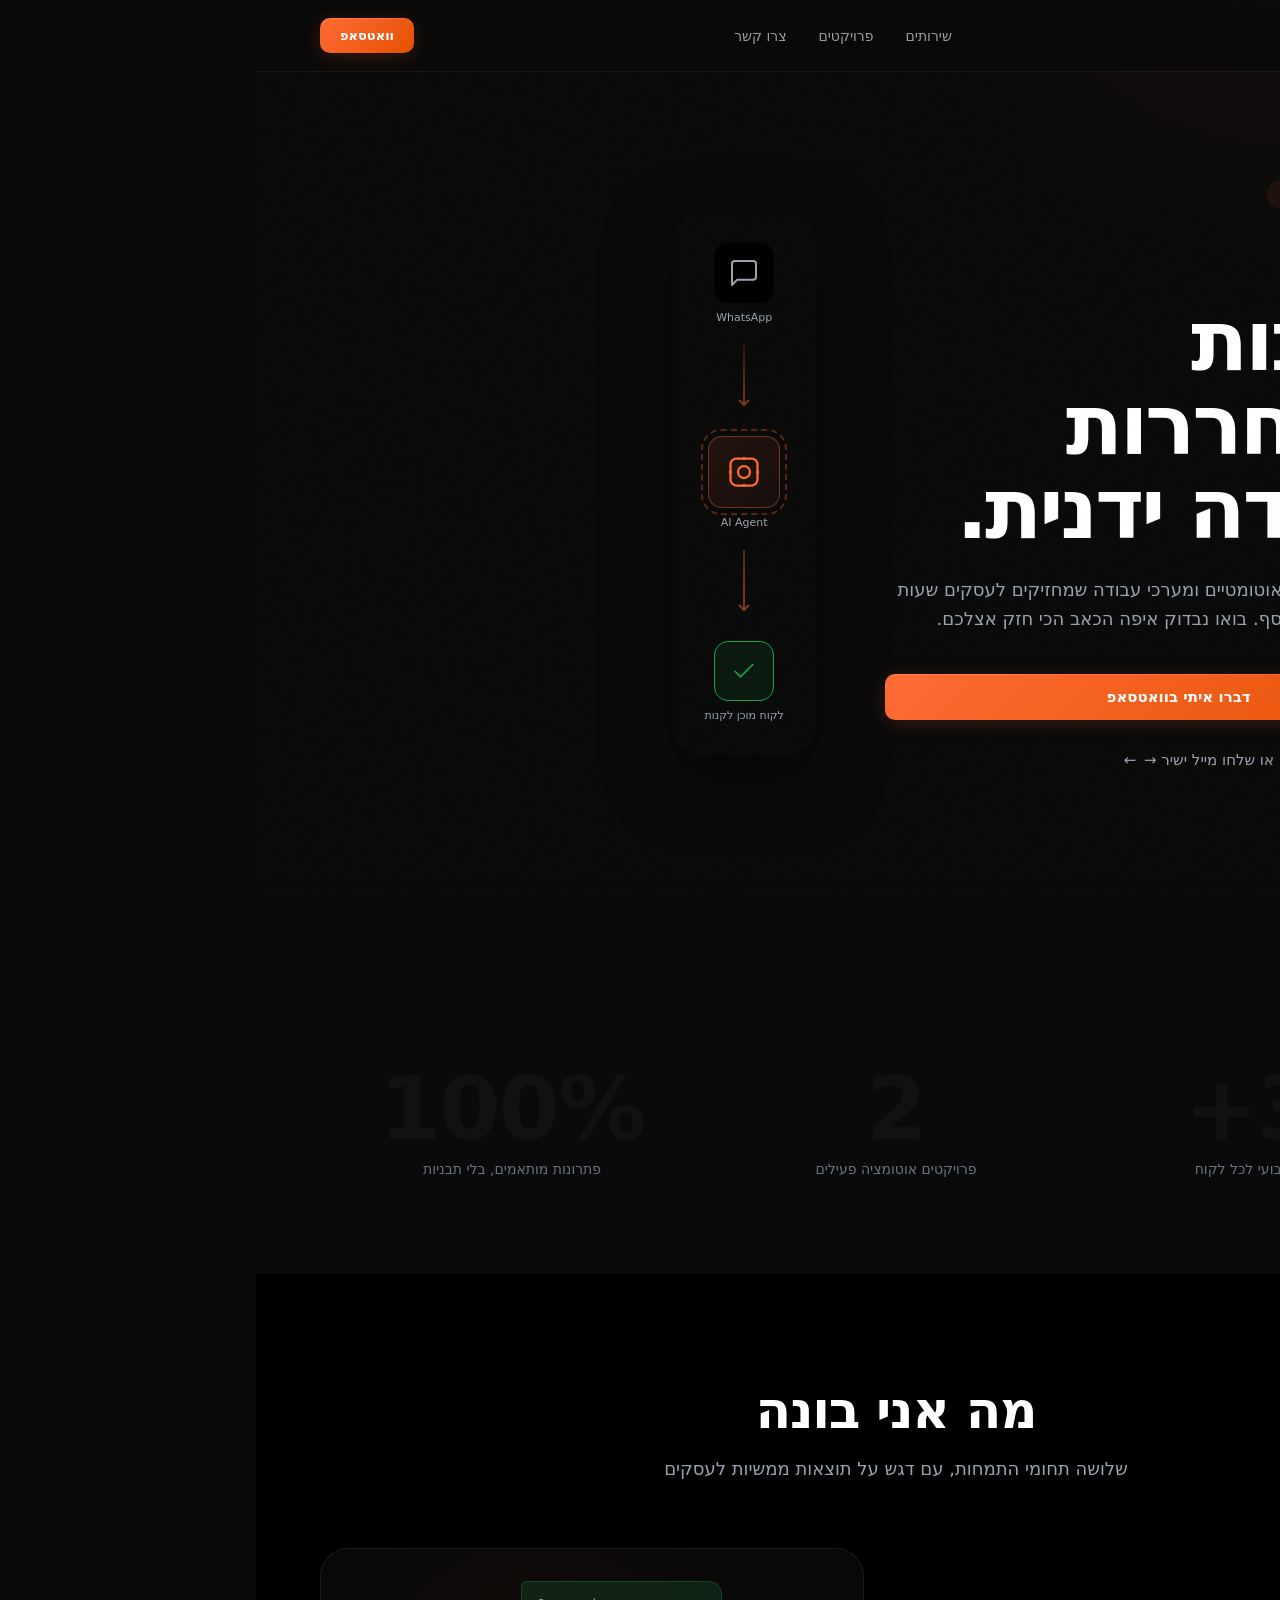
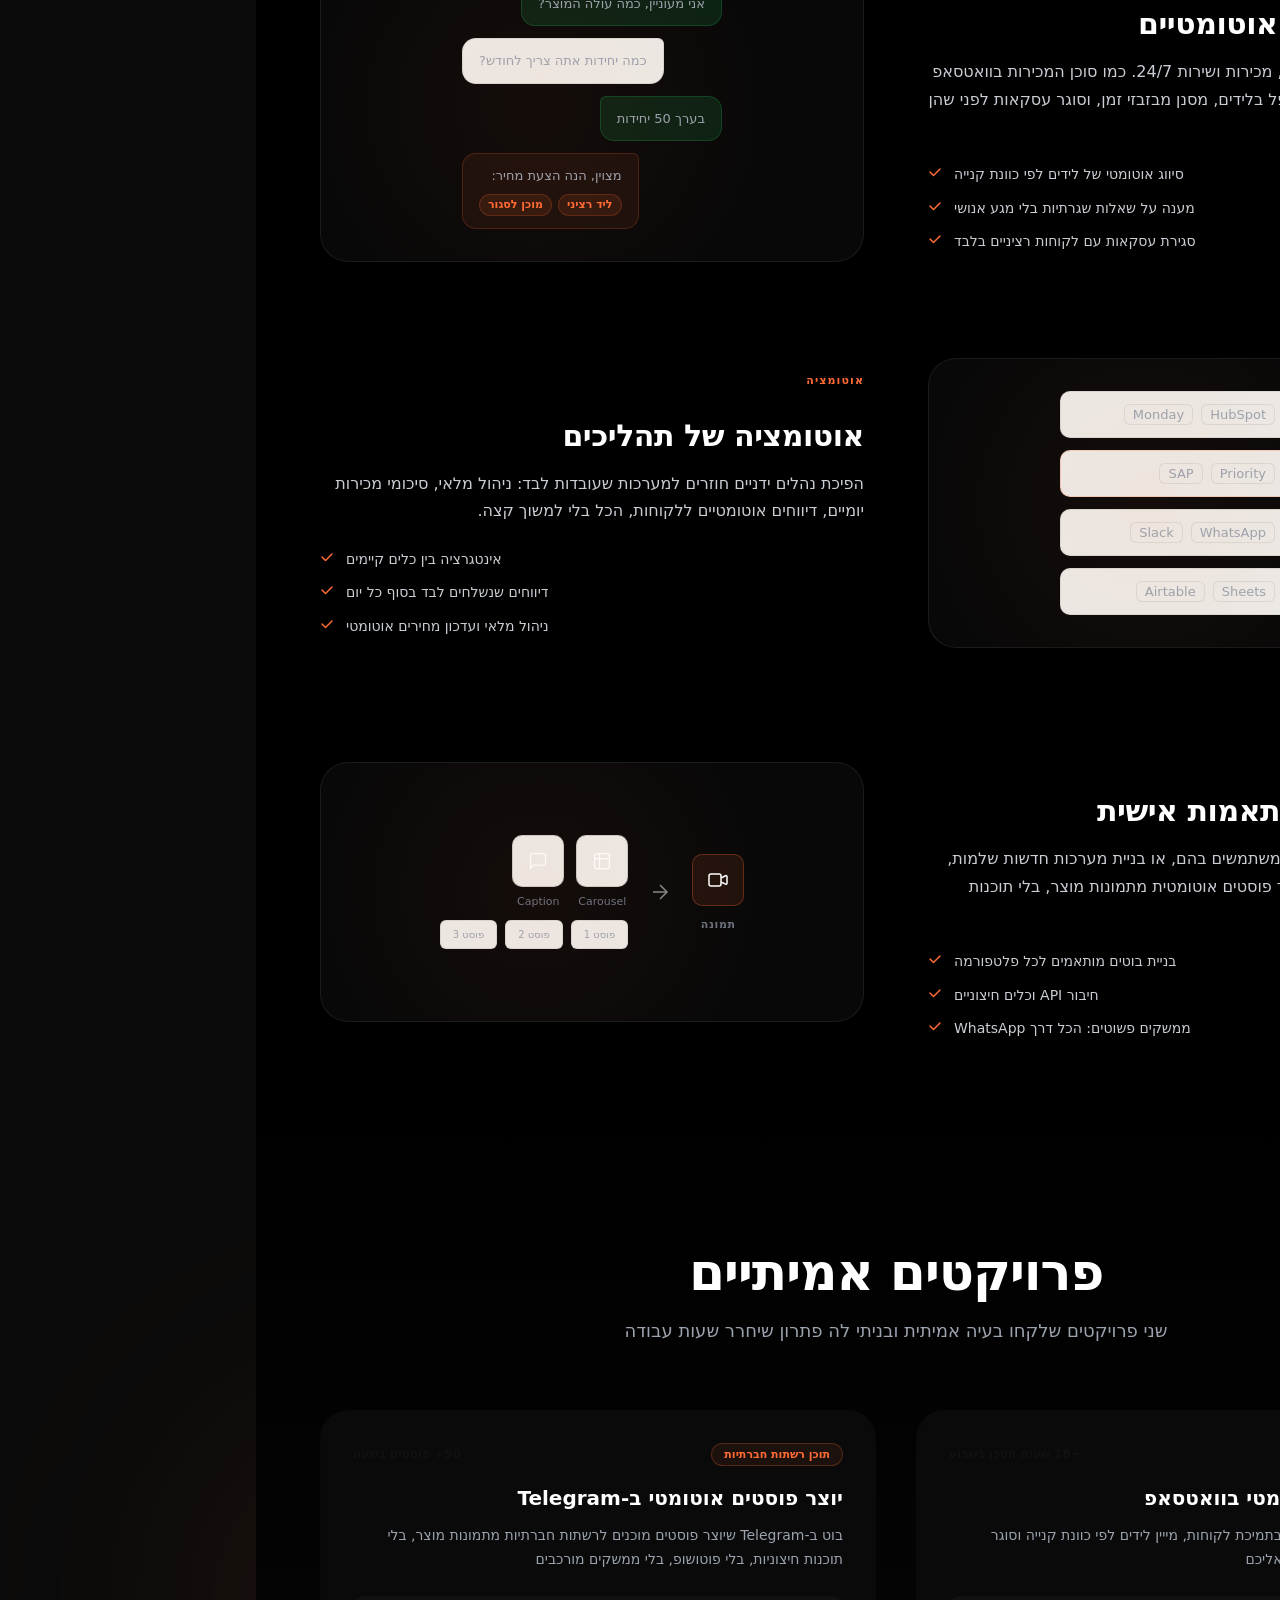
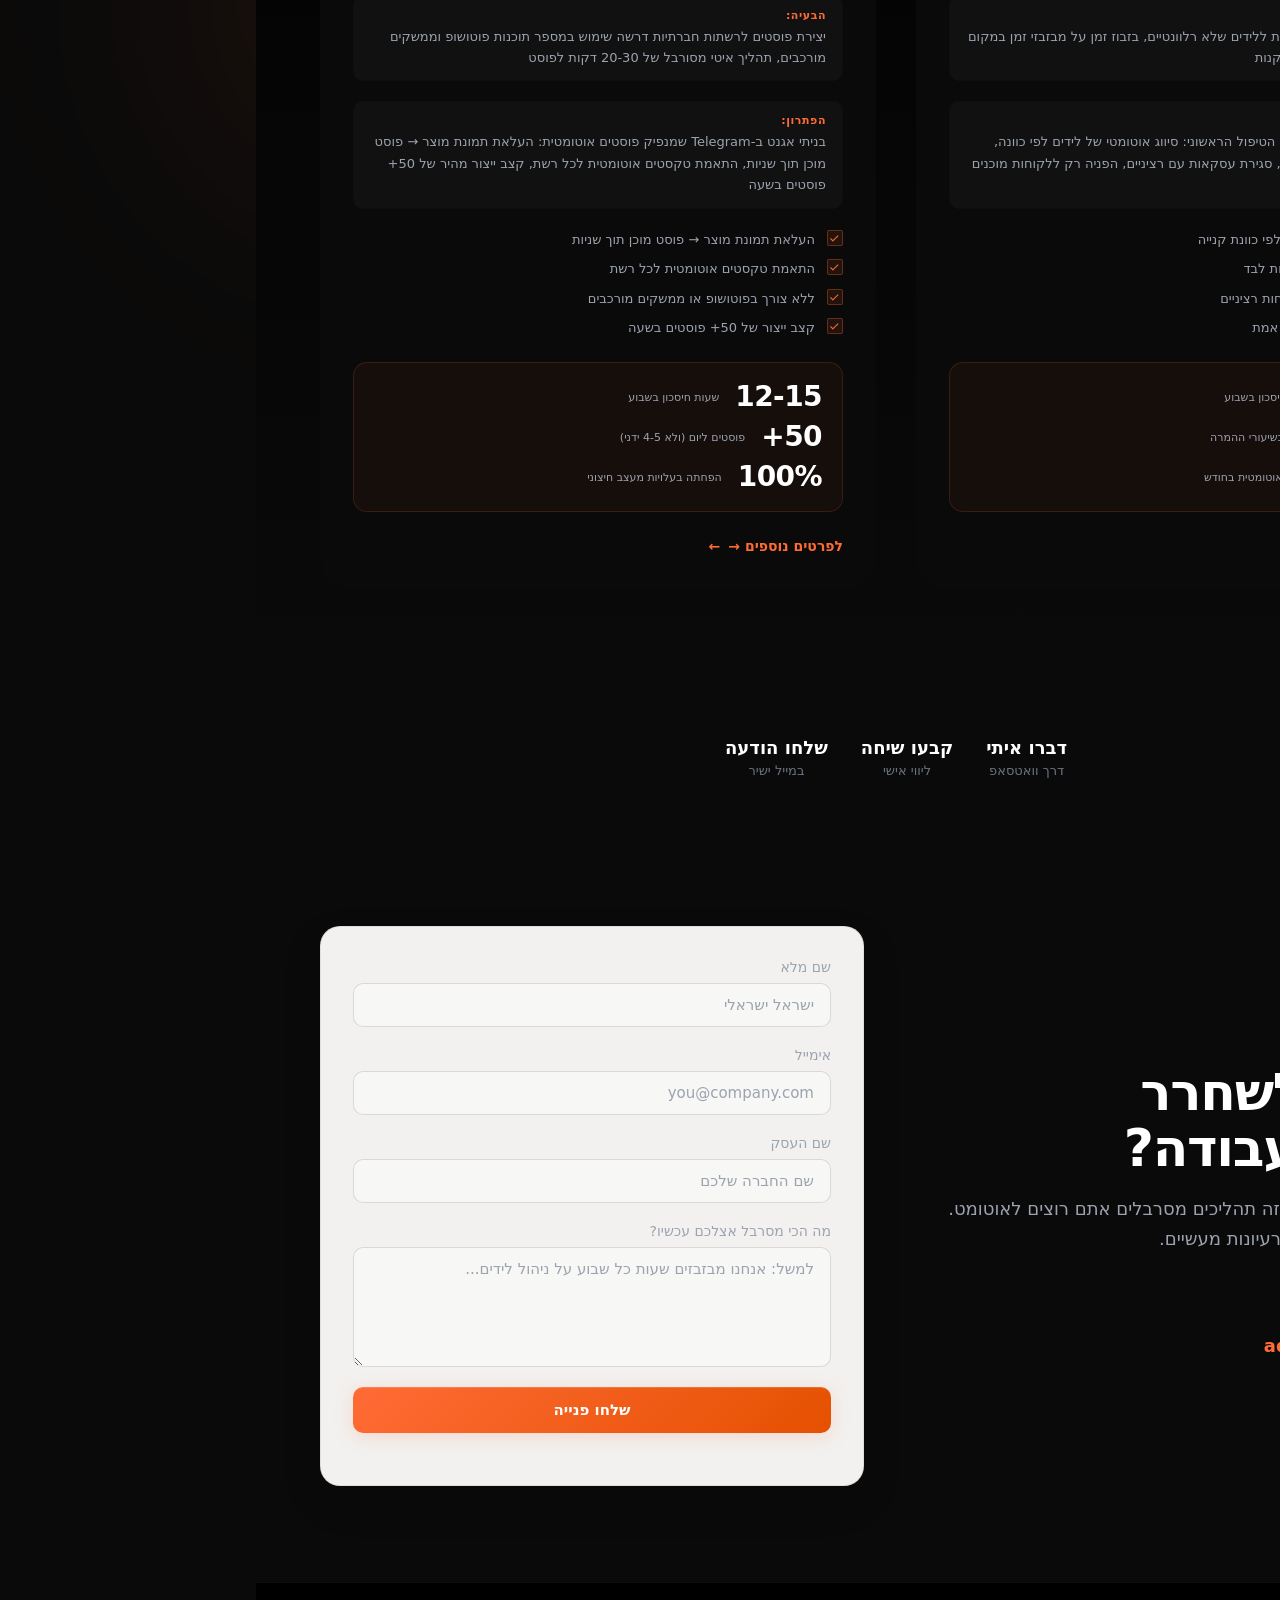
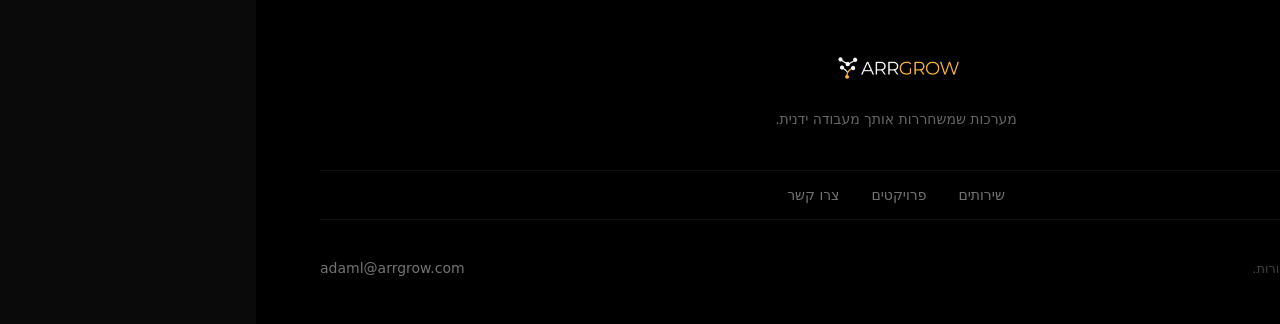
==== commit ea5cfc7b: "fix: update WhatsApp number, brighten gray text, fix favicon, swap logo assets - Replace placeholder" ====
--- a/index.html
+++ b/index.html
@@ -3,13 +3,16 @@
 <head>
   <meta charset="UTF-8">
   <meta name="viewport" content="width=device-width, initial-scale=1.0">
-  <title>Arrgrow: מערכות AI לעסקים ישראלים</title>
-  <meta name="description" content="Arrgrow בונה מוצרי תוכנה שמחליפים עבודה ידנית ומאפשרים לעסקים ישראלים לצמוח בלי להוסיף כוח אדם.">
-  <meta property="og:title" content="Arrgrow: מערכות AI לעסקים ישראלים">
-  <meta property="og:description" content="שני מוצרים. בעיה אחת: עבודה ידנית שאפשר להחליף במערכת.">
+  <title>Arrgrow: אוטומציה ומערכי AI לעסקים</title>
+  <meta name="description" content="אני בונה מערכות אוטומציה וסוכני AI שמחליפים עבודה ידנית ומשחררות לעסקים שעות כל שבוע.">
+  <meta property="og:title" content="Arrgrow: אוטומציה ומערכי AI לעסקים">
+  <meta property="og:description" content="סוכני AI, אוטומציה של תהליכים, אינטגרציות מותאמות אישית.">
   <meta property="og:type" content="website">
-  <link rel="icon" type="image/png" href="assets/white_on_black_favicon.png">
+  <meta property="og:image" content="assets/arrgrow logo set/logo with name horizntal.png">
+  <link rel="icon" type="image/svg+xml" href="assets/arrgrow%20logo%20set/logo%2016X16%20on%20dark%20arrgrow%20logo%20.svg">
+  <link rel="icon" type="image/png" sizes="32x32" href="assets/arrgrow%20logo%20set/32X32%20on%20dark%20arrgrow%20logo%20.png">
   <link rel="stylesheet" href="style.css">
+  <noscript><style>.reveal { opacity: 1; transform: none; }</style></noscript>
 </head>
 <body>
   <a href="#main" class="skip-nav">דלגו לתוכן</a>
@@ -20,17 +23,17 @@
   <header class="navbar" id="navbar">
     <div class="nav-container">
       <a href="index.html" class="nav-logo" aria-label="Arrgrow דף הבית">
-        <img src="assets/logo_horizontal_black_on_transparentwith_brand_name_.png" alt="Arrgrow" class="logo-img">
+        <img src="assets/arrgrow logo set/arrgrow logo with name horizntal on dark.png" loading="lazy" alt="Arrgrow" class="logo-img">
       </a>
-      <nav class="nav-links" id="nav-links" aria-label="ניווט ראשי">
-        <a href="bizo.html" class="nav-link">Biz'o</a>
-        <a href="https://www.wishly.biz" class="nav-link">Wishly</a>
+      <nav class="nav-links" id="nav-links" aria-label="ניווט ראשי" role="navigation">
+        <a href="#services" class="nav-link">שירותים</a>
+        <a href="#case-studies" class="nav-link">פרויקטים</a>
         <a href="#contact" class="nav-link">צרו קשר</a>
       </nav>
       <div class="nav-cta-container">
-        <a href="#contact" class="btn btn-primary btn-sm">בקשו שיחה</a>
-      </div>
-      <button class="mobile-menu-btn" id="mobile-menu-btn" aria-label="פתח תפריט" aria-expanded="false">
+        <a href="https://wa.me/972502419162" class="btn btn-primary btn-sm" target="_blank" rel="noopener noreferrer">וואטסאפ</a>
+      </div>
+      <button class="mobile-menu-btn" id="mobile-menu-btn" aria-label="פתח תפריט" aria-controls="nav-links" aria-expanded="false">
         <span class="bar"></span><span class="bar"></span><span class="bar"></span>
       </button>
     </div>
@@ -38,46 +41,75 @@
 
   <main id="main">
 
-    <!-- Hero -->
-    <section class="hero-section" id="hero">
+    <!-- Hero Section -->
+    <section class="hero-section" id="hero" role="region" aria-label="כותרת ראשית">
       <div class="container">
         <div class="hero-split">
           <div class="hero-content">
-            <span class="arr-eyebrow hero-eyebrow">מוצרי AI לעסקים ישראלים</span>
+            <span class="arr-eyebrow hero-eyebrow">מומחה לאוטומציה ומערכי AI</span>
             <h1 class="arr-display hero-title">
-              מערכות שמחליפות<br>
-              <span class="arr-text-gradient">עבודה ידנית.</span>
+              מערכות שמשחררות<br>
+              <span class="arr-text-accent">מעבודה ידנית.</span>
             </h1>
             <p class="arr-body-lg hero-subtitle">
-              Arrgrow בונה כלים שעובדים בשבילכם בתחומי הסושיאל, התפעול והמלאי, בלי כוח אדם נוסף ובלי ממשקים מסובכים.
+              אני בונה סוכני AI, בוטים אוטומטיים ומערכי עבודה שמחזיקים לעסקים שעות כל שבוע, בלי כוח אדם נוסף. בואו נבדוק איפה הכאב הכי חזק אצלכם.
             </p>
             <div class="hero-actions">
-              <a href="#products" class="btn btn-primary">גלו את המוצרים</a>
-              <a href="#contact" class="btn btn-ghost">צרו קשר</a>
+              <a href="https://wa.me/972502419162" class="btn btn-primary btn-block" role="button" target="_blank" rel="noopener noreferrer" aria-label="צרו קשר דרך וואטסאפ">דברו איתי בוואטסאפ</a>
+              <a href="#" class="btn btn-ghost" id="calendar-cta" aria-label="קבעו שיחת ייעוץ">קבעו שיחת ייעוץ</a>
+              <a href="mailto:adaml@arrgrow.com" class="hero-tertiary-cta">או שלחו מייל ישיר →</a>
             </div>
           </div>
 
           <div class="hero-visual" aria-hidden="true">
-            <div class="hero-products-stack">
-              <div class="hpc hpc--bizo">
-                <div class="hpc-badge">
-                  <svg width="12" height="12" viewBox="0 0 24 24" fill="none"><path d="M21 15a2 2 0 0 1-2 2H7l-4 4V5a2 2 0 0 1 2-2h14a2 2 0 0 1 2 2z" stroke="currentColor" stroke-width="2" stroke-linejoin="round"/></svg>
-                  וואטסאפ
-                </div>
-                <div class="hpc-name">Biz'o</div>
-                <div class="hpc-desc">סרטון בוואטסאפ → 5–7 נכסים דיגיטליים → פרסום ל-4 רשתות.</div>
-                <div class="hpc-price">מ-500 ₪</div>
-                <div class="hpc-note">לחודש · ניסיון חינם</div>
-              </div>
-              <div class="hpc hpc--opsync">
-                <div class="hpc-badge">
-                  <svg width="12" height="12" viewBox="0 0 24 24" fill="none"><rect x="2" y="3" width="20" height="14" rx="2" stroke="currentColor" stroke-width="2"/><path d="M8 21h8M12 17v4" stroke="currentColor" stroke-width="2" stroke-linecap="round"/></svg>
-                  קמעונאות
-                </div>
-                <div class="hpc-name">Wishly</div>
-                <div class="hpc-desc">מחברים קופה, אינסטגרם ומלאי, והמשימות השגרתיות קורות לבד.</div>
-                <div class="hpc-price">פשוט תבקשו.</div>
-                <div class="hpc-note">Square · אינסטגרם · מלאי</div>
+            <div class="automation-diagram">
+              <div class="adi-source">
+                <div class="adi-icon-box">
+                  <svg width="32" height="32" viewBox="0 0 24 24" fill="none" stroke="currentColor" stroke-width="1.5">
+                    <path d="M21 15a2 2 0 0 1-2 2H7l-4 4V5a2 2 0 0 1 2-2h14a2 2 0 0 1 2 2z" stroke-linejoin="round"/>
+                  </svg>
+                </div>
+                <span class="adi-label">WhatsApp</span>
+              </div>
+
+              <svg class="adi-arrow" width="60" height="80" viewBox="0 0 60 80">
+                <path d="M30 5 L30 65 M25 60 L30 65 L35 60" stroke="url(#grad-arrow)" stroke-width="2" fill="none"/>
+                <defs>
+                  <linearGradient id="grad-arrow" x1="0%" y1="0%" x2="0%" y2="100%">
+                    <stop offset="0%" stop-color="rgba(255,107,53,0.3)" />
+                    <stop offset="100%" stop-color="rgba(255,107,53,0.9)" />
+                  </linearGradient>
+                </defs>
+              </svg>
+
+              <div class="adi-ai-processor">
+                <div class="adi-icon-box">
+                  <svg width="36" height="36" viewBox="0 0 24 24" fill="none" stroke="currentColor" stroke-width="1.5">
+                    <rect x="3" y="3" width="18" height="18" rx="4"/>
+                    <circle cx="12" cy="12" r="4"/>
+                    <path d="M12 2v2 M12 20v2 M2 12h2 M20 12h2"/>
+                  </svg>
+                </div>
+                <span class="adi-label">AI Agent</span>
+              </div>
+
+              <svg class="adi-arrow" width="60" height="80" viewBox="0 0 60 80">
+                <path d="M30 5 L30 65 M25 60 L30 65 L35 60" stroke="url(#grad-arrow-2)" stroke-width="2" fill="none"/>
+                <defs>
+                  <linearGradient id="grad-arrow-2" x1="0%" y1="0%" x2="0%" y2="100%">
+                    <stop offset="0%" stop-color="rgba(255,107,53,0.6)" />
+                    <stop offset="100%" stop-color="rgba(255,107,53,1)" />
+                  </linearGradient>
+                </defs>
+              </svg>
+
+              <div class="adi-output adi-success">
+                <div class="adi-icon-box">
+                  <svg width="28" height="28" viewBox="0 0 24 24" fill="none" stroke="currentColor" stroke-width="1.5">
+                    <path d="M20 6L9 17L4 12"/>
+                  </svg>
+                </div>
+                <span class="adi-label">לקוח מוכן לקנות</span>
               </div>
             </div>
           </div>
@@ -85,63 +117,336 @@
       </div>
     </section>
 
-    <!-- מוצרים -->
-    <section class="offerings-section" id="products">
+    <!-- Stats Strip -->
+    <section class="stats-section reveal" aria-label="נתוני ביצועים">
+      <div class="container">
+        <div class="stats-grid">
+          <div class="stat-card">
+            <p class="arr-stat stat-number">30+</p>
+            <p class="stat-label">שעות חסכון שבועי לכל לקוח</p>
+          </div>
+          <div class="stat-card">
+            <p class="arr-stat stat-number">2</p>
+            <p class="stat-label">פרויקטים אוטומציה פעילים</p>
+          </div>
+          <div class="stat-card">
+            <p class="arr-stat stat-number">100%</p>
+            <p class="stat-label">פתרונות מותאמים, בלי תבניות</p>
+          </div>
+        </div>
+      </div>
+    </section>
+
+    <!-- Services Section — Zigzag -->
+    <section class="services-section dark-section" id="services">
+      <div class="container">
+        <div class="section-header reveal">
+          <h2 class="arr-h2 section-title">מה אני בונה</h2>
+          <p class="arr-body-lg section-subtitle">שלושה תחומי התמחות, עם דגש על תוצאות ממשיות לעסקים</p>
+        </div>
+
+        <div class="features-zigzag">
+
+          <!-- Service 1: Bots & Agents -->
+          <div class="feature-row reveal">
+            <div class="feature-content">
+              <span class="feature-eyebrow">סוכנים חכמים</span>
+              <h3 class="feature-title">סוכנים ובוטים אוטומטיים</h3>
+              <p class="feature-desc">סוכני AI שמטפלים בלקוחות, מכירות ושירות 24/7. כמו סוכן המכירות בוואטסאפ שבניתי לעסק קמעונאי: מטפל בלידים, מסנן מבזבזי זמן, וסוגר עסקאות לפני שהן מגיעות אליכם.</p>
+              <ul class="feature-list">
+                <li>
+                  <svg class="fcheck" width="14" height="14" viewBox="0 0 14 14" fill="none" aria-hidden="true">
+                    <path d="M2 7l3.5 3.5L12 4" stroke="currentColor" stroke-width="1.5" stroke-linecap="round" stroke-linejoin="round"/>
+                  </svg>
+                  סיווג אוטומטי של לידים לפי כוונת קנייה
+                </li>
+                <li>
+                  <svg class="fcheck" width="14" height="14" viewBox="0 0 14 14" fill="none" aria-hidden="true">
+                    <path d="M2 7l3.5 3.5L12 4" stroke="currentColor" stroke-width="1.5" stroke-linecap="round" stroke-linejoin="round"/>
+                  </svg>
+                  מענה על שאלות שגרתיות בלי מגע אנושי
+                </li>
+                <li>
+                  <svg class="fcheck" width="14" height="14" viewBox="0 0 14 14" fill="none" aria-hidden="true">
+                    <path d="M2 7l3.5 3.5L12 4" stroke="currentColor" stroke-width="1.5" stroke-linecap="round" stroke-linejoin="round"/>
+                  </svg>
+                  סגירת עסקאות עם לקוחות רציניים בלבד
+                </li>
+              </ul>
+            </div>
+            <div class="feature-visual">
+              <div class="fv-wa-bubbles">
+                <div class="fv-bubble fv-bubble--out">אני מעוניין, כמה עולה המוצר?</div>
+                <div class="fv-bubble fv-bubble--in">כמה יחידות אתה צריך לחודש?</div>
+                <div class="fv-bubble fv-bubble--out">בערך 50 יחידות</div>
+                <div class="fv-bubble fv-bubble--in fv-bubble--result">
+                  מצוין, הנה הצעת מחיר:
+                  <div class="fv-result-chips">
+                    <span class="fv-chip">ליד רציני</span>
+                    <span class="fv-chip">מוכן לסגור</span>
+                  </div>
+                </div>
+              </div>
+            </div>
+          </div>
+
+          <!-- Service 2: Process Automation -->
+          <div class="feature-row reveal">
+            <div class="feature-content">
+              <span class="feature-eyebrow">אוטומציה</span>
+              <h3 class="feature-title">אוטומציה של תהליכים</h3>
+              <p class="feature-desc">הפיכת נהלים ידניים חוזרים למערכות שעובדות לבד: ניהול מלאי, סיכומי מכירות יומיים, דיווחים אוטומטיים ללקוחות, הכל בלי למשוך קצה.</p>
+              <ul class="feature-list">
+                <li>
+                  <svg class="fcheck" width="14" height="14" viewBox="0 0 14 14" fill="none" aria-hidden="true">
+                    <path d="M2 7l3.5 3.5L12 4" stroke="currentColor" stroke-width="1.5" stroke-linecap="round" stroke-linejoin="round"/>
+                  </svg>
+                  אינטגרציה בין כלים קיימים
+                </li>
+                <li>
+                  <svg class="fcheck" width="14" height="14" viewBox="0 0 14 14" fill="none" aria-hidden="true">
+                    <path d="M2 7l3.5 3.5L12 4" stroke="currentColor" stroke-width="1.5" stroke-linecap="round" stroke-linejoin="round"/>
+                  </svg>
+                  דיווחים שנשלחים לבד בסוף כל יום
+                </li>
+                <li>
+                  <svg class="fcheck" width="14" height="14" viewBox="0 0 14 14" fill="none" aria-hidden="true">
+                    <path d="M2 7l3.5 3.5L12 4" stroke="currentColor" stroke-width="1.5" stroke-linecap="round" stroke-linejoin="round"/>
+                  </svg>
+                  ניהול מלאי ועדכון מחירים אוטומטי
+                </li>
+              </ul>
+            </div>
+            <div class="feature-visual">
+              <div class="integrations-grid">
+                <div class="integration-chip">
+                  <span class="integration-category">CRM</span>
+                  <div class="integration-names"><span>HubSpot</span><span>Monday</span></div>
+                </div>
+                <div class="integration-chip integration-chip--erp">
+                  <span class="integration-category">ERP</span>
+                  <div class="integration-names"><span>Priority</span><span>SAP</span></div>
+                </div>
+                <div class="integration-chip">
+                  <span class="integration-category">MSG</span>
+                  <div class="integration-names"><span>WhatsApp</span><span>Slack</span></div>
+                </div>
+                <div class="integration-chip">
+                  <span class="integration-category">DATA</span>
+                  <div class="integration-names"><span>Sheets</span><span>Airtable</span></div>
+                </div>
+              </div>
+            </div>
+          </div>
+
+          <!-- Service 3: Custom Integrations -->
+          <div class="feature-row reveal">
+            <div class="feature-content">
+              <span class="feature-eyebrow">אינטגרציות</span>
+              <h3 class="feature-title">אינטגרציות מותאמות אישית</h3>
+              <p class="feature-desc">חיבור בין הכלים שאתם כבר משתמשים בהם, או בניית מערכות חדשות שלמות, כמו הבוט ב-Telegram שיצר פוסטים אוטומטית מתמונות מוצר, בלי תוכנות חיצוניות.</p>
+              <ul class="feature-list">
+                <li>
+                  <svg class="fcheck" width="14" height="14" viewBox="0 0 14 14" fill="none" aria-hidden="true">
+                    <path d="M2 7l3.5 3.5L12 4" stroke="currentColor" stroke-width="1.5" stroke-linecap="round" stroke-linejoin="round"/>
+                  </svg>
+                  בניית בוטים מותאמים לכל פלטפורמה
+                </li>
+                <li>
+                  <svg class="fcheck" width="14" height="14" viewBox="0 0 14 14" fill="none" aria-hidden="true">
+                    <path d="M2 7l3.5 3.5L12 4" stroke="currentColor" stroke-width="1.5" stroke-linecap="round" stroke-linejoin="round"/>
+                  </svg>
+                  חיבור API וכלים חיצוניים
+                </li>
+                <li>
+                  <svg class="fcheck" width="14" height="14" viewBox="0 0 14 14" fill="none" aria-hidden="true">
+                    <path d="M2 7l3.5 3.5L12 4" stroke="currentColor" stroke-width="1.5" stroke-linecap="round" stroke-linejoin="round"/>
+                  </svg>
+                  ממשקים פשוטים: הכל דרך WhatsApp
+                </li>
+              </ul>
+            </div>
+            <div class="feature-visual">
+              <div class="fvs-wrap">
+                <div class="fvs-source">
+                  <div class="fvs-video-box">
+                    <svg width="24" height="24" viewBox="0 0 24 24" fill="none" stroke="currentColor" stroke-width="1.5">
+                      <path d="M15 10l4.553-2.277A1 1 0 0121 8.723v6.554a1 1 0 01-1.447.894L15 14M3 8a2 2 0 012-2h8a2 2 0 012 2v8a2 2 0 01-2 2H5a2 2 0 01-2-2V8z"/>
+                    </svg>
+                  </div>
+                  <span class="fvs-label">תמונה</span>
+                </div>
+                <svg class="fvs-arrow" width="24" height="24" viewBox="0 0 24 24" fill="none" stroke="currentColor" stroke-width="1.5">
+                  <path d="M5 12h14M12 5l7 7-7 7"/>
+                </svg>
+                <div class="fvs-outputs">
+                  <div class="fvs-top-row">
+                    <div class="fvs-asset">
+                      <div class="fvs-asset-icon">
+                        <svg width="20" height="20" viewBox="0 0 24 24" fill="none" stroke="currentColor" stroke-width="1.5"><rect x="3" y="3" width="18" height="18" rx="2"/><path d="M3 9h18M9 3v18"/></svg>
+                      </div>
+                      <span class="fvs-asset-label">Carousel</span>
+                    </div>
+                    <div class="fvs-asset">
+                      <div class="fvs-asset-icon">
+                        <svg width="20" height="20" viewBox="0 0 24 24" fill="none" stroke="currentColor" stroke-width="1.5"><path d="M21 15a2 2 0 01-2 2H7l-4 4V5a2 2 0 012-2h14a2 2 0 012 2z"/></svg>
+                      </div>
+                      <span class="fvs-asset-label">Caption</span>
+                    </div>
+                  </div>
+                  <div class="fvs-bottom-row">
+                    <div class="fvs-caption"><span>פוסט 1</span></div>
+                    <div class="fvs-caption"><span>פוסט 2</span></div>
+                    <div class="fvs-caption"><span>פוסט 3</span></div>
+                  </div>
+                </div>
+              </div>
+            </div>
+          </div>
+
+        </div>
+      </div>
+    </section>
+
+    <!-- Case Studies Section -->
+    <section class="case-studies-section dark-surface-section reveal" id="case-studies">
       <div class="container">
         <div class="section-header">
-          <span class="arr-eyebrow">המוצרים</span>
-          <h2 class="arr-h2 section-title">שני מוצרים. בעיה אחת.</h2>
-          <p class="arr-body-lg section-subtitle">כל מוצר פותר בעיה ספציפית, ושניהם בנויים על אותו עיקרון: מחליפים עבודה ידנית במערכת שעובדת עבורכם.</p>
-        </div>
-
-        <div class="offerings-grid offerings-grid--two">
-          <div class="offering-card" id="offering-bizo">
-            <div class="card-glow"></div>
-            <div class="card-content">
-              <div class="card-icon">
-                <svg width="22" height="22" viewBox="0 0 24 24" fill="none"><path d="M21 15a2 2 0 0 1-2 2H7l-4 4V5a2 2 0 0 1 2-2h14a2 2 0 0 1 2 2z" stroke="#FF6B35" stroke-width="2" stroke-linejoin="round"/></svg>
-              </div>
-              <h3 class="arr-h4 card-title">Biz'o</h3>
-              <p class="card-description">ניהול תוכן ברשתות חברתיות ישירות מהוואטסאפ. שולחים סרטון או תמונה, מקבלים חבילת תוכן מלאה ופרסום לכל הרשתות בלחיצה אחת.</p>
-              <ul class="card-features">
-                <li><span class="bullet" aria-hidden="true"></span>5–7 נכסים דיגיטליים מכל סרטון</li>
-                <li><span class="bullet" aria-hidden="true"></span>פרסום ל-4 רשתות בלחיצה אחת</li>
-                <li><span class="bullet" aria-hidden="true"></span>ממשק וואטסאפ, אפס עקומת לימוד</li>
-                <li><span class="bullet" aria-hidden="true"></span>מ-500 ₪/חודש · ניסיון חינם</li>
-              </ul>
-              <a href="bizo.html" class="card-cta">גלו את Biz'o ←</a>
-            </div>
-          </div>
-
-          <div class="offering-card" id="offering-opsync">
-            <div class="card-glow"></div>
-            <div class="card-content">
-              <div class="card-icon">
-                <svg width="22" height="22" viewBox="0 0 24 24" fill="none"><rect x="2" y="3" width="20" height="14" rx="2" stroke="#FF6B35" stroke-width="2"/><path d="M8 21h8M12 17v4" stroke="#FF6B35" stroke-width="2" stroke-linecap="round"/></svg>
-              </div>
-              <h3 class="arr-h4 card-title">Wishly</h3>
-              <p class="card-description">פלטפורמת AI לעסקי קמעונאות שמחברת קופה, חנות אונליין, אינסטגרם ומלאי, ומבצעת את המשימות השגרתיות לבד. מתארים מה רוצים, וזה קורה.</p>
-              <ul class="card-features">
-                <li><span class="bullet" aria-hidden="true"></span>חיבור ל-Square, חנות אונליין ואינסטגרם</li>
-                <li><span class="bullet" aria-hidden="true"></span>פרסום אוטומטי של מוצרים חדשים</li>
-                <li><span class="bullet" aria-hidden="true"></span>התראות על מלאי נמוך בזמן אמת</li>
-                <li><span class="bullet" aria-hidden="true"></span>סיכומי מכירות יומיים אוטומטיים</li>
-              </ul>
-              <a href="https://www.wishly.biz" class="card-cta">היכנסו ל-Wishly ←</a>
-            </div>
-          </div>
+          <h2 class="arr-h2 section-title">פרויקטים אמיתיים</h2>
+          <p class="arr-body-lg section-subtitle">שני פרויקטים שלקחו בעיה אמיתית ובניתי לה פתרון שיחרר שעות עבודה</p>
+        </div>
+
+        <div class="case-studies-grid">
+
+          <!-- Case Study 1: WhatsApp Sales Agent -->
+          <article class="case-study-card reveal reveal--stagger" role="article" aria-label="Case study">
+            <div class="cs-meta">
+              <span class="cs-industry">מסחר אלקטרוני</span>
+              <span class="cs-result">+18 שעות חסכו בשבוע</span>
+            </div>
+
+            <h3 class="cs-title">סוכן מכירות אוטומטי בוואטסאפ</h3>
+            <p class="cs-desc">בוט AI שלוקח טיפול מלא בתמיכת לקוחות, מייין לידים לפי כוונת קנייה וסוגר עסקאות לפני שהן מגיעות אליכם</p>
+
+            <div class="cs-section">
+              <span class="cs-section-label">הבעיה:</span>
+              <span class="cs-section-text">העסק בילה שעות בתשובות ללידים שלא רלוונטיים, בזבוז זמן על מבזבזי זמן במקום לעסוק בלקוחות מוכנים לקנות</span>
+            </div>
+
+            <div class="cs-section">
+              <span class="cs-section-label">הפתרון:</span>
+              <span class="cs-section-text">בניתי סוכן AI שמטפל בכל הטיפול הראשוני: סיווג אוטומטי של לידים לפי כוונה, מענה על שאלות שגרתיות, סגירת עסקאות עם רציניים, הפניה רק ללקוחות מוכנים לקנות</span>
+            </div>
+
+            <ul class="cs-features">
+              <li><span class="cs-check"></span>סיווג אוטומטי של לידים לפי כוונת קנייה</li>
+              <li><span class="cs-check"></span>מענה על שאלות שגרתיות לבד</li>
+              <li><span class="cs-check"></span>סגירת עסקאות עם לקוחות רציניים</li>
+              <li><span class="cs-check"></span>זיהוי ותמיכה מידית בזמן אמת</li>
+            </ul>
+
+            <div class="cs-results">
+              <div class="cs-result-item">
+                <span class="cs-result-value">18-20</span>
+                <span class="cs-result-label">שעות חיסכון בשבוע</span>
+              </div>
+              <div class="cs-result-item">
+                <span class="cs-result-value">+40%</span>
+                <span class="cs-result-label">שיפור בשיעורי ההמרה</span>
+              </div>
+              <div class="cs-result-item">
+                <span class="cs-result-value">50+</span>
+                <span class="cs-result-label">לידים מיונים אוטומטית בחודש</span>
+              </div>
+            </div>
+
+            <a href="https://wa.me/972502419162" class="cs-cta" target="_blank" rel="noopener noreferrer" aria-label="פרטים נוספים">לפרטים נוספים →</a>
+          </article>
+
+          <!-- Case Study 2: Telegram Social Media Builder -->
+          <article class="case-study-card reveal reveal--stagger" role="article" aria-label="Case study">
+            <div class="cs-meta">
+              <span class="cs-industry">תוכן רשתות חברתיות</span>
+              <span class="cs-result">50+ פוסטים בשעה</span>
+            </div>
+
+            <h3 class="cs-title">יוצר פוסטים אוטומטי ב-Telegram</h3>
+            <p class="cs-desc">בוט ב-Telegram שיוצר פוסטים מוכנים לרשתות חברתיות מתמונות מוצר, בלי תוכנות חיצוניות, בלי פוטושופ, בלי ממשקים מורכבים</p>
+
+            <div class="cs-section">
+              <span class="cs-section-label">הבעיה:</span>
+              <span class="cs-section-text">יצירת פוסטים לרשתות חברתיות דרשה שימוש במספר תוכנות פוטושופ וממשקים מורכבים, תהליך איטי מסורבל של 20-30 דקות לפוסט</span>
+            </div>
+
+            <div class="cs-section">
+              <span class="cs-section-label">הפתרון:</span>
+              <span class="cs-section-text">בניתי אגנט ב-Telegram שמנפיק פוסטים אוטומטית: העלאת תמונת מוצר → פוסט מוכן תוך שניות, התאמת טקסטים אוטומטית לכל רשת, קצב ייצור מהיר של 50+ פוסטים בשעה</span>
+            </div>
+
+            <ul class="cs-features">
+              <li><span class="cs-check"></span>העלאת תמונת מוצר → פוסט מוכן תוך שניות</li>
+              <li><span class="cs-check"></span>התאמת טקסטים אוטומטית לכל רשת</li>
+              <li><span class="cs-check"></span>ללא צורך בפוטושופ או ממשקים מורכבים</li>
+              <li><span class="cs-check"></span>קצב ייצור של 50+ פוסטים בשעה</li>
+            </ul>
+
+            <div class="cs-results">
+              <div class="cs-result-item">
+                <span class="cs-result-value">12-15</span>
+                <span class="cs-result-label">שעות חיסכון בשבוע</span>
+              </div>
+              <div class="cs-result-item">
+                <span class="cs-result-value">50+</span>
+                <span class="cs-result-label">פוסטים ליום (ולא 4-5 ידני)</span>
+              </div>
+              <div class="cs-result-item">
+                <span class="cs-result-value">100%</span>
+                <span class="cs-result-label">הפחתה בעלויות מעצב חיצוני</span>
+              </div>
+            </div>
+
+            <a href="https://wa.me/972502419162" class="cs-cta" target="_blank" rel="noopener noreferrer" aria-label="פרטים נוספים">לפרטים נוספים →</a>
+          </article>
+
         </div>
       </div>
     </section>
 
-    <!-- צרו קשר -->
+    <!-- CTA Strip -->
+    <section class="cta-strip" aria-label="צרו קשר">
+      <div class="container">
+        <div class="cta-grid">
+          <div class="cta-item">
+            <a href="https://wa.me/972502419162" class="cta-link" target="_blank" rel="noopener noreferrer">
+              <span class="cta-label">דברו איתי</span>
+              <span class="cta-sub">דרך וואטסאפ</span>
+            </a>
+          </div>
+          <div class="cta-separator" aria-hidden="true"></div>
+          <div class="cta-item">
+            <a href="#" class="cta-link" id="calendar-cta-secondary">
+              <span class="cta-label">קבעו שיחה</span>
+              <span class="cta-sub">ליווי אישי</span>
+            </a>
+          </div>
+          <div class="cta-separator" aria-hidden="true"></div>
+          <div class="cta-item">
+            <a href="mailto:adaml@arrgrow.com" class="cta-link">
+              <span class="cta-label">שלחו הודעה</span>
+              <span class="cta-sub">במייל ישיר</span>
+            </a>
+          </div>
+        </div>
+      </div>
+    </section>
+
+    <!-- Contact Section -->
     <section class="contact-section" id="contact">
       <div class="container">
         <div class="contact-grid">
-          <div class="contact-info">
-            <span class="arr-eyebrow">דברו איתנו</span>
-            <h2 class="arr-h2 contact-title">מוכנים להתחיל?</h2>
-            <p class="arr-body-lg contact-desc">ספרו לנו על העסק שלכם ואיזה תהליכים אתם רוצים לאוטומט. נחזור תוך 24 שעות.</p>
+          <div class="contact-info reveal">
+            <h2 class="arr-h2 contact-title">מוכנים לשחרר שעות מעבודה?</h2>
+            <p class="arr-body-lg contact-desc">ספרו לי על העסק ועל איזה תהליכים מסרבלים אתם רוצים לאוטומט. נחזור תוך יום עסקים עם רעיונות מעשיים.</p>
             <div class="contact-details">
               <div class="contact-detail-item">
                 <span class="detail-label arr-caption">מייל ישיר</span>
@@ -149,14 +454,14 @@
               </div>
             </div>
           </div>
-          <div class="contact-form-container">
+          <div class="contact-form-container reveal">
             <form class="contact-form" id="contact-form" novalidate>
               <div class="form-group">
                 <label for="name" class="form-label">שם מלא</label>
                 <input type="text" id="name" name="name" class="form-input" placeholder="ישראל ישראלי" required autocomplete="name">
               </div>
               <div class="form-group">
-                <label for="email" class="form-label">מייל</label>
+                <label for="email" class="form-label">אימייל</label>
                 <input type="email" id="email" name="email" class="form-input" placeholder="you@company.com" required autocomplete="email">
               </div>
               <div class="form-group">
@@ -165,26 +470,27 @@
               </div>
               <div class="form-group">
                 <label for="bottleneck" class="form-label">מה הכי מסרבל אצלכם עכשיו?</label>
-                <textarea id="bottleneck" name="bottleneck" class="form-input form-textarea" placeholder="למשל: אנחנו מבזבזים שעות כל שבוע על..." required></textarea>
-              </div>
-              <button type="submit" class="btn btn-primary btn-block">שלחו פנייה</button>
+                <textarea id="bottleneck" name="bottleneck" class="form-input form-textarea" placeholder="למשל: אנחנו מבזבזים שעות כל שבוע על ניהול לידים..." required></textarea>
+              </div>
+              <button type="submit" id="form-submit-btn" class="btn btn-primary btn-block">שלחו פנייה</button>
               <div class="form-status" id="form-status" aria-live="polite"></div>
             </form>
           </div>
         </div>
       </div>
     </section>
+
   </main>
 
-  <footer class="footer">
+  <footer class="footer arr-dark-footer">
     <div class="container footer-container">
       <div class="footer-brand">
-        <img src="assets/white_logo_transparent_bg_no_brand_name_.png" alt="Arrgrow" class="footer-logo">
-        <p class="arr-caption footer-tagline">מערכות שמחליפות עבודה ידנית.</p>
+        <img src="assets/arrgrow logo set/arrgrow logo with name horizntal on dark.png" loading="lazy" alt="Arrgrow" class="footer-logo">
+        <p class="arr-caption footer-tagline">מערכות שמשחררות אותך מעבודה ידנית.</p>
       </div>
       <div class="footer-links-group">
-        <a href="bizo.html" class="footer-link">Biz'o</a>
-        <a href="https://www.wishly.biz" class="footer-link">Wishly</a>
+        <a href="#services" class="footer-link">שירותים</a>
+        <a href="#case-studies" class="footer-link">פרויקטים</a>
         <a href="#contact" class="footer-link">צרו קשר</a>
       </div>
       <div class="footer-meta">
--- a/style.css
+++ b/style.css
@@ -1,7 +1,8 @@
 /* =============================================================
-   Arrgrow — Brand Tokens
+   Arrgrow — Brand Tokens (Redesigned v2)
+   Satoshi chosen per taste.md guidelines for distinctive character
    ============================================================= */
-@import url('https://fonts.googleapis.com/css2?family=Inter:wght@400;500;600;700;800&family=Space+Grotesk:wght@400;500;600;700&display=swap');
+@import url('https://api.fontshare.com/v2/css?f[]=satoshi@400,500,600,700,800&f[]=space-grotesk@400,500,600,700&display=swap');
 
 :root {
   --arr-orange:       #FF6B35;
@@ -19,8 +20,9 @@
   --border-strong:rgba(0,0,0,0.14);
   --fg:           #111111;
   --fg-muted:     #6B7280;
-  --fg-secondary: #374151;
+  --fg-secondary: #9BA3AF;
   --fg-disabled:  #9CA3AF;
+  --fg-on-dark:   #C9CDD4;  /* readable body text on dark section backgrounds */
   --accent:       var(--arr-orange);
   --accent-hover: var(--arr-orange-light);
   --accent-press: var(--arr-orange-dark);
@@ -46,9 +48,9 @@
   --dur-fast: 150ms; --dur-base: 240ms; --dur-slow: 400ms;
   --ease-out: cubic-bezier(0.22, 1, 0.36, 1);
 
-  --font-sans:    'Inter', system-ui, sans-serif;
+  --font-sans:    'Satoshi', system-ui, sans-serif;
   --font-display: 'Space Grotesk', system-ui, sans-serif;
-  --font-accent:  'Space Grotesk', system-ui, sans-serif;
+  --font-accent:  'Satoshi', system-ui, sans-serif;
 
   --card-bg:     #FFFFFF;
   --card-border: rgba(0,0,0,0.08);
@@ -61,26 +63,29 @@
   --danger:  #E55100;
 }
 
-/* Typography */
+/* Typography — Redesigned v2 with stronger hierarchy */
 .arr-h1, .arr-h2, .arr-h3, .arr-h4 { font-family: var(--font-display); color: var(--fg); margin: 0; }
-.arr-h1 { font-weight: 700; font-size: clamp(40px,6vw,56px); line-height: 1.1; letter-spacing: -0.025em; text-wrap: balance; }
-.arr-h2 { font-weight: 700; font-size: clamp(32px,4.4vw,44px); line-height: 1.1; letter-spacing: -0.025em; text-wrap: balance; }
-.arr-h3 { font-weight: 600; font-size: 30px; line-height: 1.25; letter-spacing: -0.015em; }
-.arr-h4 { font-weight: 600; font-size: 22px; line-height: 1.3; }
-.arr-display { font-family: var(--font-display); font-weight: 700; font-size: clamp(48px,7vw,72px); line-height: 1.05; letter-spacing: -0.03em; color: var(--fg); text-wrap: balance; }
-.arr-body-lg { font-family: var(--font-sans); font-size: 18px; line-height: 1.6; color: var(--fg-secondary); }
+.arr-h1 { font-weight: 700; font-size: clamp(44px,7vw,64px); line-height: 1.05; letter-spacing: -0.03em; text-wrap: balance; }
+.arr-h2 { font-weight: 700; font-size: clamp(36px,5vw,52px); line-height: 1.08; letter-spacing: -0.025em; text-wrap: balance; }
+.arr-h3 { font-weight: 600; font-size: clamp(24px,3vw,32px); line-height: 1.15; letter-spacing: -0.02em; }
+.arr-h4 { font-weight: 600; font-size: clamp(20px,2.5vw,24px); line-height: 1.25; letter-spacing: -0.01em; }
+.arr-display { font-family: var(--font-display); font-weight: 800; font-size: clamp(52px,8vw,84px); line-height: 1.0; letter-spacing: -0.04em; color: var(--fg); text-wrap: balance; }
+.arr-body-lg { font-family: var(--font-sans); font-size: 18px; line-height: 1.65; color: var(--fg-secondary); max-width: 65ch; }
 .arr-body    { font-family: var(--font-sans); font-size: 16px; line-height: 1.6; color: var(--fg-secondary); }
 .arr-caption { font-family: var(--font-sans); font-size: 14px; line-height: 1.5; color: var(--fg-muted); }
 .arr-eyebrow { font-family: var(--font-accent); font-size: 11px; font-weight: 600; color: var(--accent); text-transform: uppercase; letter-spacing: 0.1em; }
 .arr-stat    { font-family: var(--font-accent); font-weight: 700; font-size: clamp(48px,7vw,88px); letter-spacing: -0.02em; line-height: 1; color: var(--fg); font-variant-numeric: tabular-nums; }
-.arr-text-gradient { background: var(--grad-primary); -webkit-background-clip: text; background-clip: text; -webkit-text-fill-color: transparent; }
+.arr-text-accent { color: var(--accent); }
+
+/* Gradient text removed — absolute ban. Was: .arr-text-gradient */
 
 /* Reset */
 *, *::before, *::after { box-sizing: border-box; }
 html { scroll-behavior: smooth; }
 body {
   margin: 0; padding: 0;
-  background: var(--bg); color: var(--fg);
+  background: var(--arr-black-soft);
+  color: var(--arr-white);
   font-family: var(--font-sans); overflow-x: hidden;
   -webkit-font-smoothing: antialiased; -moz-osx-font-smoothing: grayscale;
   position: relative;
@@ -89,7 +94,7 @@
 /* Grain overlay */
 body::after {
   content: '';
-  position: fixed; inset: 0; z-index: 9999;
+  position: fixed; inset: 0; z-index: 50;
   pointer-events: none; opacity: 0.18;
   background-image: url("data:image/svg+xml,%3Csvg xmlns='http://www.w3.org/2000/svg' width='300' height='300'%3E%3Cfilter id='n'%3E%3CfeTurbulence type='fractalNoise' baseFrequency='0.75' numOctaves='4' stitchTiles='stitch'/%3E%3C/filter%3E%3Crect width='300' height='300' filter='url(%23n)' opacity='0.08'/%3E%3C/svg%3E");
 }
@@ -120,67 +125,104 @@
 .glow-1 { top: -10%; right: -10%; }
 .glow-2 { top: 55%; left: -20%; }
 
-/* ─── Buttons ─────────────────────────────────────────────── */
+/* ═══ Buttons v2 — Spring physics & tactile feedback ═════════ */
 .btn {
   display: inline-flex; align-items: center; justify-content: center;
   font-family: var(--font-sans); font-weight: 600; font-size: 15px;
-  text-decoration: none; padding: var(--space-4) var(--space-8);
-  border-radius: var(--radius-sm);
-  transition: all var(--dur-base) var(--ease-out);
+  text-decoration: none; padding: 14px 32px;
+  border-radius: var(--radius-md);
+  transition: transform .2s cubic-bezier(0.16, 1, 0.3, 1), box-shadow .2s cubic-bezier(0.16, 1, 0.3, 1);
   cursor: pointer; border: none;
+  will-change: transform;
 }
 .btn-primary {
   background: var(--grad-primary); color: #fff;
-  box-shadow: 0 4px 20px rgba(255,107,53,0.18);
-}
-.btn-primary:hover { transform: translateY(-2px); box-shadow: var(--glow-orange); }
-.btn-primary:active { transform: translateY(0) scale(0.98); }
+  box-shadow: 0 4px 20px rgba(255,107,53,0.18), inset 0 1px 0 rgba(255,255,255,0.15);
+}
+.btn-primary:hover { transform: translateY(-3px); box-shadow: var(--glow-orange), 0 8px 28px rgba(255,107,53,0.22); }
+.btn-primary:active { transform: translateY(-1px) scale(0.97); box-shadow: 0 2px 12px rgba(255,107,53,0.15); }
 .btn-ghost {
   background: transparent; color: var(--fg);
-  border: 1px solid rgba(0,0,0,0.14);
-}
-.btn-ghost:hover { background: rgba(0,0,0,0.04); border-color: rgba(0,0,0,0.28); transform: translateY(-2px); }
-.btn-ghost:active { transform: translateY(0) scale(0.98); }
-.btn-sm   { padding: var(--space-2) var(--space-5); font-size: 13px; }
+  border: 1.5px solid rgba(0,0,0,0.12);
+}
+.btn-ghost:hover { background: rgba(0,0,0,0.03); border-color: rgba(0,0,0,0.25); transform: translateY(-2px); }
+.btn-ghost:active { transform: translateY(0) scale(0.97); }
+/* Ghost button on dark hero surfaces — invert to readable light chrome */
+.hero-actions .btn-ghost {
+  color: var(--arr-white);
+  background: transparent;
+  border-color: rgba(255,255,255,0.28);
+}
+.hero-actions .btn-ghost:hover {
+  background: rgba(255,255,255,0.06);
+  border-color: rgba(255,255,255,0.5);
+}
+.btn-sm { padding: 10px 20px; font-size: 13px; border-radius: var(--radius-md); }
 .btn-block { display: flex; width: 100%; }
 
 /* ─── Navbar ──────────────────────────────────────────────── */
 .navbar {
   position: fixed; top: 0; left: 0; width: 100%; height: 72px; z-index: 1000;
-  background: rgba(255,255,255,0.75); backdrop-filter: blur(18px); -webkit-backdrop-filter: blur(18px);
-  border-bottom: 1px solid var(--border);
+  background: rgba(10,10,10,0.75); backdrop-filter: blur(18px); -webkit-backdrop-filter: blur(18px);
+  border-bottom: 1px solid rgba(255,255,255,0.06);
   transition: background var(--dur-base) var(--ease-out);
 }
-.navbar.scrolled { background: rgba(255,255,255,0.95); box-shadow: var(--shadow-md); }
+.navbar.scrolled { background: rgba(10,10,10,0.95); box-shadow: 0 4px 16px rgba(0,0,0,0.4); }
 .nav-container {
   height: 100%; display: flex; align-items: center; justify-content: space-between;
   max-width: 1200px; margin: 0 auto; padding: 0 var(--space-6);
 }
 .nav-logo { display: flex; align-items: center; }
-.logo-img { height: 30px; width: auto; }
+.logo-img { height: 60px; width: auto; }
 .nav-links { display: flex; gap: var(--space-8); }
-.nav-link { font-size: 14px; font-weight: 500; color: var(--fg-secondary); text-decoration: none; transition: color var(--dur-fast) var(--ease-out); }
-.nav-link:hover { color: var(--fg); }
+.nav-link { font-size: 14px; font-weight: 500; color: rgba(255,255,255,0.6); text-decoration: none; transition: color var(--dur-fast) var(--ease-out); }
+.nav-link:hover { color: var(--arr-white); }
 .nav-link.active { color: var(--accent); }
 .back-link { font-size: 13px; color: var(--fg-muted); display: inline-flex; align-items: center; gap: var(--space-2); }
 .back-link:hover { color: var(--fg); }
 .mobile-menu-btn { display: none; flex-direction: column; justify-content: space-between; width: 24px; height: 18px; background: transparent; border: none; cursor: pointer; padding: 0; z-index: 1001; }
-.mobile-menu-btn .bar { width: 100%; height: 2px; background: var(--fg); border-radius: 2px; transition: all var(--dur-base) var(--ease-out); }
-
-/* ─── Hero — split layout ─────────────────────────────────── */
+.mobile-menu-btn .bar { width: 100%; height: 2px; background: var(--arr-white); border-radius: 2px; transition: all var(--dur-base) var(--ease-out); }
+
+/* Focus ring for interactive elements */
+.btn:focus-visible,
+.nav-link:focus-visible,
+[role="button"]:focus-visible {
+  outline: 2px solid var(--accent);
+  outline-offset: 3px;
+}
+
+/* ═══ Hero v2 — Asymmetric split with enhanced depth ═════════ */
 .hero-section {
-  position: relative; padding-top: 160px; padding-bottom: var(--space-20); z-index: 1; overflow: hidden;
+  position: relative; padding-top: 180px; padding-bottom: var(--space-24); z-index: 1; overflow: hidden;
 }
 .hero-split {
-  display: grid; grid-template-columns: 1fr 1fr; gap: var(--space-16); align-items: center;
-}
-.hero-content { max-width: 580px; }
+  display: grid; grid-template-columns: 1.1fr 0.9fr; gap: var(--space-12); align-items: center;
+}
+.hero-content { max-width: 620px; padding-left: 20px; }
 .hero-content--center { max-width: 800px; margin: 0 auto; text-align: center; }
-.hero-eyebrow  { margin-bottom: var(--space-4); display: inline-block; }
-.hero-title    { margin-bottom: var(--space-6); }
-.hero-subtitle { margin-bottom: var(--space-10); max-width: 52ch; }
-.hero-actions  { display: flex; gap: var(--space-4); flex-wrap: wrap; }
-.hero-visual   { display: flex; justify-content: center; align-items: flex-start; position: relative; }
+.hero-eyebrow {
+  margin-bottom: var(--space-5);
+  display: inline-block;
+  background: rgba(255,107,53,0.08);
+  padding: 8px 14px;
+  border-radius: var(--radius-pill);
+  white-space: normal;
+  max-width: 100%;
+}
+@media (max-width: 480px) {
+  .hero-eyebrow {
+    font-size: 12px;
+  }
+}
+.hero-title { margin-bottom: var(--space-6); color: var(--arr-white); }
+.hero-title * { color: var(--arr-white); }
+.hero-subtitle {
+  margin-bottom: var(--space-10);
+  max-width: 56ch;
+  color: var(--fg-secondary);
+}
+.hero-actions { display: flex; gap: var(--space-4); flex-wrap: wrap; margin-top: var(--space-8); }
+.hero-visual { display: flex; justify-content: flex-start; align-items: flex-start; position: relative; transform: translateY(-20px); }
 
 /* ─── Phone frame mockup ──────────────────────────────────── */
 .phone-frame {
@@ -273,25 +315,229 @@
 .mockup-input-text { font-size: 13px; color: var(--fg-disabled); flex: 1; }
 .mockup-send { width: 28px; height: 28px; border-radius: 50%; background: var(--grad-primary); display: flex; align-items: center; justify-content: center; flex-shrink: 0; }
 
-/* ─── Index hero product preview cards ───────────────────── */
-.hero-products-stack { position: relative; height: 400px; width: 340px; }
-.hpc {
-  position: absolute; width: 290px;
-  background: var(--card-bg); border: 1px solid var(--card-border);
-  border-radius: var(--radius-xl); padding: var(--space-6);
-  box-shadow: var(--shadow-lg);
-}
-.hpc--bizo {
-  top: 0; left: 0; z-index: 2;
-  border-color: rgba(255,107,53,0.25);
-  box-shadow: var(--shadow-lg), var(--shadow-orange);
-}
-.hpc--opsync { bottom: 0; left: 50px; z-index: 1; transform: rotate(-2.5deg); }
-.hpc-badge { display: inline-flex; align-items: center; gap: 6px; font-size: 11px; font-weight: 600; color: var(--accent); background: rgba(255,107,53,0.1); border: 1px solid rgba(255,107,53,0.2); border-radius: var(--radius-pill); padding: 3px 10px; margin-bottom: var(--space-3); }
-.hpc-name { font-family: var(--font-display); font-weight: 700; font-size: 20px; margin-bottom: var(--space-2); color: var(--fg); }
-.hpc-desc { font-size: 13px; color: var(--fg-muted); line-height: 1.5; margin-bottom: var(--space-4); }
-.hpc-price { font-family: var(--font-accent); font-size: 22px; font-weight: 700; color: var(--fg); }
-.hpc-note  { font-size: 12px; color: var(--fg-disabled); margin-top: 2px; }
+/* ═══ Hero automation diagram ════════════════════════════ */
+.automation-diagram {
+  display: flex; flex-direction: column; align-items: center; gap: var(--space-4);
+  padding: var(--space-8);
+  background: var(--arr-black-soft);
+  border: 1px solid var(--border-strong);
+  border-radius: var(--radius-2xl);
+  box-shadow: 0 24px 64px rgba(0,0,0,0.5);
+}
+.adi-source, .adi-ai-processor, .adi-output {
+  display: flex; flex-direction: column; align-items: center; gap: var(--space-2);
+}
+.adi-icon-box {
+  width: 60px; height: 60px;
+  background: var(--arr-black);
+  border: 1.5px solid var(--border-strong);
+  border-radius: var(--radius-lg);
+  display: flex; align-items: center; justify-content: center;
+  color: var(--fg-secondary);
+  transition: all var(--dur-base) var(--ease-out);
+}
+.adi-icon-box:hover {
+  border-color: rgba(255,107,53,0.4);
+  color: rgba(255,107,53,0.8);
+}
+.adi-ai-processor .adi-icon-box {
+  width: 72px; height: 72px;
+  border-color: rgba(255,107,53,0.4);
+  color: var(--accent);
+  background: linear-gradient(135deg, rgba(255,107,53,0.1) 0%, rgba(255,107,53,0.05) 100%);
+  position: relative;
+}
+.adi-ai-processor .adi-icon-box::after {
+  content: ''; position: absolute; inset: -8px;
+  border: 2px dashed rgba(255,107,53,0.3);
+  border-radius: var(--radius-xl);
+  animation: pulse 2s cubic-bezier(0.4, 0, 0.6, 1) infinite;
+}
+@keyframes pulse {
+  0%, 100% { opacity: 1; transform: scale(1); }
+  50% { opacity: 0.5; transform: scale(1.05); }
+}
+.adi-output.adi-success .adi-icon-box {
+  border-color: #16A34A;
+  color: #16A34A;
+  background: rgba(22, 163, 74, 0.1);
+}
+.adi-label {
+  font-size: 11px; color: var(--fg-secondary); font-weight: 500;
+}
+.adi-arrow {
+  stroke-width: 2; opacity: 0.5;
+}
+.adi-arrow:last-child { opacity: 0.7; }
+
+/* ─── Hero tertiary CTA ──────────────────────────────────── */
+.hero-tertiary-cta {
+  color: var(--fg-secondary);
+  text-decoration: none;
+  font-weight: 500;
+  font-size: 15px;
+  transition: color var(--dur-fast) var(--ease-out);
+  display: inline-flex; align-items: center; gap: var(--space-2);
+}
+.hero-tertiary-cta:hover { color: var(--accent); }
+.hero-tertiary-cta::after {
+  content: '→';
+  transition: transform var(--dur-base) var(--ease-out);
+}
+[dir="rtl"] .hero-tertiary-cta::after { content: '←'; }
+.hero-tertiary-cta:hover::after { transform: translateX(-8px); }
+
+/* ─── Services Section ──────────────────────────────────────── */
+.services-section { position: relative; padding: var(--space-24) 0; z-index: 1; }
+.services-grid { display: grid; grid-template-columns: repeat(3, 1fr); gap: var(--space-8); }
+.service-card {
+  background: var(--arr-black-soft);
+  border: 1px solid var(--border);
+  border-radius: var(--radius-xl);
+  padding: var(--space-8);
+  transition: transform var(--dur-base) var(--ease-out), border-color var(--dur-base) var(--ease-out), box-shadow var(--dur-base) var(--ease-out);
+}
+.service-card:hover {
+  transform: translateY(-6px);
+  border-color: rgba(255,107,53,0.35);
+  box-shadow: 0 16px 40px rgba(255,107,53,0.08);
+}
+.service-icon {
+  width: 56px; height: 56px;
+  background: rgba(255,107,53,0.12);
+  border: 1.5px solid rgba(255,107,53,0.35);
+  border-radius: var(--radius-md);
+  display: flex; align-items: center; justify-content: center;
+  color: var(--accent); margin-bottom: var(--space-5);
+}
+.service-title {
+  margin-bottom: var(--space-3); font-size: 20px; color: var(--arr-white);
+}
+.service-description {
+  font-size: 14px; color: var(--fg-secondary); line-height: 1.7; margin-bottom: var(--space-5);
+}
+.service-features {
+  list-style: none; padding: 0; margin: 0; display: flex; flex-direction: column; gap: var(--space-2);
+}
+.service-features li {
+  display: flex; align-items: flex-start; gap: var(--space-3);
+  font-size: 13px; color: #9CA3AF; line-height: 1.5;
+}
+.service-features li::before {
+  content: ''; width: 4px; height: 4px; background: var(--accent);
+  border-radius: 50%; flex-shrink: 0; margin-top: 6px;
+}
+
+/* ─── Case Studies Section ──────────────────────────────────────── */
+.case-studies-section {
+  position: relative; padding: var(--space-24) 0; z-index: 1;
+  background: var(--bg-soft);
+}
+.case-studies-grid {
+  display: grid; grid-template-columns: repeat(2, 1fr); gap: var(--space-10);
+}
+.case-study-card {
+  background: var(--arr-black-soft);
+  border: 1px solid var(--border);
+  border-radius: var(--radius-2xl);
+  padding: var(--space-8);
+  transition: transform var(--dur-base) var(--ease-out), border-color var(--dur-base) var(--ease-out), box-shadow var(--dur-base) var(--ease-out);
+  position: relative;
+  overflow: hidden;
+}
+.case-study-card:hover {
+  transform: translateY(-6px);
+  border-color: rgba(255,107,53,0.4);
+  box-shadow: 0 24px 64px rgba(255,107,53,0.08), 0 0 0 1px rgba(255,107,53,0.1);
+}
+.cs-meta {
+  display: flex; justify-content: space-between; align-items: center;
+  margin-bottom: var(--space-4); flex-wrap: wrap; gap: var(--space-2);
+}
+.cs-industry {
+  font-size: 11px; font-weight: 600; color: var(--accent);
+  background: rgba(255,107,53,0.08); border: 1px solid rgba(255,107,53,0.25);
+  border-radius: var(--radius-pill); padding: 4px 12px;
+}
+.cs-result {
+  font-size: 12px; font-weight: 600; color: var(--fg);
+}
+.cs-title {
+  margin-bottom: var(--space-3); font-size: 20px; color: var(--arr-white);
+}
+.cs-desc {
+  font-size: 14px; color: var(--fg-secondary); line-height: 1.7;
+  margin-bottom: var(--space-6);
+}
+.cs-section {
+  margin-bottom: var(--space-5); padding: var(--space-3) var(--space-4);
+  background: rgba(255,255,255,0.03);
+  border: 1px solid var(--border);
+  border-radius: var(--radius-md);
+}
+.cs-section:last-child { margin-bottom: var(--space-6); }
+.cs-section-label {
+  display: block; font-size: 11px; font-weight: 600;
+  color: var(--accent); text-transform: uppercase;
+  letter-spacing: 0.05em; margin-bottom: var(--space-1);
+}
+.cs-section-text {
+  font-size: 13px; color: var(--fg-secondary); line-height: 1.65;
+}
+.cs-features {
+  list-style: none; padding: 0; margin: 0 0 var(--space-6);
+  display: flex; flex-direction: column; gap: var(--space-2);
+}
+.cs-features li {
+  display: flex; align-items: flex-start; gap: var(--space-3);
+  font-size: 13px; color: #9CA3AF; line-height: 1.65;
+}
+.cs-check {
+  width: 16px; height: 16px;
+  background: rgba(255,107,53,0.1);
+  border: 1.5px solid rgba(255,107,53,0.3);
+  border-radius: var(--radius-xs);
+  flex-shrink: 0; display: flex; align-items: center; justify-content: center;
+  margin-top: 1px;
+}
+.cs-check::after {
+  content: ''; width: 8px; height: 4px;
+  border-left: 1.5px solid var(--accent);
+  border-bottom: 1.5px solid var(--accent);
+  transform: rotate(-45deg) translateY(-1px);
+}
+.cs-results {
+  display: flex; flex-direction: column; gap: var(--space-3);
+  padding: var(--space-5);
+  background: rgba(255,107,53,0.05);
+  border: 1px solid rgba(255,107,53,0.15);
+  border-radius: var(--radius-lg);
+  margin-bottom: var(--space-6);
+}
+.cs-result-item {
+  display: flex; align-items: center; gap: var(--space-4);
+}
+.cs-result-value {
+  font-family: var(--font-accent);
+  font-size: 28px; font-weight: 700; color: var(--arr-white);
+  line-height: 1; letter-spacing: -0.02em;
+}
+.cs-result-label {
+  font-size: 11px; color: var(--fg-secondary); font-weight: 500;
+  line-height: 1.4;
+}
+.cs-cta {
+  display: inline-flex; align-items: center; gap: var(--space-2);
+  font-size: 14px; font-weight: 600; color: var(--accent);
+  text-decoration: none; transition: gap var(--dur-base) var(--ease-out), color var(--dur-fast);
+}
+.cs-cta::after {
+  content: '→'; transition: transform var(--dur-base) var(--ease-out);
+}
+.cs-cta:hover { color: var(--accent-hover); gap: var(--space-3); text-decoration: underline; }
+.cs-cta:hover::after { transform: translateX(3px); }
+[dir="rtl"] .cs-cta::after { content: '←'; }
+[dir="rtl"] .cs-cta:hover::after { transform: translateX(-3px); }
 
 /* ─── Stats ───────────────────────────────────────────────── */
 .stats-section {
@@ -305,10 +551,29 @@
 .stat-label  { color: var(--fg-muted); font-size: 14px; font-weight: 500; margin: 0; }
 
 /* ─── Section header ──────────────────────────────────────── */
-.offerings-section { position: relative; padding: var(--space-24) 0; z-index: 1; }
 .section-header { max-width: 560px; margin: 0 auto var(--space-16); text-align: center; }
 .section-title    { margin-top: var(--space-3); margin-bottom: var(--space-4); }
 .section-subtitle { margin: 0; }
+/* Section headers inside dark sections need light text */
+.dark-section .section-title,
+.dark-surface-section .section-title { color: var(--arr-white); }
+.dark-section .section-subtitle,
+.dark-surface-section .section-subtitle { color: var(--fg-secondary); }
+
+/* Dark theme section styles */
+.dark-section {
+  position: relative;
+  padding: var(--space-24) 0;
+  z-index: 1;
+  background: var(--arr-black);
+}
+
+.dark-surface-section {
+  position: relative;
+  padding: var(--space-24) 0;
+  z-index: 1;
+  background: linear-gradient(180deg, var(--arr-black) 0%, var(--arr-black-soft) 100%);
+}
 
 /* ─── Zig-zag feature rows ────────────────────────────────── */
 .features-zigzag { display: flex; flex-direction: column; gap: var(--space-24); }
@@ -334,6 +599,15 @@
   pointer-events: none;
 }
 
+/* Dark section feature overrides */
+.dark-section .feature-title { color: var(--arr-white); }
+.dark-section .feature-desc  { color: var(--fg-on-dark); }
+.dark-section .feature-list li { color: var(--fg-on-dark); }
+.dark-section .feature-visual {
+  background: rgba(255,255,255,0.03);
+  border-color: rgba(255,255,255,0.08);
+}
+
 /* Feature visual inner components */
 .fv-wa-bubbles { display: flex; flex-direction: column; gap: var(--space-3); width: 100%; max-width: 260px; }
 .fv-bubble { padding: var(--space-3) var(--space-4); border-radius: var(--radius-lg); font-size: 13px; line-height: 1.5; }
@@ -360,31 +634,6 @@
 .fv-net--sent .fv-net-dot { background: var(--accent); box-shadow: 0 0 6px rgba(255,107,53,0.5); }
 .fv-net--pending .fv-net-dot { background: var(--fg-disabled); }
 
-/* ─── Legacy offering cards (homepage product cards) ──────── */
-.offering-card {
-  position: relative; background: var(--card-bg); border: 1px solid var(--card-border);
-  border-radius: var(--card-radius); padding: var(--space-8);
-  box-shadow: var(--card-shadow);
-  transition: transform var(--dur-base) var(--ease-out), border-color var(--dur-base) var(--ease-out);
-  overflow: hidden; z-index: 1;
-  display: flex; flex-direction: column;
-}
-.offering-card:hover { transform: translateY(-6px); border-color: rgba(255,107,53,0.28); box-shadow: var(--shadow-lg), 0 0 30px rgba(255,107,53,0.06); }
-.offering-card:active { transform: translateY(-3px) scale(0.99); }
-.card-glow { position: absolute; inset: 0; background: radial-gradient(circle at var(--mouse-x,50%) var(--mouse-y,50%), rgba(255,107,53,0.07) 0%, transparent 50%); pointer-events: none; }
-.card-content { position: relative; z-index: 1; display: flex; flex-direction: column; flex: 1; }
-.card-icon { margin-bottom: var(--space-6); display: flex; align-items: center; justify-content: center; width: 48px; height: 48px; background: rgba(255,107,53,0.08); border-radius: var(--radius-sm); border: 1px solid rgba(255,107,53,0.2); }
-.card-title       { margin-bottom: var(--space-4); font-size: 22px; }
-.card-description { color: var(--fg-secondary); font-size: 15px; line-height: 1.65; margin-bottom: var(--space-6); }
-.card-features    { list-style: none; padding: 0; margin: 0 0 auto; display: flex; flex-direction: column; gap: var(--space-2); }
-.card-features li { display: flex; align-items: center; color: var(--fg-muted); font-size: 14px; }
-.bullet { display: inline-block; width: 5px; height: 5px; background: var(--accent); border-radius: 50%; margin-right: var(--space-3); flex-shrink: 0; }
-.card-cta { display: inline-flex; align-items: center; gap: var(--space-2); margin-top: var(--space-6); font-size: 14px; font-weight: 600; color: var(--accent); text-decoration: none; transition: gap var(--dur-base) var(--ease-out), color var(--dur-fast); }
-.card-cta:hover { color: var(--accent-hover); gap: var(--space-3); }
-
-.offerings-grid { display: grid; grid-template-columns: repeat(3, 1fr); gap: var(--space-8); }
-.offerings-grid--two { grid-template-columns: repeat(2,1fr); max-width: 880px; margin: 0 auto; }
-
 /* Product badge */
 .product-badge { display: inline-flex; align-items: center; gap: var(--space-2); background: rgba(255,107,53,0.1); border: 1px solid rgba(255,107,53,0.25); border-radius: var(--radius-pill); padding: var(--space-2) var(--space-4); font-size: 12px; font-weight: 600; color: var(--accent); margin-bottom: var(--space-5); }
 
@@ -404,11 +653,18 @@
 /* ─── Contact ─────────────────────────────────────────────── */
 .contact-section { position: relative; padding: var(--space-24) 0; z-index: 1; }
 .contact-grid { display: grid; grid-template-columns: repeat(2,1fr); gap: var(--space-16); align-items: center; }
-.contact-title { margin-top: var(--space-3); margin-bottom: var(--space-4); }
-.contact-desc  { margin-bottom: var(--space-8); }
+.contact-title {
+  margin-top: var(--space-3);
+  margin-bottom: var(--space-4);
+  color: var(--arr-white);
+}
+.contact-desc  {
+  margin-bottom: var(--space-8);
+  color: var(--fg-secondary);
+}
 .contact-details { border-top: 1px solid var(--border); padding-top: var(--space-6); }
 .contact-detail-item { display: flex; flex-direction: column; gap: var(--space-1); }
-.detail-label { font-size: 11px; text-transform: uppercase; letter-spacing: 0.1em; }
+.detail-label { font-size: 11px; text-transform: uppercase; letter-spacing: 0.1em; color: var(--fg-muted); }
 .detail-value a { color: var(--accent); text-decoration: none; font-weight: 600; transition: color var(--dur-fast); }
 .detail-value a:hover { color: var(--accent-hover); }
 .contact-form-container { background: var(--surface); border: 1px solid var(--border); border-radius: var(--radius-xl); padding: var(--space-8); box-shadow: var(--shadow-lg); }
@@ -462,6 +718,43 @@
 .trial-band-chips   { display: flex; gap: var(--space-3); flex-wrap: wrap; }
 .trial-chip { background: rgba(255,107,53,0.1); border: 1px solid rgba(255,107,53,0.2); border-radius: var(--radius-pill); padding: var(--space-1) var(--space-4); font-size: 12px; font-weight: 600; color: var(--accent); }
 
+/* ═══ CTA Strip ─────────────────────────────────────────── */
+.cta-strip {
+  position: relative; z-index: 1;
+  border-top: 1px solid var(--border); border-bottom: 1px solid var(--border);
+  padding: var(--space-12) 0;
+  background: var(--arr-black-soft);
+  overflow: hidden;
+}
+.cta-grid {
+  display: flex; align-items: center; justify-content: center;
+  gap: var(--space-4); flex-wrap: wrap;
+}
+.cta-item {
+  display: flex; align-items: center;
+}
+.cta-link {
+  text-decoration: none;
+  display: flex; flex-direction: column; align-items: center;
+  text-align: center;
+  transition: color var(--dur-fast) var(--ease-out);
+}
+.cta-link:hover { color: var(--accent); }
+.cta-label {
+  font-family: var(--font-display);
+  font-size: 18px; font-weight: 700; color: var(--arr-white);
+  line-height: 1.2;
+}
+.cta-sub {
+  font-size: 13px; color: var(--fg-muted); font-weight: 500;
+  margin-top: var(--space-1);
+}
+.cta-separator {
+  width: 1px; height: 48px;
+  background: linear-gradient(180deg, transparent, var(--border-strong), transparent);
+  flex-shrink: 0;
+}
+
 /* Early access (Opsync) */
 .early-access-section { position: relative; padding: var(--space-24) 0; z-index: 1; }
 .early-access-card {
@@ -480,6 +773,15 @@
 
 /* ─── Footer ──────────────────────────────────────────────── */
 .footer { position: relative; padding: var(--space-16) 0 var(--space-12); background: var(--bg-soft); border-top: 1px solid var(--border); z-index: 1; }
+.arr-dark-footer {
+  background: var(--arr-black);
+  border-top: 1px solid rgba(255,255,255,0.06);
+}
+.arr-dark-footer .footer-tagline { color: rgba(255,255,255,0.4); }
+.arr-dark-footer .footer-link { color: rgba(255,255,255,0.45); }
+.arr-dark-footer .footer-link:hover { color: var(--arr-white); }
+.arr-dark-footer .footer-meta p { color: rgba(255,255,255,0.25); }
+.arr-dark-footer .footer-links-group { border-color: rgba(255,255,255,0.06); }
 .footer-container { display: flex; flex-direction: column; gap: var(--space-10); }
 .footer-brand { text-align: center; max-width: 400px; margin: 0 auto; }
 .footer-logo  { height: 42px; width: auto; margin-bottom: var(--space-4); }
@@ -513,11 +815,11 @@
 }
 .faq-list .faq-item.open .faq-icon { transform: rotate(45deg); }
 .faq-answer {
-  overflow: hidden; max-height: 0;
-  transition: max-height var(--dur-slow) var(--ease-out);
-}
-.faq-answer p { color: var(--fg-secondary); font-size: 15px; line-height: 1.75; margin: 0 0 var(--space-5); }
-.faq-list .faq-item.open .faq-answer { max-height: 320px; }
+  display: grid; grid-template-rows: 0fr; overflow: hidden;
+  transition: grid-template-rows var(--dur-slow) var(--ease-out);
+}
+.faq-answer p { min-height: 0; color: var(--fg-secondary); font-size: 15px; line-height: 1.75; margin: 0 0 var(--space-5); }
+.faq-list .faq-item.open .faq-answer { grid-template-rows: 1fr; }
 
 /* ─── Feature visual — video spread diagram ──────────────── */
 .fvs-wrap {
@@ -572,10 +874,75 @@
   border-radius: var(--radius-sm); padding: 2px 8px;
 }
 
+/* ═══ Proof strip v2 — Kinetic typography ═══════════════════ */
+.proof-strip {
+  position: relative; z-index: 1;
+  border-top: 1px solid var(--border); border-bottom: 1px solid var(--border);
+  padding: var(--space-10) 0;
+  background: var(--bg-soft);
+  overflow: hidden;
+}
+.proof-strip::before {
+  content: ''; position: absolute; inset: 0;
+  background: radial-gradient(circle at 50% 0%, rgba(255,107,53,0.04) 0%, transparent 60%);
+  pointer-events: none;
+}
+.proof-grid {
+  display: flex; align-items: center; justify-content: center;
+  gap: clamp(32px, 6vw, 72px); flex-wrap: wrap;
+}
+.proof-item {
+  display: flex; flex-direction: column; align-items: center;
+  gap: var(--space-2); text-align: center;
+  opacity: 0; animation: proof-in 0.8s cubic-bezier(0.16, 1, 0.3, 1) forwards;
+}
+.proof-item:nth-child(1) { animation-delay: 0s; }
+.proof-item:nth-child(3) { animation-delay: 0.15s; }
+.proof-item:nth-child(5) { animation-delay: 0.3s; }
+@keyframes proof-in {
+  from { opacity: 0; transform: translateY(20px); }
+  to { opacity: 1; transform: translateY(0); }
+}
+.proof-number {
+  font-family: var(--font-display); font-weight: 800;
+  font-size: clamp(36px, 5vw, 56px); line-height: 0.95;
+  letter-spacing: -0.03em; color: var(--fg);
+  font-variant-numeric: tabular-nums;
+}
+.proof-label {
+  font-size: 14px; color: var(--fg-muted); font-weight: 500; max-width: 22ch; line-height: 1.4;
+}
+.proof-sep {
+  width: 1px; height: 56px; background: linear-gradient(180deg, transparent, var(--border), transparent); flex-shrink: 0;
+}
+@media (max-width: 640px) {
+  .proof-grid { gap: var(--space-8); }
+  .proof-sep  { display: none; }
+}
+
+/* ═══ Staggered reveal animations v2 ════════════════════════ */
+.reveal {
+  opacity: 0;
+  transform: translateY(32px) scale(0.98);
+  transition: opacity .7s cubic-bezier(0.16, 1, 0.3, 1), transform .7s cubic-bezier(0.16, 1, 0.3, 1);
+}
+.reveal.visible {
+  opacity: 1;
+  transform: translateY(0) scale(1);
+}
+.reveal--stagger:nth-child(1) { transition-delay: 0s; }
+.reveal--stagger:nth-child(2) { transition-delay: .08s; }
+.reveal--stagger:nth-child(3) { transition-delay: .16s; }
+.reveal--stagger:nth-child(4) { transition-delay: .24s; }
+.reveal--stagger:nth-child(5) { transition-delay: .32s; }
+.reveal--stagger:nth-child(6) { transition-delay: .40s; }
+@media (prefers-reduced-motion: reduce) {
+  .reveal { opacity: 1; transform: none; transition: none; }
+  .adi-ai-processor .adi-icon-box::after { animation: none; }
+}
+
 /* ─── RTL overrides ───────────────────────────────────────── */
-[dir="rtl"] .bullet              { margin-right: 0; margin-left: var(--space-3); }
 [dir="rtl"] .back-link           { flex-direction: row-reverse; }
-[dir="rtl"] .card-cta            { flex-direction: row-reverse; }
 [dir="rtl"] .product-badge       { flex-direction: row-reverse; }
 [dir="rtl"] .trial-strip         { flex-direction: row-reverse; }
 [dir="rtl"] .feature-list li     { flex-direction: row-reverse; text-align: right; }
@@ -586,10 +953,9 @@
 [dir="rtl"] .mmsg--s { align-self: flex-end;   border-radius: var(--radius-lg) var(--radius-sm) var(--radius-lg) var(--radius-lg); }
 [dir="rtl"] .fv-bubble--out { align-self: flex-start; border-radius: var(--radius-sm) var(--radius-lg) var(--radius-lg) var(--radius-lg); }
 [dir="rtl"] .fv-bubble--in  { align-self: flex-end;   border-radius: var(--radius-lg) var(--radius-sm) var(--radius-lg) var(--radius-lg); }
+[dir="rtl"] .cs-section { padding: var(--space-3) var(--space-4); }
 [dir="rtl"] .process-step:not(:last-child)::after { right: auto; left: -25%; background: linear-gradient(270deg, rgba(255,107,53,0.22) 0%, transparent 100%); }
 [dir="rtl"] .stat-card:not(:last-child)::after    { right: auto; left: 0; }
-[dir="rtl"] .hpc--bizo   { left: auto; right: 0; }
-[dir="rtl"] .hpc--opsync { left: auto; right: 50px; }
 [dir="rtl"] .mockup-topbar { flex-direction: row-reverse; }
 
 /* ─── Responsive ──────────────────────────────────────────── */
@@ -600,8 +966,6 @@
   .feature-row { grid-template-columns: 1fr; gap: var(--space-8); }
   .feature-row:nth-child(even) .feature-visual { order: unset; }
   .features-zigzag { gap: var(--space-16); }
-  .offerings-grid { grid-template-columns: repeat(2,1fr); }
-  .offerings-grid--two { grid-template-columns: 1fr; max-width: 520px; }
   .faq-grid { grid-template-columns: 1fr; }
   .process-steps { grid-template-columns: 1fr; gap: var(--space-8); }
   .process-step:not(:last-child)::after { display: none; }
@@ -613,7 +977,7 @@
   .contact-grid { grid-template-columns: 1fr; gap: var(--space-12); }
 }
 @media (max-width: 768px) {
-  .nav-links { position: fixed; top: 72px; left: 0; width: 100%; height: calc(100vh - 72px); background: rgba(255,255,255,0.97); backdrop-filter: blur(20px); flex-direction: column; align-items: center; justify-content: center; gap: var(--space-10); z-index: 999; transform: translateX(100%); transition: transform var(--dur-slow) var(--ease-out); }
+  .nav-links { position: fixed; top: 72px; left: 0; width: 100%; height: calc(100vh - 72px); background: rgba(10,10,10,0.97); backdrop-filter: blur(20px); flex-direction: column; align-items: center; justify-content: center; gap: var(--space-10); z-index: 999; transform: translateX(100%); transition: transform var(--dur-slow) var(--ease-out); }
   .nav-links.active { transform: translateX(0); }
   .mobile-menu-btn { display: flex; }
   .mobile-menu-btn.active .bar:nth-child(1) { transform: rotate(45deg) translate(5px,5px); }
@@ -623,11 +987,17 @@
   .hero-section { padding-top: 120px; }
   .hero-actions { flex-direction: column; width: 100%; max-width: 320px; }
   .hero-actions .btn { width: 100%; }
+  .hero-tertiary-cta { display: none; }
+  .services-grid { grid-template-columns: 1fr; }
+  .service-card { max-width: 480px; margin-left: auto; margin-right: auto; }
+  .case-studies-grid { grid-template-columns: 1fr; }
+  .case-study-card { max-width: 520px; margin-left: auto; margin-right: auto; }
+  .cta-grid { flex-direction: column; gap: var(--space-6); }
+  .cta-separator { display: none; }
   .stats-grid { grid-template-columns: 1fr; }
   .stat-card:not(:last-child)::after { display: none; }
   .stat-card { border-bottom: 1px solid var(--border); }
   .stat-card:last-child { border-bottom: none; }
-  .offerings-grid { grid-template-columns: 1fr; }
   .contact-info { text-align: center; }
   .contact-details { display: flex; justify-content: center; }
   .footer-meta { flex-direction: column; align-items: center; gap: var(--space-4); }
@@ -635,6 +1005,9 @@
   .phone-frame { width: 240px; }
   .phone-screen { height: 476px; }
   .mockup-chat-window { width: 300px; }
-  .hero-products-stack { width: 290px; height: 340px; }
-  .hpc { width: 250px; }
-}
+  .automation-diagram { padding: var(--space-6); }
+  .adi-icon-box { width: 48px; height: 48px; }
+  .adi-ai-processor .adi-icon-box { width: 60px; height: 60px; }
+  .adi-label { font-size: 10px; }
+  .adi-arrow { width: 40px; height: 60px; }
+}
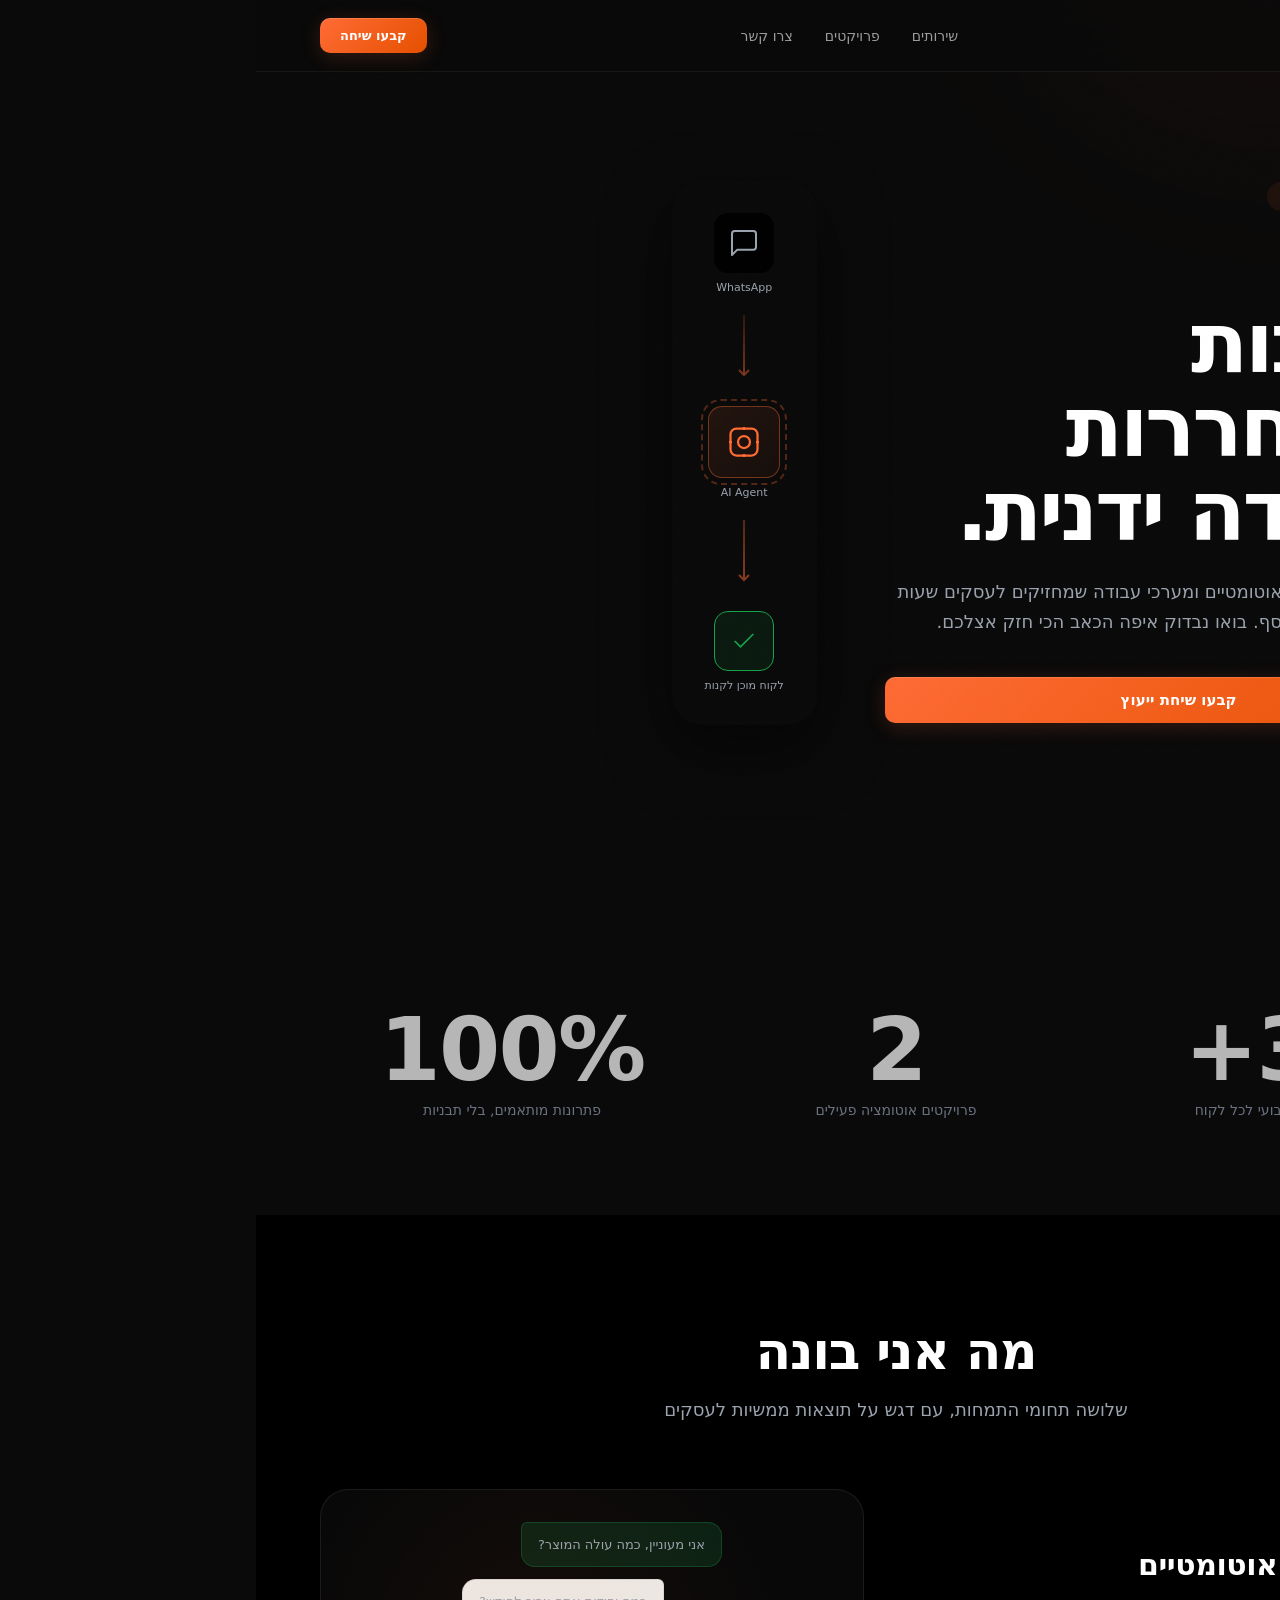
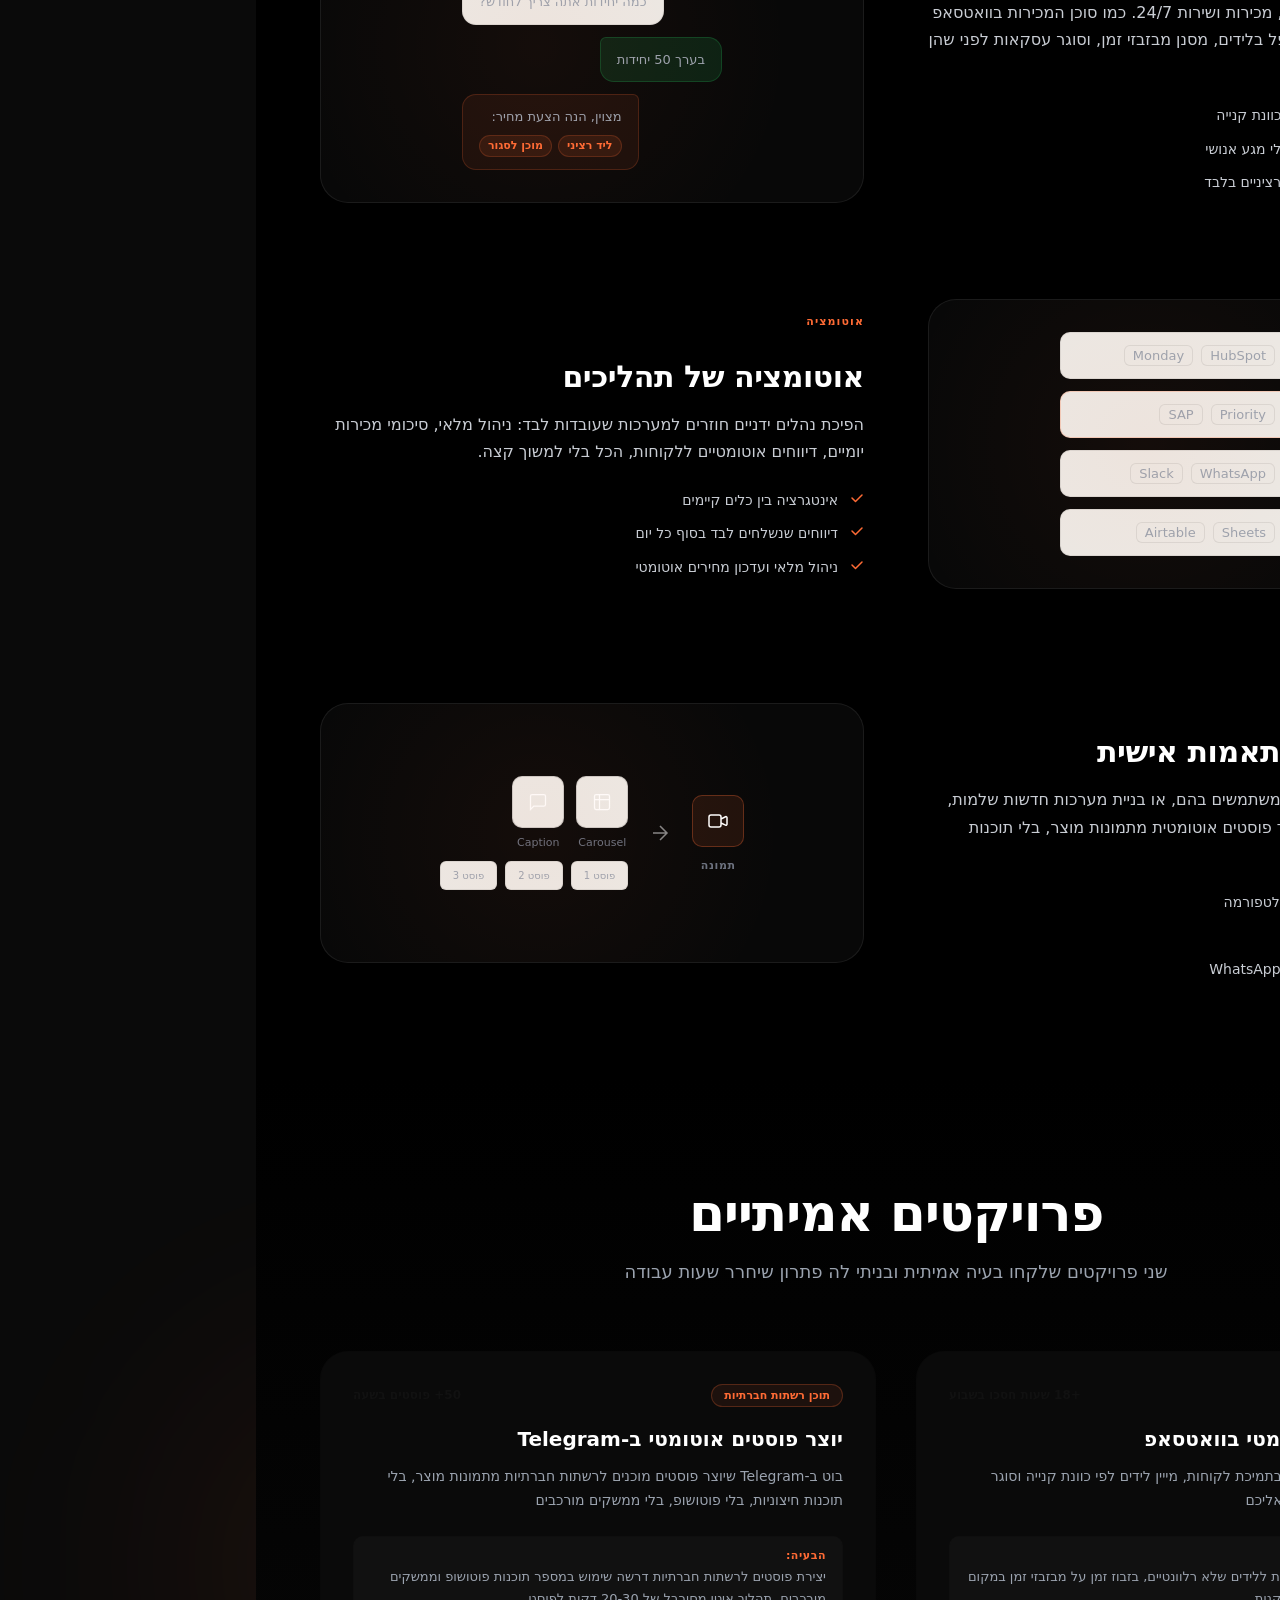
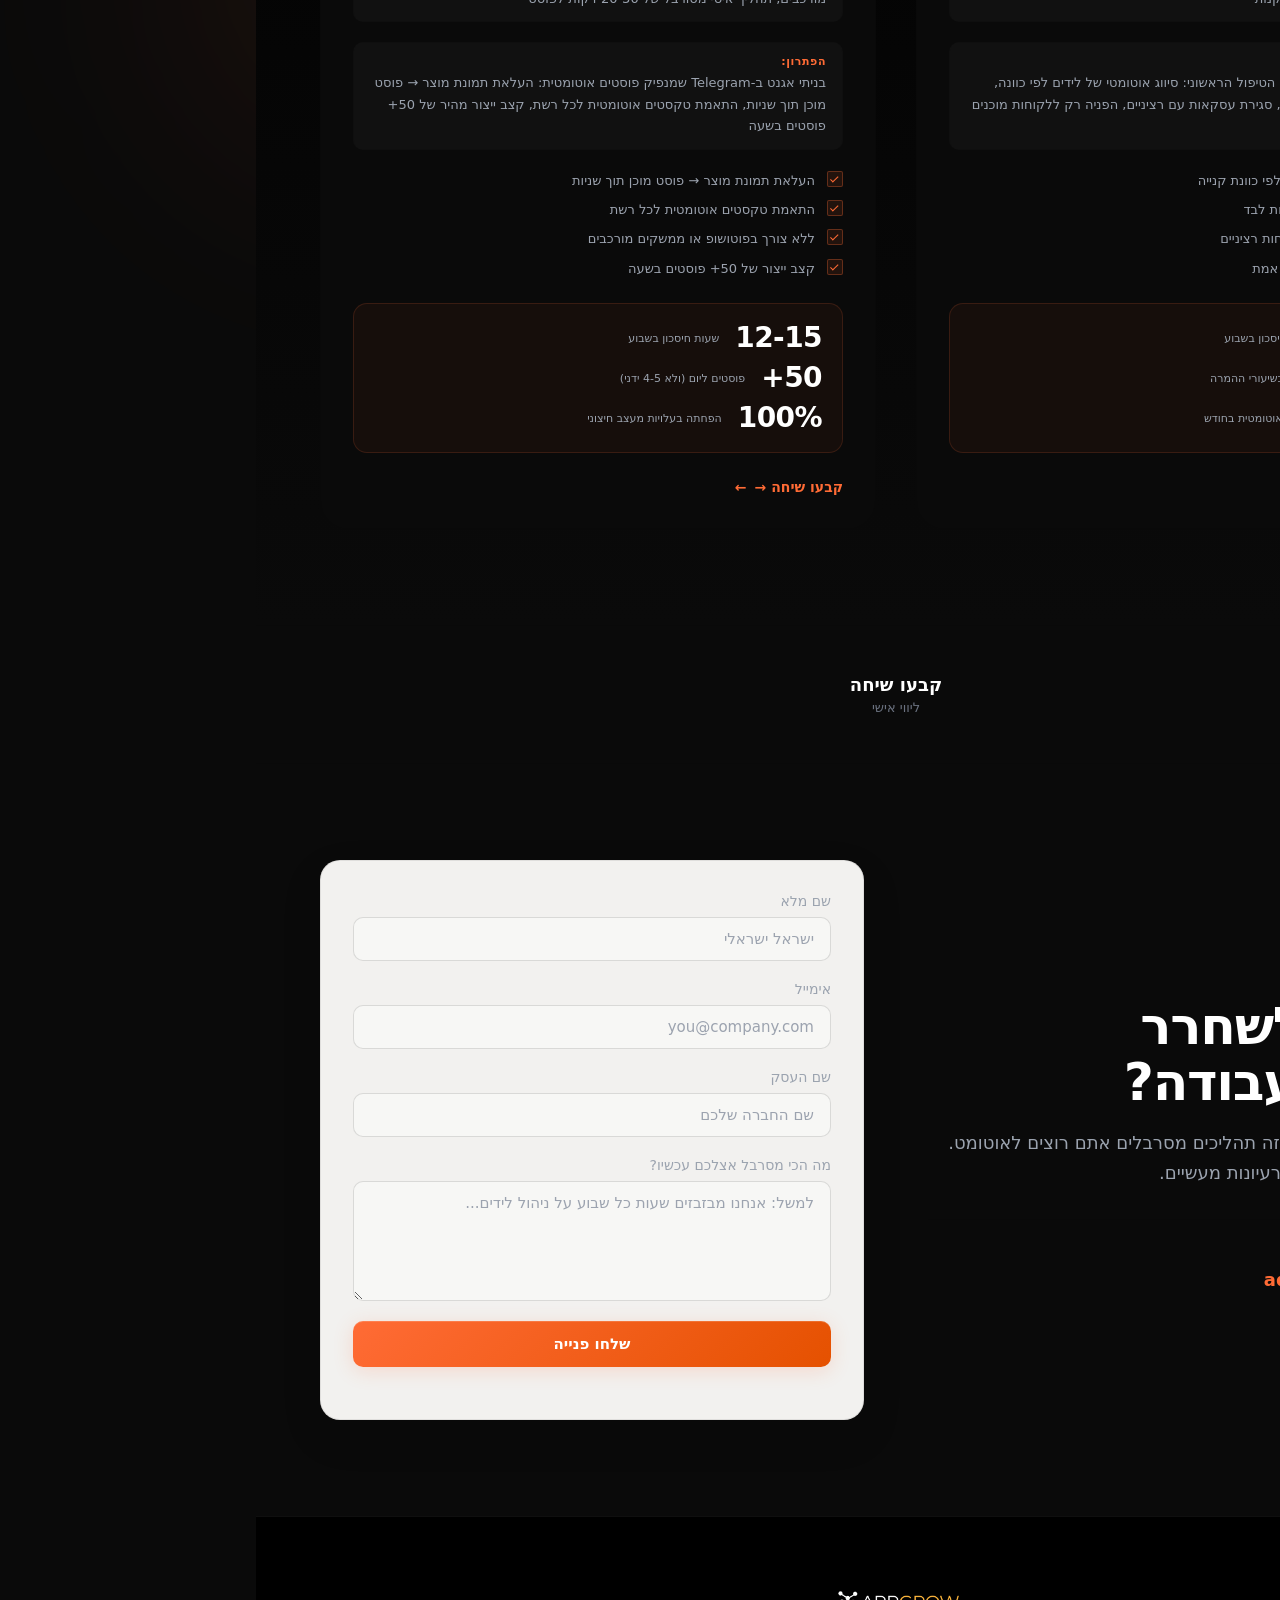
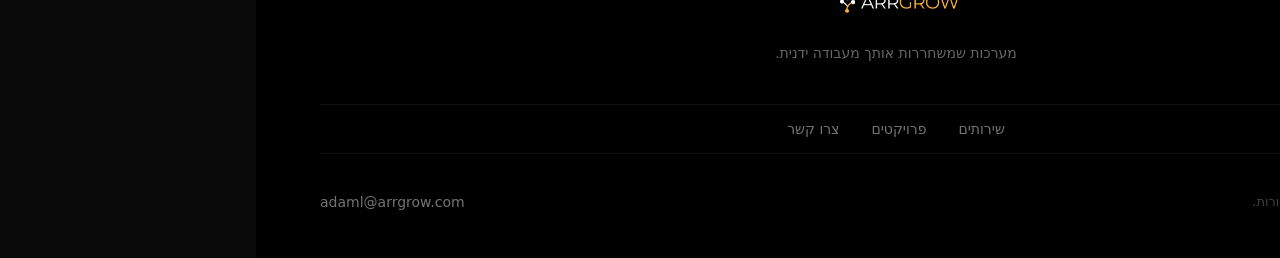
==== commit deb29dc5: "fix: replace all WhatsApp CTAs with calendar booking link; fix RTL bullets and stat color - Remove a" ====
--- a/index.html
+++ b/index.html
@@ -31,7 +31,7 @@
         <a href="#contact" class="nav-link">צרו קשר</a>
       </nav>
       <div class="nav-cta-container">
-        <a href="https://wa.me/972502419162" class="btn btn-primary btn-sm" target="_blank" rel="noopener noreferrer">וואטסאפ</a>
+        <a href="https://calendar.app.google/HFkURrzVPgsemAHu5" class="btn btn-primary btn-sm" target="_blank" rel="noopener noreferrer">קבעו שיחה</a>
       </div>
       <button class="mobile-menu-btn" id="mobile-menu-btn" aria-label="פתח תפריט" aria-controls="nav-links" aria-expanded="false">
         <span class="bar"></span><span class="bar"></span><span class="bar"></span>
@@ -55,9 +55,7 @@
               אני בונה סוכני AI, בוטים אוטומטיים ומערכי עבודה שמחזיקים לעסקים שעות כל שבוע, בלי כוח אדם נוסף. בואו נבדוק איפה הכאב הכי חזק אצלכם.
             </p>
             <div class="hero-actions">
-              <a href="https://wa.me/972502419162" class="btn btn-primary btn-block" role="button" target="_blank" rel="noopener noreferrer" aria-label="צרו קשר דרך וואטסאפ">דברו איתי בוואטסאפ</a>
-              <a href="#" class="btn btn-ghost" id="calendar-cta" aria-label="קבעו שיחת ייעוץ">קבעו שיחת ייעוץ</a>
-              <a href="mailto:adaml@arrgrow.com" class="hero-tertiary-cta">או שלחו מייל ישיר →</a>
+              <a href="https://calendar.app.google/HFkURrzVPgsemAHu5" class="btn btn-primary btn-block" id="calendar-cta" role="button" target="_blank" rel="noopener noreferrer" aria-label="קבעו שיחת ייעוץ">קבעו שיחת ייעוץ</a>
             </div>
           </div>
 
@@ -360,7 +358,7 @@
               </div>
             </div>
 
-            <a href="https://wa.me/972502419162" class="cs-cta" target="_blank" rel="noopener noreferrer" aria-label="פרטים נוספים">לפרטים נוספים →</a>
+            <a href="https://calendar.app.google/HFkURrzVPgsemAHu5" class="cs-cta" target="_blank" rel="noopener noreferrer" aria-label="קבעו שיחה">קבעו שיחה →</a>
           </article>
 
           <!-- Case Study 2: Telegram Social Media Builder -->
@@ -405,7 +403,7 @@
               </div>
             </div>
 
-            <a href="https://wa.me/972502419162" class="cs-cta" target="_blank" rel="noopener noreferrer" aria-label="פרטים נוספים">לפרטים נוספים →</a>
+            <a href="https://calendar.app.google/HFkURrzVPgsemAHu5" class="cs-cta" target="_blank" rel="noopener noreferrer" aria-label="קבעו שיחה">קבעו שיחה →</a>
           </article>
 
         </div>
@@ -417,23 +415,9 @@
       <div class="container">
         <div class="cta-grid">
           <div class="cta-item">
-            <a href="https://wa.me/972502419162" class="cta-link" target="_blank" rel="noopener noreferrer">
-              <span class="cta-label">דברו איתי</span>
-              <span class="cta-sub">דרך וואטסאפ</span>
-            </a>
-          </div>
-          <div class="cta-separator" aria-hidden="true"></div>
-          <div class="cta-item">
-            <a href="#" class="cta-link" id="calendar-cta-secondary">
+            <a href="https://calendar.app.google/HFkURrzVPgsemAHu5" class="cta-link" id="calendar-cta-secondary" target="_blank" rel="noopener noreferrer">
               <span class="cta-label">קבעו שיחה</span>
               <span class="cta-sub">ליווי אישי</span>
-            </a>
-          </div>
-          <div class="cta-separator" aria-hidden="true"></div>
-          <div class="cta-item">
-            <a href="mailto:adaml@arrgrow.com" class="cta-link">
-              <span class="cta-label">שלחו הודעה</span>
-              <span class="cta-sub">במייל ישיר</span>
             </a>
           </div>
         </div>
--- a/style.css
+++ b/style.css
@@ -547,7 +547,7 @@
 .stats-grid { display: grid; grid-template-columns: repeat(3, 1fr); }
 .stat-card { padding: var(--space-8) var(--space-6); text-align: center; position: relative; }
 .stat-card:not(:last-child)::after { content: ''; position: absolute; top: 20%; right: 0; height: 60%; width: 1px; background: var(--border); }
-.stat-number { margin-bottom: var(--space-2); }
+.stat-number { margin-bottom: var(--space-2); color: rgba(255,255,255,0.7); }
 .stat-label  { color: var(--fg-muted); font-size: 14px; font-weight: 500; margin: 0; }
 
 /* ─── Section header ──────────────────────────────────────── */
@@ -945,7 +945,7 @@
 [dir="rtl"] .back-link           { flex-direction: row-reverse; }
 [dir="rtl"] .product-badge       { flex-direction: row-reverse; }
 [dir="rtl"] .trial-strip         { flex-direction: row-reverse; }
-[dir="rtl"] .feature-list li     { flex-direction: row-reverse; text-align: right; }
+[dir="rtl"] .feature-list li     { flex-direction: row; text-align: right; }
 [dir="rtl"] .pricing-credit-item { flex-direction: row-reverse; }
 [dir="rtl"] .pricing-features li { flex-direction: row-reverse; text-align: right; }
 [dir="rtl"] .trial-band          { flex-direction: row-reverse; }
